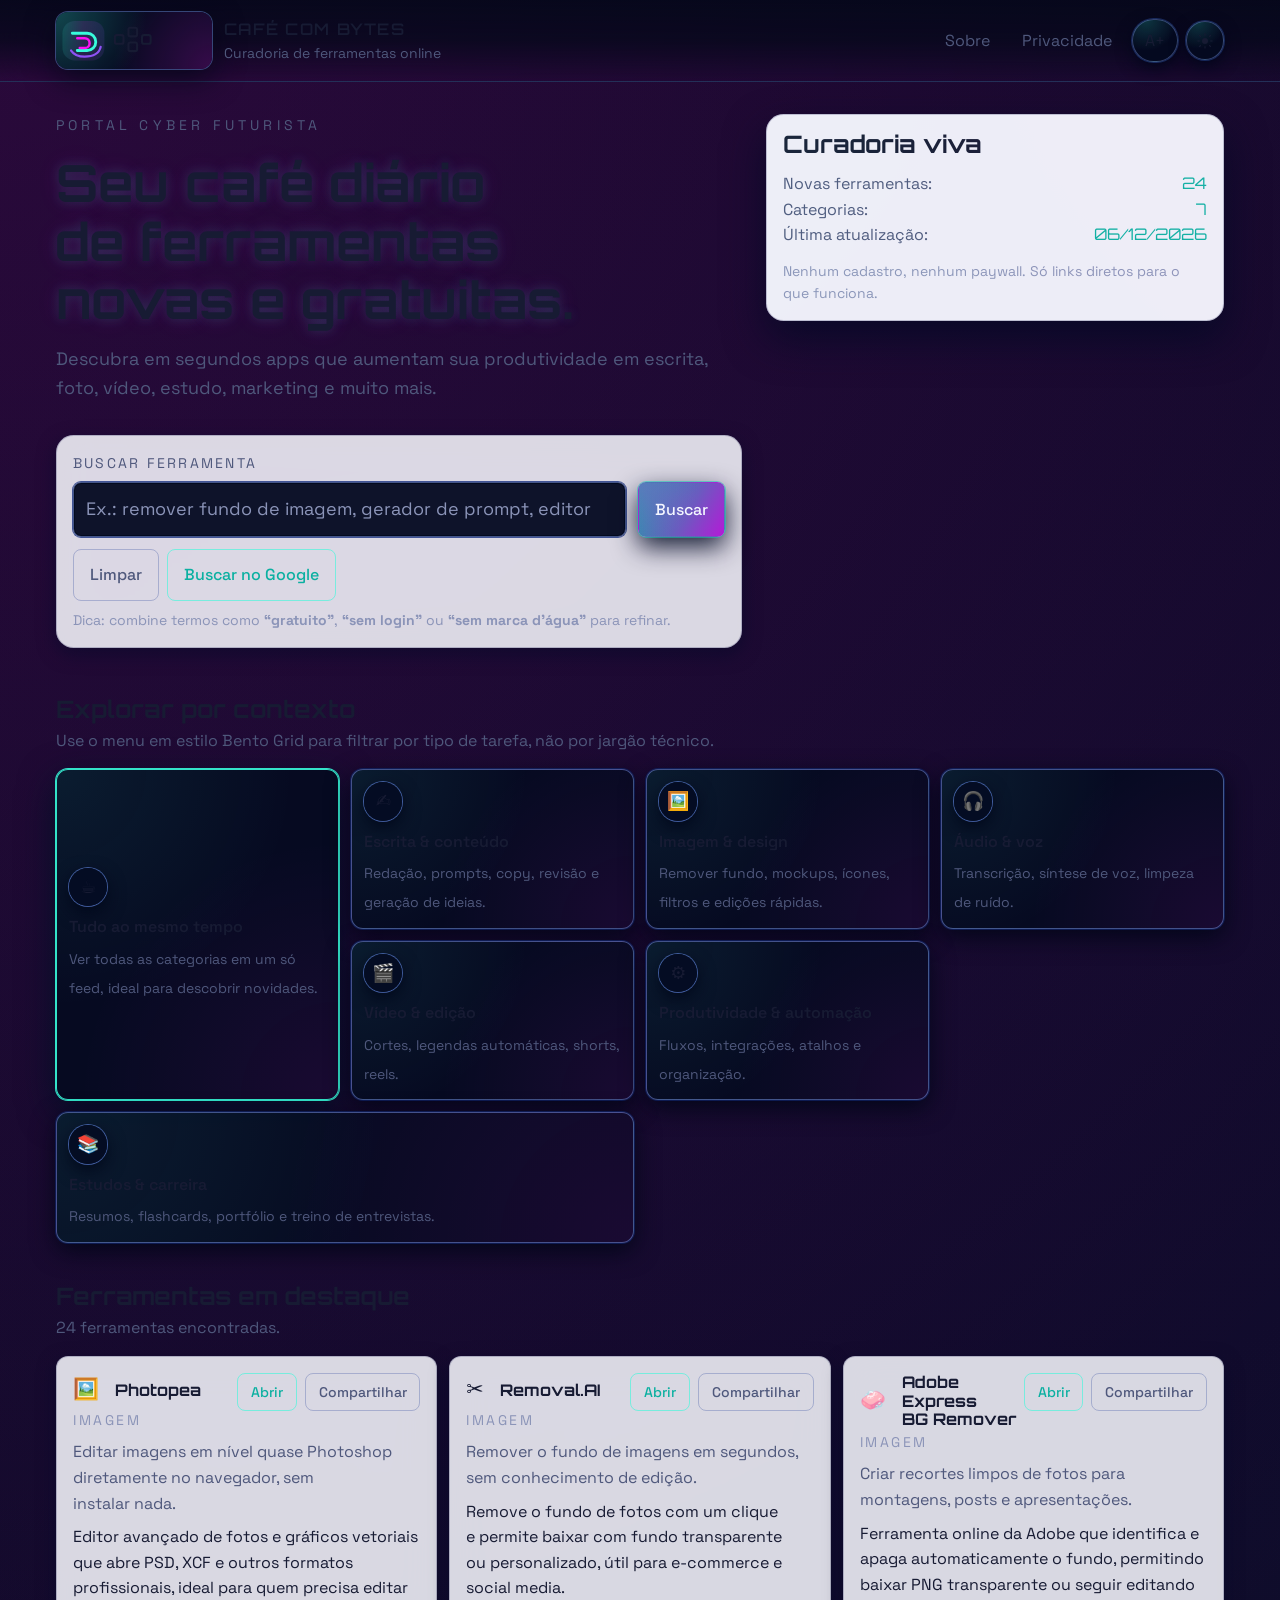
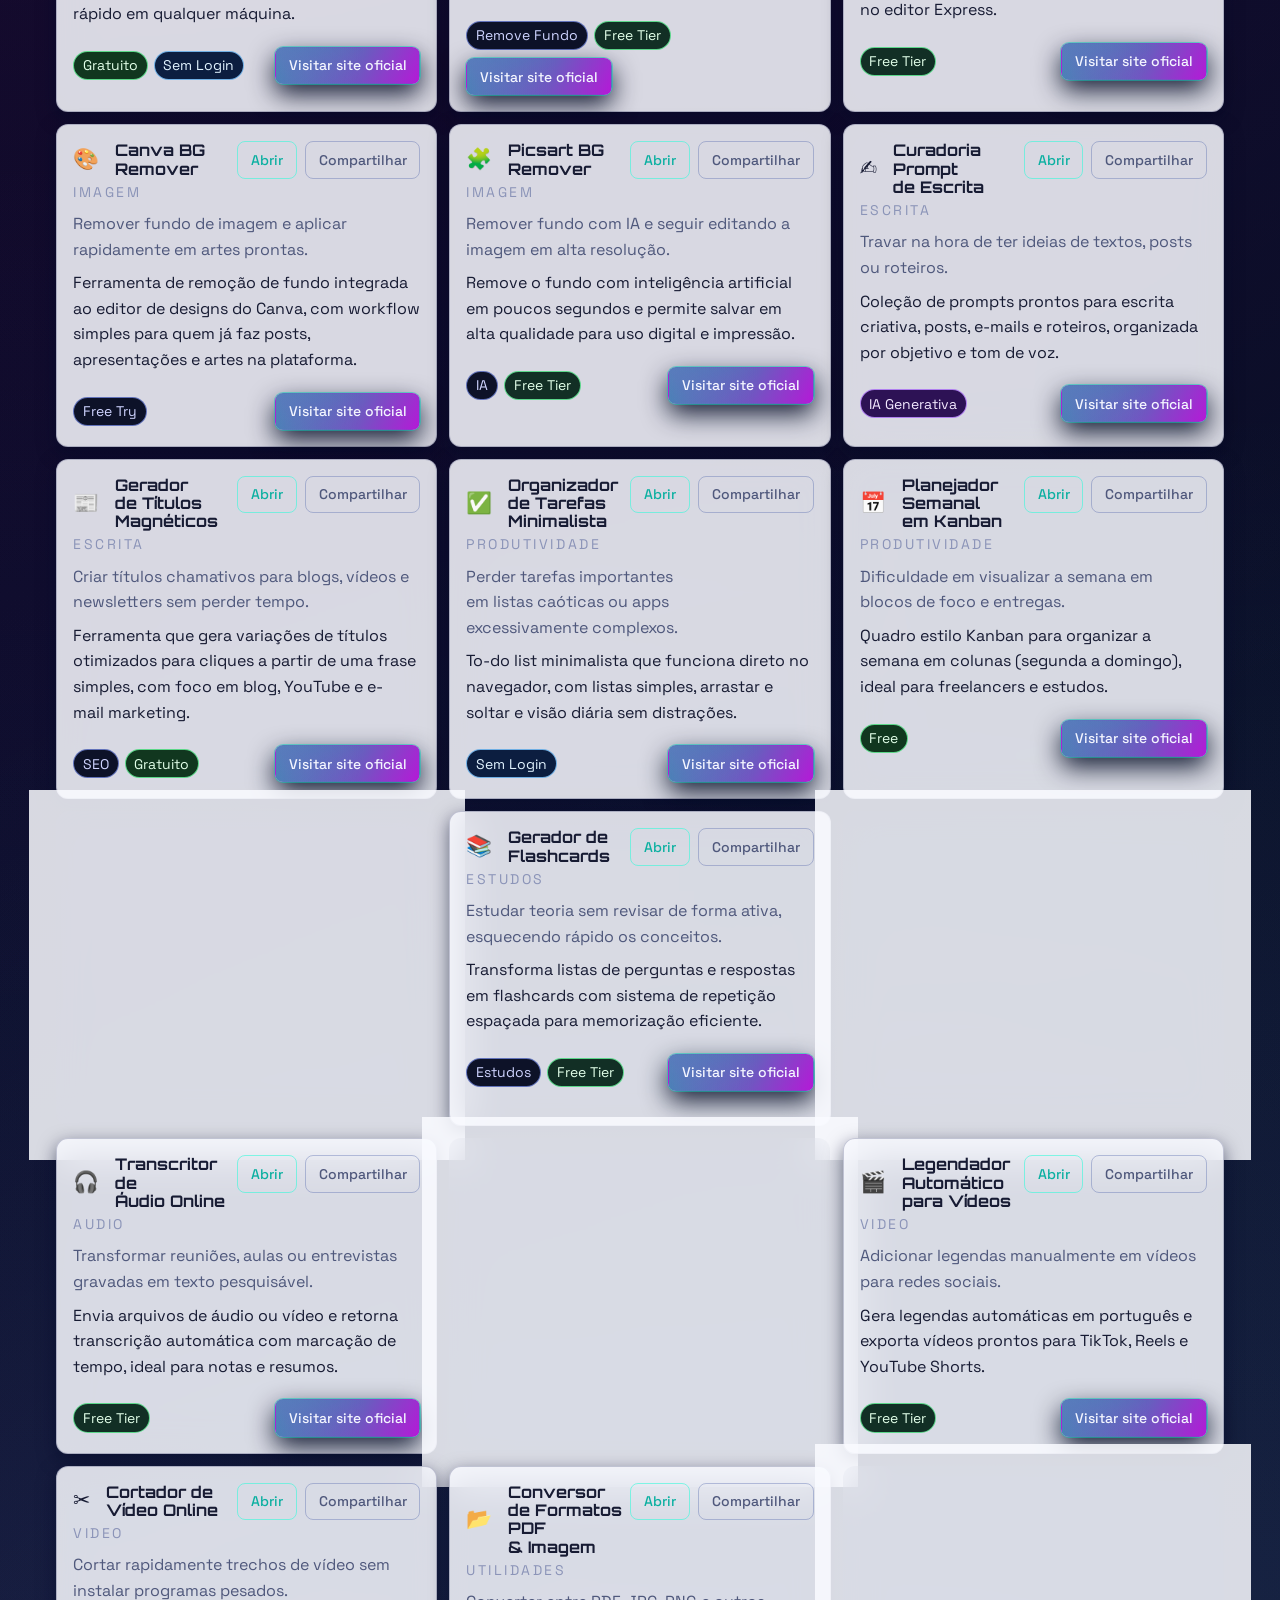
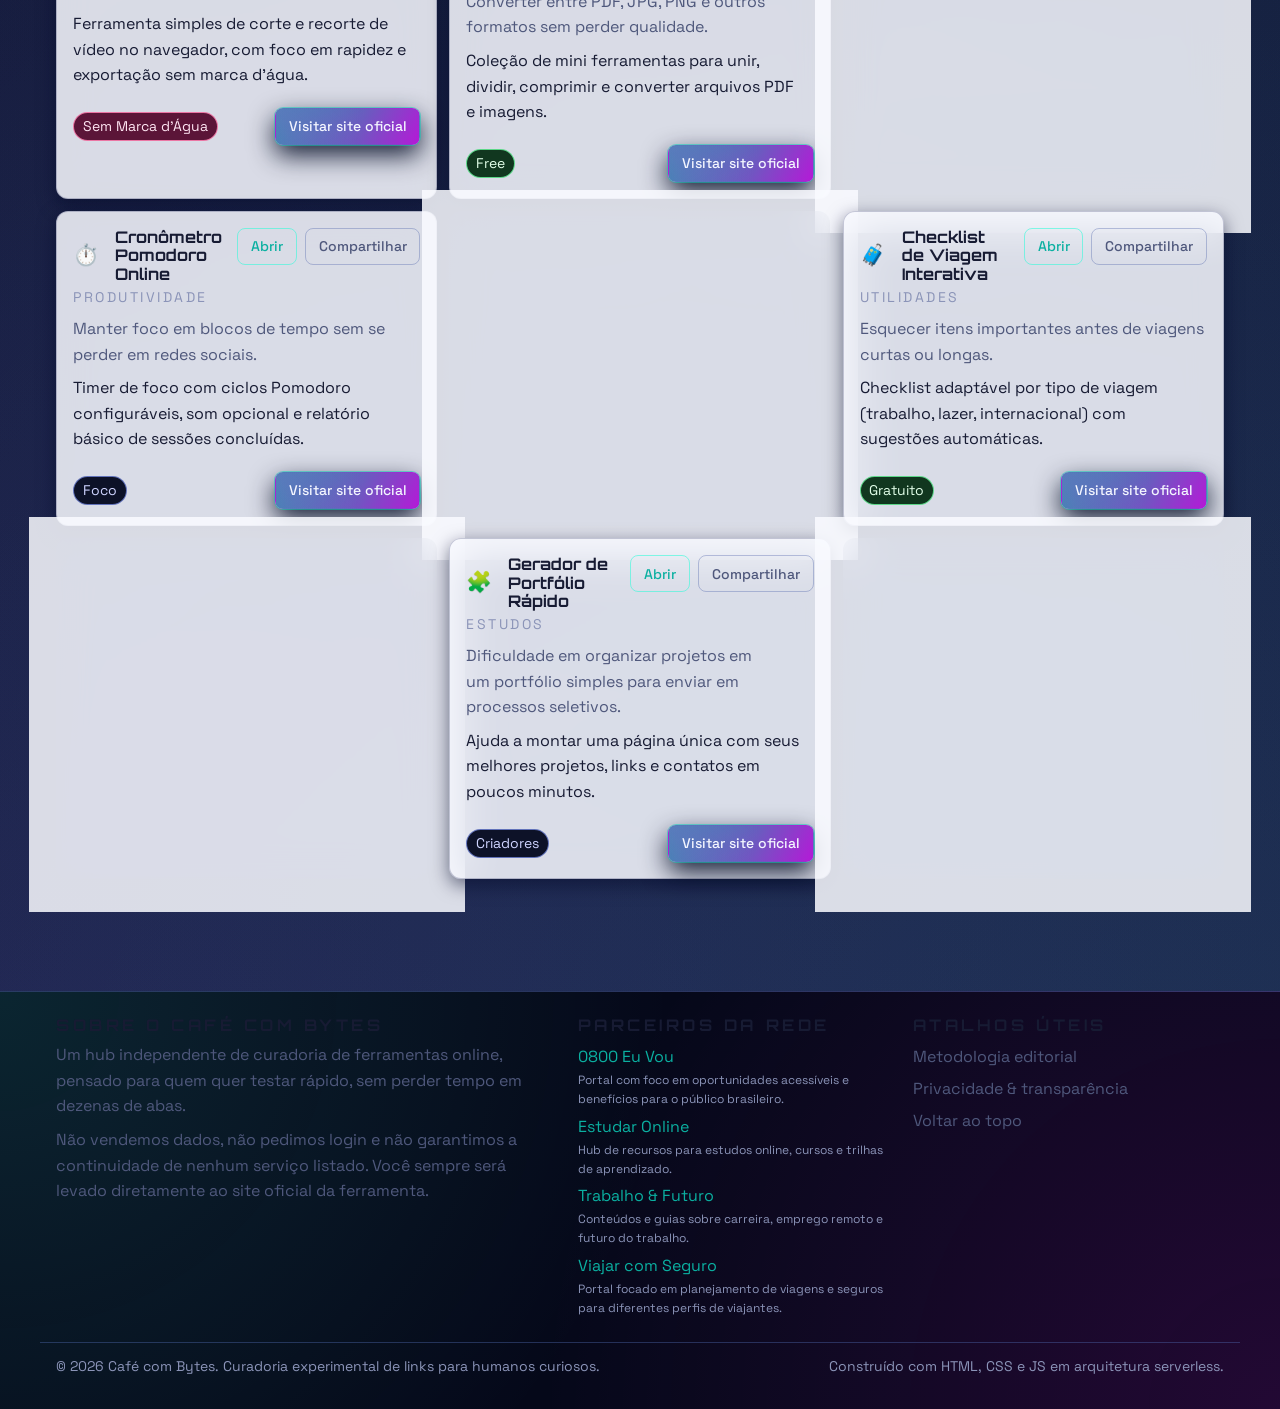
==== index.html @ df1be02e "Create index.html" ====
<!DOCTYPE html>
<html lang="pt-BR" data-theme="dark">
<head>
  <meta charset="UTF-8">
  <meta name="viewport" content="width=device-width, initial-scale=1">
  <title>Café com Bytes • Hub de Ferramentas Online</title>
  <meta name="description" content="Café com Bytes é um portal cyber futurista de curadoria de ferramentas online gratuitas para produtividade, criação e automação. Encontre apps novos em segundos.">
  <link rel="canonical" href="https://cafecombytes.com/">

  <!-- SEO Open Graph -->
  <meta property="og:type" content="website">
  <meta property="og:title" content="Café com Bytes • Hub de Ferramentas Online">
  <meta property="og:description" content="Descubra ferramentas online gratuitas e poderosas em um só lugar. Curadoria viva para produtividade, criação e estudo.">
  <meta property="og:url" content="https://cafecombytes.com/">
  <meta property="og:site_name" content="Café com Bytes">
  <meta property="og:locale" content="pt_BR">

  <!-- Twitter Cards -->
  <meta name="twitter:card" content="summary_large_image">
  <meta name="twitter:title" content="Café com Bytes • Hub de Ferramentas Online">
  <meta name="twitter:description" content="Portal cyber futurista para descobrir ferramentas online gratuitas e aumentar sua produtividade.">

  <!-- Favicon genérico (pode ser trocado depois) -->
  <link rel="icon" type="image/svg+xml" href="data:image/svg+xml,%3Csvg viewBox='0 0 64 64' xmlns='http://www.w3.org/2000/svg'%3E%3Crect width='64' height='64' rx='14' ry='14' fill='%230b1020'/%3E%3Cpath d='M18 20h16a10 10 0 0 1 0 20H18z' fill='%2338fbdb'/%3E%3Cpath d='M30 24h6a6 6 0 0 1 0 12h-6' fill='none' stroke='%23fc0ff5' stroke-width='3' stroke-linecap='round' stroke-linejoin='round'/%3E%3Cpath d='M20 44c2.5 2.5 6.5 4 12 4 10.5 0 16-5 16-12' fill='none' stroke='%238e52f5' stroke-width='2.5' stroke-linecap='round'/%3E%3C/svg%3E">

  <!-- Google Fonts (estilo sci-fi / cyberpunk) -->
  <link rel="preconnect" href="https://fonts.googleapis.com">
  <link rel="preconnect" href="https://fonts.gstatic.com" crossorigin>
  <link href="https://fonts.googleapis.com/css2?family=Orbitron:wght@400;500;700&family=Space+Grotesk:wght@400;500;600;700&display=swap" rel="stylesheet">

  <!-- Google Tag Manager -->
  <script>
    (function(w,d,s,l,i){w[l]=w[l]||[];w[l].push({'gtm.start':
    new Date().getTime(),event:'gtm.js'});var f=d.getElementsByTagName(s)[0],
    j=d.createElement(s),dl=l!='dataLayer'?'&l='+l:'';j.async=true;j.src=
    'https://www.googletagmanager.com/gtm.js?id='+i+dl;f.parentNode.insertBefore(j,f);
    })(window,document,'script','dataLayer','GTM-CAFEWITHBYTES');
  </script>

  <!-- Google Ads (placeholder de script padrão) -->
  <script async src="https://pagead2.googlesyndication.com/pagead/js/adsbygoogle.js?client=ca-pub-CAFEWITHBYTES"
     crossorigin="anonymous"></script>

  <!-- CSS principal -->
  <link rel="stylesheet" href="style.css">

  <!-- JS principal -->
  <script src="script.js" defer></script>
</head>
<body>
  <!-- Google Tag Manager (noscript) -->
  <noscript>
    <iframe src="https://www.googletagmanager.com/ns.html?id=GTM-CAFEWITHBYTES"
            height="0" width="0" style="display:none;visibility:hidden"></iframe>
  </noscript>

  <a href="#conteudo-principal" class="skip-link">Pular para o conteúdo</a>

  <header class="site-header">
    <div class="header-inner">
      <a href="./" class="brand" aria-label="Café com Bytes - Página inicial">
        <span class="brand-mark" aria-hidden="true">
          <!-- Logo SVG inline -->
          <svg class="logo-svg" viewBox="0 0 120 40" role="img" aria-label="Logotipo Café com Bytes">
            <defs>
              <linearGradient id="cb-gradient" x1="0%" y1="0%" x2="100%" y2="0%">
                <stop offset="0%" stop-color="#38fbdb"/>
                <stop offset="50%" stop-color="#fc0ff5"/>
                <stop offset="100%" stop-color="#8e52f5"/>
              </linearGradient>
            </defs>
            <rect x="2" y="4" width="34" height="32" rx="10" ry="10" fill="url(#cb-gradient)" opacity="0.12"/>
            <path d="M10 14h12a7 7 0 0 1 0 14h-8" fill="none" stroke="#38fbdb" stroke-width="2.3" stroke-linecap="round" stroke-linejoin="round"/>
            <path d="M14 18h6a4 4 0 1 1 0 8h-4" fill="none" stroke="#fc0ff5" stroke-width="2" stroke-linecap="round" stroke-linejoin="round"/>
            <path d="M9 28c2 3 6 5 11 5 7 0 12-3 13-8" fill="none" stroke="#8e52f5" stroke-width="1.8" stroke-linecap="round"/>

            <!-- Bytes estilizados à direita -->
            <g transform="translate(44,9)" fill="none" stroke="currentColor" stroke-width="1.7" stroke-linecap="round">
              <rect x="0.5" y="6.5" width="7" height="7" rx="1.5"/>
              <rect x="11.5" y="0.5" width="7" height="7" rx="1.5"/>
              <rect x="11.5" y="12.5" width="7" height="7" rx="1.5"/>
              <rect x="22.5" y="6.5" width="7" height="7" rx="1.5"/>
            </g>
          </svg>
        </span>
        <span class="brand-text">
          <span class="brand-title">Café com Bytes</span>
          <span class="brand-subtitle">Curadoria de ferramentas online</span>
        </span>
      </a>

      <nav class="main-nav" aria-label="Navegação principal">
        <a href="sobre.html" class="nav-link">Sobre</a>
        <a href="privacidade.html" class="nav-link">Privacidade</a>
        <button type="button" class="nav-link icon-button" data-font-scale-toggle aria-label="Alternar tamanho da fonte">
          A+
        </button>
        <button type="button" class="theme-toggle icon-button" data-theme-toggle aria-label="Alternar tema claro/escuro">
          <!-- Ícone será preenchido via JS -->
        </button>
      </nav>
    </div>
  </header>

  <main id="conteudo-principal" class="site-main">
    <section class="hero">
      <div class="hero-inner">
        <div class="hero-copy">
          <p class="hero-kicker">Portal cyber futurista</p>
          <h1 class="hero-title">Seu café diário de ferramentas novas e gratuitas.</h1>
          <p class="hero-subtitle">
            Descubra em segundos apps que aumentam sua produtividade em escrita, foto, vídeo, estudo, marketing e muito mais.
          </p>

          <form class="search-form" id="search-form" role="search" aria-label="Buscar ferramentas">
            <label class="search-label" for="search-input">Buscar ferramenta</label>
            <div class="search-input-row">
              <input
                id="search-input"
                name="q"
                type="search"
                autocomplete="off"
                placeholder="Ex.: remover fundo de imagem, gerador de prompt, editor de PDF..."
                class="search-input"
              >
              <button type="submit" class="btn btn-primary">
                Buscar
              </button>
            </div>
            <div class="search-actions">
              <button type="button" class="btn btn-ghost" id="clear-search">
                Limpar
              </button>
              <button type="button" class="btn btn-outline" id="google-search-fallback">
                Buscar no Google
              </button>
            </div>
            <p class="search-hint">
              Dica: combine termos como <strong>“gratuito”</strong>, <strong>“sem login”</strong> ou <strong>“sem marca d’água”</strong> para refinar.
            </p>
          </form>
        </div>

        <aside class="hero-panel" aria-label="Curadoria em tempo real">
          <div class="glass-card hero-stats">
            <h2 class="hero-stats-title">Curadoria viva</h2>
            <ul class="hero-stats-list">
              <li><span class="stat-label">Novas ferramentas:</span> <span class="stat-value" id="stat-novas">–</span></li>
              <li><span class="stat-label">Categorias:</span> <span class="stat-value" id="stat-categorias">–</span></li>
              <li><span class="stat-label">Última atualização:</span> <span class="stat-value" id="stat-atualizacao">–</span></li>
            </ul>
            <p class="hero-stats-footnote">
              Nenhum cadastro, nenhum paywall. Só links diretos para o que funciona.
            </p>
          </div>
        </aside>
      </div>
    </section>

    <section class="filters-section" aria-labelledby="filtros-titulo">
      <div class="section-header">
        <h2 id="filtros-titulo">Explorar por contexto</h2>
        <p>Use o menu em estilo Bento Grid para filtrar por tipo de tarefa, não por jargão técnico.</p>
      </div>

      <div class="filters-bento" id="filters-bento" aria-label="Categorias de ferramentas">
        <!-- Bento Grid de filtros (predefinidos) -->
        <button type="button" class="filter-card filter-card-large is-active" data-category="todos">
          <span class="filter-icon" aria-hidden="true">☕</span>
          <span class="filter-title">Tudo ao mesmo tempo</span>
          <span class="filter-desc">Ver todas as categorias em um só feed, ideal para descobrir novidades.</span>
        </button>

        <button type="button" class="filter-card" data-category="escrita">
          <span class="filter-icon" aria-hidden="true">✍️</span>
          <span class="filter-title">Escrita &amp; conteúdo</span>
          <span class="filter-desc">Redação, prompts, copy, revisão e geração de ideias.</span>
        </button>

        <button type="button" class="filter-card" data-category="imagem">
          <span class="filter-icon" aria-hidden="true">🖼️</span>
          <span class="filter-title">Imagem &amp; design</span>
          <span class="filter-desc">Remover fundo, mockups, ícones, filtros e edições rápidas.</span>
        </button>

        <button type="button" class="filter-card" data-category="audio">
          <span class="filter-icon" aria-hidden="true">🎧</span>
          <span class="filter-title">Áudio &amp; voz</span>
          <span class="filter-desc">Transcrição, síntese de voz, limpeza de ruído.</span>
        </button>

        <button type="button" class="filter-card" data-category="video">
          <span class="filter-icon" aria-hidden="true">🎬</span>
          <span class="filter-title">Vídeo &amp; edição</span>
          <span class="filter-desc">Cortes, legendas automáticas, shorts, reels.</span>
        </button>

        <button type="button" class="filter-card" data-category="produtividade">
          <span class="filter-icon" aria-hidden="true">⚙️</span>
          <span class="filter-title">Produtividade &amp; automação</span>
          <span class="filter-desc">Fluxos, integrações, atalhos e organização.</span>
        </button>

        <button type="button" class="filter-card filter-card-wide" data-category="estudos">
          <span class="filter-icon" aria-hidden="true">📚</span>
          <span class="filter-title">Estudos &amp; carreira</span>
          <span class="filter-desc">Resumos, flashcards, portfólio e treino de entrevistas.</span>
        </button>
      </div>
    </section>

    <section class="results-section" aria-labelledby="resultados-titulo">
      <div class="section-header">
        <h2 id="resultados-titulo">Ferramentas em destaque</h2>
        <p id="resultados-contador" class="results-count">Carregando curadoria...</p>
      </div>

      <div id="results-grid" class="results-grid" aria-live="polite">
        <!-- Cards são injetados via JS -->
        <div class="results-empty" id="results-empty" hidden>
          <div class="glass-card empty-card">
            <h3>Nenhuma ferramenta encontrada.</h3>
            <p>Tente remover filtros, usar termos mais amplos ou clique em “Buscar no Google” para sair da bolha.</p>
          </div>
        </div>
      </div>
    </section>
  </main>

  <!-- Modal para detalhes da ferramenta -->
  <div class="modal-backdrop" id="tool-modal-backdrop" hidden>
    <section class="modal" id="tool-modal" role="dialog" aria-modal="true" aria-labelledby="tool-modal-title">
      <header class="modal-header">
        <h2 id="tool-modal-title"></h2>
        <button type="button" class="icon-button modal-close" id="modal-close-btn" aria-label="Fechar detalhes da ferramenta">
          ×
        </button>
      </header>
      <div class="modal-body">
        <p class="modal-category" id="modal-category"></p>
        <p class="modal-dor" id="modal-dor"></p>
        <p class="modal-descricao" id="modal-descricao"></p>
        <div class="modal-tags" id="modal-tags"></div>
      </div>
      <footer class="modal-footer">
        <a id="modal-visit-link" class="btn btn-primary" href="#" target="_blank" rel="noopener noreferrer">
          Acessar ferramenta
        </a>
        <button type="button" class="btn btn-outline" id="modal-share-btn">
          Compartilhar
        </button>
      </footer>
    </section>
  </div>

  <footer class="site-footer">
    <section class="footer-top">
      <div class="footer-col">
        <h2 class="footer-title">Sobre o Café com Bytes</h2>
        <p>
          Um hub independente de curadoria de ferramentas online, pensado para quem quer testar rápido,
          sem perder tempo em dezenas de abas.
        </p>
        <p class="footer-disclaimer">
          Não vendemos dados, não pedimos login e não garantimos a continuidade de nenhum serviço listado.
          Você sempre será levado diretamente ao site oficial da ferramenta.
        </p>
      </div>

      <div class="footer-col">
        <h2 class="footer-title">Parceiros da rede</h2>
        <ul class="partners-list" id="partners-list" aria-label="Lista de sites parceiros">
          <!-- Itens injetados via parceiros.json -->
        </ul>
      </div>

      <div class="footer-col">
        <h2 class="footer-title">Atalhos úteis</h2>
        <ul class="footer-links">
          <li><a href="sobre.html">Metodologia editorial</a></li>
          <li><a href="privacidade.html">Privacidade &amp; transparência</a></li>
          <li><a href="#conteudo-principal">Voltar ao topo</a></li>
        </ul>
      </div>
    </section>

    <section class="footer-bottom">
      <p>© <span id="footer-year"></span> Café com Bytes. Curadoria experimental de links para humanos curiosos.</p>
      <p class="footer-built">Construído com HTML, CSS e JS em arquitetura serverless.</p>
    </section>
  </footer>
</body>
</html>
---- style.css ----
/* 
  Art direction: Café com Bytes → Cyber futurista, inspirado em UIs de ficção científica, animes e mangás distópicos.
  Palette: fundo em azuis e roxos profundos, com acentos neon em ciano e magenta; contrastes altos, sem preto/branco puros.
  Typography: Orbitron (display, títulos com cara de HUD) + Space Grotesk (body, legível em UI densa).
  Density: layout relativamente denso, mas com blocos em Glassmorphism e respiro vertical moderado.
*/

/* Design tokens básicos (type scale já definido na skill) */
:root {
  --text-xs:   clamp(0.75rem, 0.7rem + 0.25vw, 0.875rem);
  --text-sm:   clamp(0.875rem, 0.8rem + 0.35vw, 1rem);
  --text-base: clamp(1rem, 0.95rem + 0.25vw, 1.125rem);
  --text-lg:   clamp(1.125rem, 1rem + 0.75vw, 1.5rem);
  --text-xl:   clamp(1.5rem, 1.2rem + 1.25vw, 2.25rem);
  --text-2xl:  clamp(2rem, 1.2rem + 2.5vw, 3.5rem);
  --text-3xl:  clamp(2.5rem, 1rem + 4vw, 5rem);
  --text-hero: clamp(3rem, 0.5rem + 7vw, 8rem);

  --space-1:  0.25rem;
  --space-2:  0.5rem;
  --space-3:  0.75rem;
  --space-4:  1rem;
  --space-5:  1.25rem;
  --space-6:  1.5rem;
  --space-8:  2rem;
  --space-10: 2.5rem;
  --space-12: 3rem;
  --space-16: 4rem;
  --space-20: 5rem;
  --space-24: 6rem;
  --space-32: 8rem;

  --radius-sm: 0.375rem;
  --radius-md: 0.5rem;
  --radius-lg: 0.75rem;
  --radius-xl: 1.1rem;
  --radius-full: 9999px;

  --shadow-sm: 0 1px 2px rgba(4, 7, 23, 0.5);
  --shadow-md: 0 6px 18px rgba(3, 10, 40, 0.55);
  --shadow-lg: 0 18px 40px rgba(0, 8, 35, 0.7);

  --transition-interactive: 180ms cubic-bezier(0.16, 1, 0.3, 1);

  --content-narrow: 640px;
  --content-default: 960px;
  --content-wide: 1200px;
  --content-full: 100%;

  --font-display: "Orbitron", system-ui, sans-serif;
  --font-body: "Space Grotesk", system-ui, -apple-system, BlinkMacSystemFont, "Segoe UI", sans-serif;
}

/* Tema Dark (padrão para cyberpunk) */
:root,
[data-theme="dark"] {
  --color-bg: #05081a;
  --color-surface: rgba(11, 18, 46, 0.85);
  --color-surface-2: rgba(16, 24, 60, 0.9);
  --color-surface-offset: rgba(12, 30, 80, 0.9);
  --color-surface-offset-2: rgba(31, 27, 72, 0.95);
  --color-surface-dynamic: rgba(19, 33, 89, 0.9);

  --color-border: rgba(103, 133, 196, 0.35);
  --color-divider: rgba(94, 118, 179, 0.4);

  --color-text: #e2e6ff;
  --color-text-muted: #91a0d8;
  --color-text-faint: #5e6998;
  --color-text-inverse: #101322;

  --color-primary: #38fbdb;
  --color-primary-hover: #27cbb0;
  --color-primary-active: #1f9d8a;
  --color-primary-highlight: rgba(56, 251, 219, 0.18);

  --color-secondary: #fc0ff5;
  --color-secondary-hover: #dd0ada;
  --color-secondary-active: #b009b1;
  --color-secondary-highlight: rgba(252, 15, 245, 0.16);

  --color-accent-purple: #8e52f5;
  --color-accent-purple-highlight: rgba(142, 82, 245, 0.2);

  --color-warning: #ffae42;
  --color-error: #ff4c7f;
  --color-success: #6fffa3;

  --glass-border: rgba(255, 255, 255, 0.16);
  --glass-bg: rgba(7, 15, 37, 0.7);
  --glass-bg-strong: rgba(7, 15, 37, 0.9);
}

/* Tema Light (modo café da manhã) */
[data-theme="light"] {
  --color-bg: #eff0fb;
  --color-surface: rgba(255, 255, 255, 0.8);
  --color-surface-2: rgba(248, 248, 255, 0.96);
  --color-surface-offset: rgba(235, 239, 255, 0.96);
  --color-surface-offset-2: rgba(228, 232, 252, 0.98);
  --color-surface-dynamic: rgba(219, 225, 255, 0.96);

  --color-border: rgba(53, 68, 136, 0.18);
  --color-divider: rgba(63, 82, 150, 0.2);

  --color-text: #171b33;
  --color-text-muted: #4f587c;
  --color-text-faint: #8b94b8;
  --color-text-inverse: #f4f6ff;

  --color-primary: #0bb0a1;
  --color-primary-hover: #089485;
  --color-primary-active: #06786c;
  --color-primary-highlight: rgba(8, 148, 133, 0.12);

  --color-secondary: #b41ad7;
  --color-secondary-hover: #9514b4;
  --color-secondary-active: #711089;
  --color-secondary-highlight: rgba(180, 26, 215, 0.12);

  --color-accent-purple: #6a3ee0;
  --color-accent-purple-highlight: rgba(106, 62, 224, 0.16);

  --color-warning: #cc7b13;
  --color-error: #d12b5e;
  --color-success: #1f9d5c;

  --glass-border: rgba(18, 25, 77, 0.22);
  --glass-bg: rgba(250, 251, 255, 0.86);
  --glass-bg-strong: rgba(246, 247, 255, 0.96);
}

/* base.css */
*,
*::before,
*::after {
  box-sizing: border-box;
  margin: 0;
  padding: 0;
}

html {
  -moz-text-size-adjust: none;
  -webkit-text-size-adjust: none;
  text-size-adjust: none;
  -webkit-font-smoothing: antialiased;
  -moz-osx-font-smoothing: grayscale;
  text-rendering: optimizeLegibility;
  scroll-behavior: smooth;
  hanging-punctuation: first last;
  scroll-padding-top: var(--space-16);
}

body {
  min-height: 100dvh;
  line-height: 1.6;
  font-family: var(--font-body, system-ui, sans-serif);
  font-size: var(--text-base);
  color: var(--color-text);
  background-color: var(--color-bg);
  background-image:
    radial-gradient(circle at 0% 0%, rgba(252, 15, 245, 0.15) 0, transparent 55%),
    radial-gradient(circle at 100% 100%, rgba(56, 251, 219, 0.12) 0, transparent 55%),
    radial-gradient(circle at 0% 100%, rgba(142, 82, 245, 0.18) 0, transparent 60%),
    linear-gradient(145deg, #05081a, #060b23 40%, #0a1028 60%, #101334);
}

img,
picture,
video,
canvas,
svg {
  display: block;
  max-width: 100%;
  height: auto;
}

ul[role="list"],
ol[role="list"] {
  list-style: none;
}

input,
button,
textarea,
select {
  font: inherit;
  color: inherit;
}

h1,
h2,
h3,
h4,
h5,
h6 {
  text-wrap: balance;
  line-height: 1.15;
  font-family: var(--font-display);
}

p,
li,
figcaption {
  text-wrap: pretty;
  max-width: 72ch;
}

::selection {
  background: rgba(56, 251, 219, 0.25);
  color: var(--color-text);
}

:focus-visible {
  outline: 2px solid var(--color-secondary);
  outline-offset: 3px;
  border-radius: var(--radius-sm);
}

@media (prefers-reduced-motion: reduce) {
  *,
  *::before,
  *::after {
    animation-duration: 0.01ms !important;
    animation-iteration-count: 1 !important;
    transition-duration: 0.01ms !important;
    scroll-behavior: auto !important;
  }
}

button {
  cursor: pointer;
  background: none;
  border: none;
}

table {
  border-collapse: collapse;
  width: 100%;
}

a,
button,
[role="button"],
[role="link"],
input,
textarea,
select {
  transition:
    color var(--transition-interactive),
    background var(--transition-interactive),
    border-color var(--transition-interactive),
    box-shadow var(--transition-interactive),
    transform 140ms ease-out;
}

/* Utilidades e layout global */
.skip-link {
  position: absolute;
  left: 50%;
  transform: translate(-50%, -120%);
  padding: var(--space-2) var(--space-4);
  border-radius: var(--radius-full);
  background: var(--color-secondary);
  color: var(--color-text-inverse);
  z-index: 1000;
}
.skip-link:focus-visible {
  transform: translate(-50%, 10%);
}

.site-header {
  position: sticky;
  top: 0;
  z-index: 50;
  backdrop-filter: blur(18px);
  background: linear-gradient(
      to bottom,
      rgba(5, 8, 26, 0.92),
      rgba(5, 8, 26, 0.75),
      transparent
    );
  border-bottom: 1px solid rgba(82, 109, 179, 0.4);
}

.header-inner {
  max-width: var(--content-wide);
  margin-inline: auto;
  padding: var(--space-3) var(--space-4);
  display: flex;
  align-items: center;
  justify-content: space-between;
  gap: var(--space-4);
}

.brand {
  display: flex;
  align-items: center;
  gap: var(--space-3);
  text-decoration: none;
  color: inherit;
}

.brand-mark {
  display: inline-flex;
  align-items: center;
  justify-content: center;
  padding: var(--space-1);
  border-radius: var(--radius-lg);
  background: radial-gradient(circle at 0 0, rgba(56, 251, 219, 0.25), transparent 55%),
              radial-gradient(circle at 100% 100%, rgba(252, 15, 245, 0.2), transparent 60%),
              rgba(6, 11, 32, 0.98);
  box-shadow:
    0 0 0 1px rgba(110, 149, 230, 0.45),
    0 10px 30px rgba(4, 8, 24, 0.8);
}

.logo-svg {
  width: 148px;
  height: auto;
}

.brand-text {
  display: flex;
  flex-direction: column;
  gap: 0;
}

.brand-title {
  font-family: var(--font-display);
  font-weight: 600;
  letter-spacing: 0.08em;
  text-transform: uppercase;
  font-size: var(--text-sm);
}

.brand-subtitle {
  font-size: var(--text-xs);
  color: var(--color-text-muted);
}

.main-nav {
  display: flex;
  align-items: center;
  gap: var(--space-2);
}

.nav-link {
  font-size: var(--text-sm);
  text-decoration: none;
  padding: var(--space-2) var(--space-3);
  color: var(--color-text-muted);
  border-radius: var(--radius-full);
}
.nav-link:hover {
  color: var(--color-primary);
  background: rgba(56, 251, 219, 0.06);
}

.icon-button {
  display: inline-flex;
  align-items: center;
  justify-content: center;
  min-width: 2.4rem;
  min-height: 2.4rem;
  border-radius: var(--radius-full);
  border: 1px solid rgba(126, 157, 235, 0.4);
  background: radial-gradient(circle at 30% 0, rgba(56, 251, 219, 0.18), transparent 60%),
              rgba(5, 10, 32, 0.95);
  color: var(--color-text);
  box-shadow:
    0 0 0 1px rgba(35, 64, 134, 0.6),
    0 6px 16px rgba(1, 6, 25, 0.9);
}
.icon-button:hover {
  transform: translateY(-1px);
  box-shadow:
    0 0 0 1px rgba(56, 251, 219, 0.38),
    0 12px 26px rgba(0, 10, 28, 0.95);
}
.icon-button:active {
  transform: translateY(0);
  box-shadow:
    0 0 0 1px rgba(56, 251, 219, 0.35),
    0 4px 18px rgba(0, 10, 28, 0.9);
}

.site-main {
  max-width: var(--content-wide);
  margin-inline: auto;
  padding-inline: var(--space-4);
  padding-block: var(--space-8) var(--space-16);
}

/* Hero */
.hero {
  display: grid;
  grid-template-columns: minmax(0, 1.5fr) minmax(0, 1fr);
  gap: var(--space-6);
  margin-bottom: var(--space-12);
}

.hero-inner {
  display: contents;
}

.hero-copy {
  display: flex;
  flex-direction: column;
  gap: var(--space-4);
}

.hero-kicker {
  font-size: var(--text-xs);
  letter-spacing: 0.3em;
  text-transform: uppercase;
  color: var(--color-text-muted);
}

.hero-title {
  font-size: var(--text-2xl);
  text-shadow:
    0 0 12px rgba(56, 251, 219, 0.16),
    0 0 24px rgba(252, 15, 245, 0.12);
}

.hero-subtitle {
  color: var(--color-text-muted);
  font-size: var(--text-base);
}

/* Search form */
.search-form {
  margin-top: var(--space-4);
  padding: var(--space-4);
  border-radius: var(--radius-xl);
  background: var(--glass-bg);
  border: 1px solid var(--glass-border);
  box-shadow: var(--shadow-md);
  backdrop-filter: blur(18px) saturate(130%);
}

.search-label {
  font-size: var(--text-xs);
  letter-spacing: 0.16em;
  text-transform: uppercase;
  color: var(--color-text-muted);
  margin-bottom: var(--space-2);
  display: block;
}

.search-input-row {
  display: flex;
  flex-wrap: wrap;
  gap: var(--space-3);
  align-items: stretch;
  margin-bottom: var(--space-3);
}

.search-input {
  flex: 1 1 260px;
  min-width: 0;
  padding: var(--space-3) var(--space-3);
  border-radius: var(--radius-md);
  border: 1px solid rgba(125, 151, 232, 0.5);
  background: rgba(6, 11, 35, 0.96);
  color: var(--color-text);
  box-shadow:
    inset 0 0 0 1px rgba(3, 9, 30, 0.9),
    0 0 0 1px rgba(28, 53, 132, 0.8);
}
.search-input::placeholder {
  color: var(--color-text-faint);
}
.search-input:focus-visible {
  outline: none;
  border-color: rgba(56, 251, 219, 0.8);
  box-shadow:
    0 0 0 1px rgba(56, 251, 219, 0.8),
    0 0 0 5px rgba(56, 251, 219, 0.26);
}

.search-actions {
  display: flex;
  flex-wrap: wrap;
  gap: var(--space-2);
  margin-bottom: var(--space-2);
}

.search-hint {
  font-size: var(--text-xs);
  color: var(--color-text-faint);
}

/* Buttons */
.btn {
  border-radius: var(--radius-md);
  padding: var(--space-3) var(--space-4);
  font-size: var(--text-sm);
  font-weight: 500;
  border: 1px solid transparent;
  display: inline-flex;
  align-items: center;
  justify-content: center;
  gap: var(--space-2);
  text-decoration: none;
  white-space: nowrap;
}

.btn-primary {
  background: radial-gradient(circle at 0 0, rgba(252, 15, 245, 0.32), transparent 60%),
              linear-gradient(120deg, var(--color-primary), var(--color-secondary));
  color: var(--color-text-inverse);
  box-shadow:
    0 0 0 1px rgba(12, 208, 189, 0.5),
    0 10px 26px rgba(0, 9, 34, 0.9);
}
.btn-primary:hover {
  filter: brightness(1.08);
  transform: translateY(-1px);
  box-shadow:
    0 0 0 1px rgba(56, 251, 219, 0.6),
    0 16px 36px rgba(0, 10, 36, 0.98);
}
.btn-primary:active {
  transform: translateY(0);
  box-shadow:
    0 0 0 1px rgba(56, 251, 219, 0.5),
    0 8px 22px rgba(0, 10, 36, 0.95);
}

.btn-outline {
  background: transparent;
  color: var(--color-primary);
  border-color: rgba(56, 251, 219, 0.6);
}
.btn-outline:hover {
  background: rgba(7, 15, 37, 0.9);
  box-shadow:
    0 0 0 1px rgba(56, 251, 219, 0.5),
    0 8px 20px rgba(3, 9, 30, 0.9);
}

.btn-ghost {
  background: transparent;
  color: var(--color-text-muted);
  border-color: rgba(90, 110, 176, 0.4);
}
.btn-ghost:hover {
  background: rgba(9, 13, 34, 0.95);
}

/* Hero side panel */
.hero-panel {
  align-self: stretch;
}

.glass-card {
  border-radius: var(--radius-xl);
  background: var(--glass-bg-strong);
  box-shadow: var(--shadow-lg);
  border: 1px solid var(--glass-border);
  backdrop-filter: blur(22px) saturate(145%);
  padding: var(--space-4);
  position: relative;
  overflow: hidden;
}
.glass-card::before {
  content: "";
  position: absolute;
  inset: -40%;
  background:
    radial-gradient(circle at 0 0, rgba(56, 251, 219, 0.16), transparent 60%),
    radial-gradient(circle at 100% 0, rgba(252, 15, 245, 0.16), transparent 60%);
  mix-blend-mode: screen;
  opacity: 0.5;
  pointer-events: none;
}

.hero-stats {
  isolation: isolate;
}
.hero-stats-title {
  font-size: var(--text-lg);
  margin-bottom: var(--space-3);
}
.hero-stats-list {
  list-style: none;
  margin: 0 0 var(--space-3) 0;
  padding: 0;
}
.hero-stats-list li {
  display: flex;
  justify-content: space-between;
  font-size: var(--text-sm);
  color: var(--color-text-muted);
}
.stat-label {
  color: var(--color-text-muted);
}
.stat-value {
  color: var(--color-primary);
  font-family: var(--font-display);
}
.hero-stats-footnote {
  font-size: var(--text-xs);
  color: var(--color-text-faint);
}

/* Sections */
.section-header {
  margin-bottom: var(--space-4);
}
.section-header h2 {
  font-size: var(--text-lg);
  margin-bottom: var(--space-1);
}
.section-header p {
  color: var(--color-text-muted);
  font-size: var(--text-sm);
}

/* Bento Grid de filtros */
.filters-section {
  margin-bottom: var(--space-10);
}

.filters-bento {
  display: grid;
  gap: var(--space-3);
  grid-template-columns: repeat(4, minmax(0, 1fr));
  grid-auto-rows: minmax(120px, auto);
}

.filter-card {
  position: relative;
  border-radius: var(--radius-lg);
  padding: var(--space-3);
  border: 1px solid rgba(115, 141, 220, 0.55);
  background: radial-gradient(circle at 0 0, rgba(56, 251, 219, 0.08), transparent 55%),
              radial-gradient(circle at 100% 100%, rgba(252, 15, 245, 0.08), transparent 60%),
              rgba(6, 11, 33, 0.95);
  text-align: left;
  color: var(--color-text);
  box-shadow:
    0 0 0 1px rgba(16, 33, 96, 0.8),
    0 8px 24px rgba(1, 5, 22, 0.9);
  overflow: hidden;
}
.filter-card:hover {
  transform: translateY(-2px);
  box-shadow:
    0 0 0 1px rgba(56, 251, 219, 0.4),
    0 14px 32px rgba(1, 6, 26, 0.95);
}
.filter-card::after {
  content: "";
  position: absolute;
  inset: 0;
  background: linear-gradient(
    135deg,
    rgba(56, 251, 219, 0.14),
    transparent 40%,
    rgba(252, 15, 245, 0.14)
  );
  opacity: 0;
  transition: opacity 150ms ease-out;
}
.filter-card:hover::after {
  opacity: 1;
}

.filter-card-large {
  grid-row: span 2;
}
.filter-card-wide {
  grid-column: span 2;
}

.filter-icon {
  display: inline-flex;
  align-items: center;
  justify-content: center;
  width: 2.4rem;
  height: 2.4rem;
  border-radius: var(--radius-full);
  background: rgba(5, 13, 35, 0.98);
  box-shadow:
    0 0 0 1px rgba(103, 140, 235, 0.6),
    0 7px 18px rgba(0, 7, 26, 0.95);
  margin-bottom: var(--space-2);
}

.filter-title {
  font-size: var(--text-sm);
  font-weight: 600;
  display: block;
  margin-bottom: 0.25rem;
}

.filter-desc {
  font-size: var(--text-xs);
  color: var(--color-text-muted);
}

.filter-card.is-active {
  border-color: rgba(56, 251, 219, 0.9);
  box-shadow:
    0 0 0 1px rgba(56, 251, 219, 0.9),
    0 12px 36px rgba(0, 14, 38, 0.98);
}

/* Resultados */
.results-section {
  margin-bottom: var(--space-12);
}

.results-count {
  font-size: var(--text-sm);
  color: var(--color-text-muted);
}

.results-grid {
  display: grid;
  gap: var(--space-3);
  grid-template-columns: repeat(auto-fill, minmax(min(310px, 100%), 1fr));
  align-items: stretch;
}

.result-card {
  position: relative;
  border-radius: var(--radius-lg);
  padding: var(--space-4);
  background: var(--glass-bg);
  border: 1px solid var(--glass-border);
  box-shadow: var(--shadow-md);
  backdrop-filter: blur(18px) saturate(130%);
  display: flex;
  flex-direction: column;
  gap: var(--space-2);
}

.result-header {
  display: flex;
  align-items: flex-start;
  justify-content: space-between;
  gap: var(--space-2);
}

.result-title-group {
  display: flex;
  flex-direction: column;
  gap: 0.15rem;
}

.result-emoji {
  font-size: 1.3rem;
  margin-right: var(--space-2);
}

.result-name {
  font-family: var(--font-display);
  font-size: var(--text-sm);
}

.result-category {
  font-size: var(--text-xs);
  color: var(--color-text-faint);
  text-transform: uppercase;
  letter-spacing: 0.18em;
}

.result-dor {
  font-size: var(--text-sm);
  color: var(--color-text-muted);
}

.result-desc {
  font-size: var(--text-sm);
  color: var(--color-text);
}

.result-footer {
  display: flex;
  flex-wrap: wrap;
  gap: var(--space-2);
  margin-top: var(--space-3);
  align-items: center;
  justify-content: space-between;
}

.result-tags {
  display: flex;
  flex-wrap: wrap;
  gap: 0.375rem;
}

.tag-pill {
  border-radius: var(--radius-full);
  padding: 0.15rem 0.55rem;
  font-size: var(--text-xs);
  border: 1px solid rgba(116, 137, 227, 0.7);
  background: rgba(4, 10, 35, 0.95);
  color: var(--color-text-muted);
}

/* Botões menores no card */
.result-actions {
  display: flex;
  gap: var(--space-2);
}

.btn-compact {
  padding-block: 0.4rem;
  padding-inline: 0.8rem;
  font-size: var(--text-xs);
}

/* Estados vazios */
.results-empty {
  grid-column: 1 / -1;
}

.empty-card {
  text-align: left;
}

/* Modal */
.modal-backdrop {
  position: fixed;
  inset: 0;
  background: radial-gradient(circle at 10% 0, rgba(56, 251, 219, 0.24), transparent 55%),
              rgba(2, 3, 10, 0.82);
  display: flex;
  align-items: center;
  justify-content: center;
  padding: var(--space-4);
  z-index: 60;
}

.modal {
  max-width: 520px;
  width: 100%;
  border-radius: var(--radius-xl);
  background: var(--glass-bg-strong);
  border: 1px solid var(--glass-border);
  box-shadow: var(--shadow-lg);
  backdrop-filter: blur(24px) saturate(145%);
  padding: var(--space-4);
  display: flex;
  flex-direction: column;
  gap: var(--space-3);
}

.modal-header {
  display: flex;
  align-items: center;
  justify-content: space-between;
  gap: var(--space-2);
}
.modal-header h2 {
  font-size: var(--text-lg);
}

.modal-body {
  display: flex;
  flex-direction: column;
  gap: var(--space-2);
}

.modal-category {
  font-size: var(--text-xs);
  text-transform: uppercase;
  letter-spacing: 0.18em;
  color: var(--color-text-faint);
}

.modal-dor {
  font-size: var(--text-sm);
  color: var(--color-text-muted);
}

.modal-descricao {
  font-size: var(--text-sm);
  color: var(--color-text);
}

.modal-tags {
  display: flex;
  flex-wrap: wrap;
  gap: 0.375rem;
  margin-top: var(--space-1);
}

.modal-footer {
  display: flex;
  justify-content: flex-end;
  gap: var(--space-2);
}

/* Rodapé */
.site-footer {
  border-top: 1px solid rgba(82, 109, 179, 0.45);
  padding-block: var(--space-6) var(--space-8);
  background: radial-gradient(circle at 0 0, rgba(56, 251, 219, 0.12), transparent 50%),
              radial-gradient(circle at 100% 100%, rgba(252, 15, 245, 0.12), transparent 55%),
              rgba(5, 8, 24, 0.98);
}

.footer-top {
  max-width: var(--content-wide);
  margin-inline: auto;
  padding-inline: var(--space-4);
  display: grid;
  gap: var(--space-6);
  grid-template-columns: minmax(0, 1.6fr) repeat(2, minmax(0, 1fr));
  margin-bottom: var(--space-6);
}

.footer-title {
  font-size: var(--text-sm);
  text-transform: uppercase;
  letter-spacing: 0.22em;
  margin-bottom: var(--space-2);
}

.footer-col p {
  font-size: var(--text-sm);
  color: var(--color-text-muted);
}

.footer-disclaimer {
  margin-top: var(--space-2);
  font-size: var(--text-xs);
  color: var(--color-text-faint);
}

.partners-list {
  list-style: none;
  padding: 0;
  margin: 0;
  display: grid;
  gap: 0.15rem;
}

.partner-item a {
  font-size: var(--text-sm);
  color: var(--color-primary);
  text-decoration: none;
}
.partner-item a:hover {
  text-decoration: underline;
}

.footer-links {
  list-style: none;
  padding: 0;
  margin: 0;
}
.footer-links li + li {
  margin-top: 0.2rem;
}
.footer-links a {
  font-size: var(--text-sm);
  color: var(--color-text-muted);
  text-decoration: none;
}
.footer-links a:hover {
  color: var(--color-primary);
}

.footer-bottom {
  max-width: var(--content-wide);
  margin-inline: auto;
  padding-inline: var(--space-4);
  border-top: 1px solid rgba(82, 109, 179, 0.4);
  padding-top: var(--space-3);
  display: flex;
  flex-wrap: wrap;
  justify-content: space-between;
  gap: var(--space-2);
  font-size: var(--text-xs);
  color: var(--color-text-faint);
}

/* Responsividade */
@media (max-width: 960px) {
  .hero {
    grid-template-columns: minmax(0, 1fr);
  }
  .hero-panel {
    order: -1;
  }
}

@media (max-width: 880px) {
  .filters-bento {
    grid-template-columns: repeat(2, minmax(0, 1fr));
  }
  .filter-card-large,
  .filter-card-wide {
    grid-column: span 2;
    grid-row: span 1;
  }
  .site-main {
    padding-inline: var(--space-3);
  }
  .header-inner {
    padding-inline: var(--space-3);
  }
}

@media (max-width: 640px) {
  .header-inner {
    flex-direction: column;
    align-items: flex-start;
  }
  .main-nav {
    align-self: stretch;
    justify-content: space-between;
  }

  .hero {
    margin-top: var(--space-4);
  }

  .search-input-row {
    flex-direction: column;
  }

  .filters-bento {
    grid-template-columns: minmax(0, 1fr);
    grid-auto-rows: auto;
  }

  .footer-top {
    grid-template-columns: minmax(0, 1fr);
  }
}

/* Classes de badges personalizáveis via tags.json (cores genéricas base) */
.tag-pill--alerta {
  border-color: rgba(255, 84, 117, 0.7);
  background: rgba(95, 15, 40, 0.95);
  color: #ffd5e1;
}

.tag-pill--free {
  border-color: rgba(111, 255, 163, 0.8);
  background: rgba(9, 40, 23, 0.98);
  color: #ddffe9;
}

.tag-pill--no-login {
  border-color: rgba(127, 200, 255, 0.8);
  background: rgba(10, 25, 52, 0.98);
  color: #e0f2ff;
}

/* Estados de exibição */
[hidden] {
  display: none !important;
}
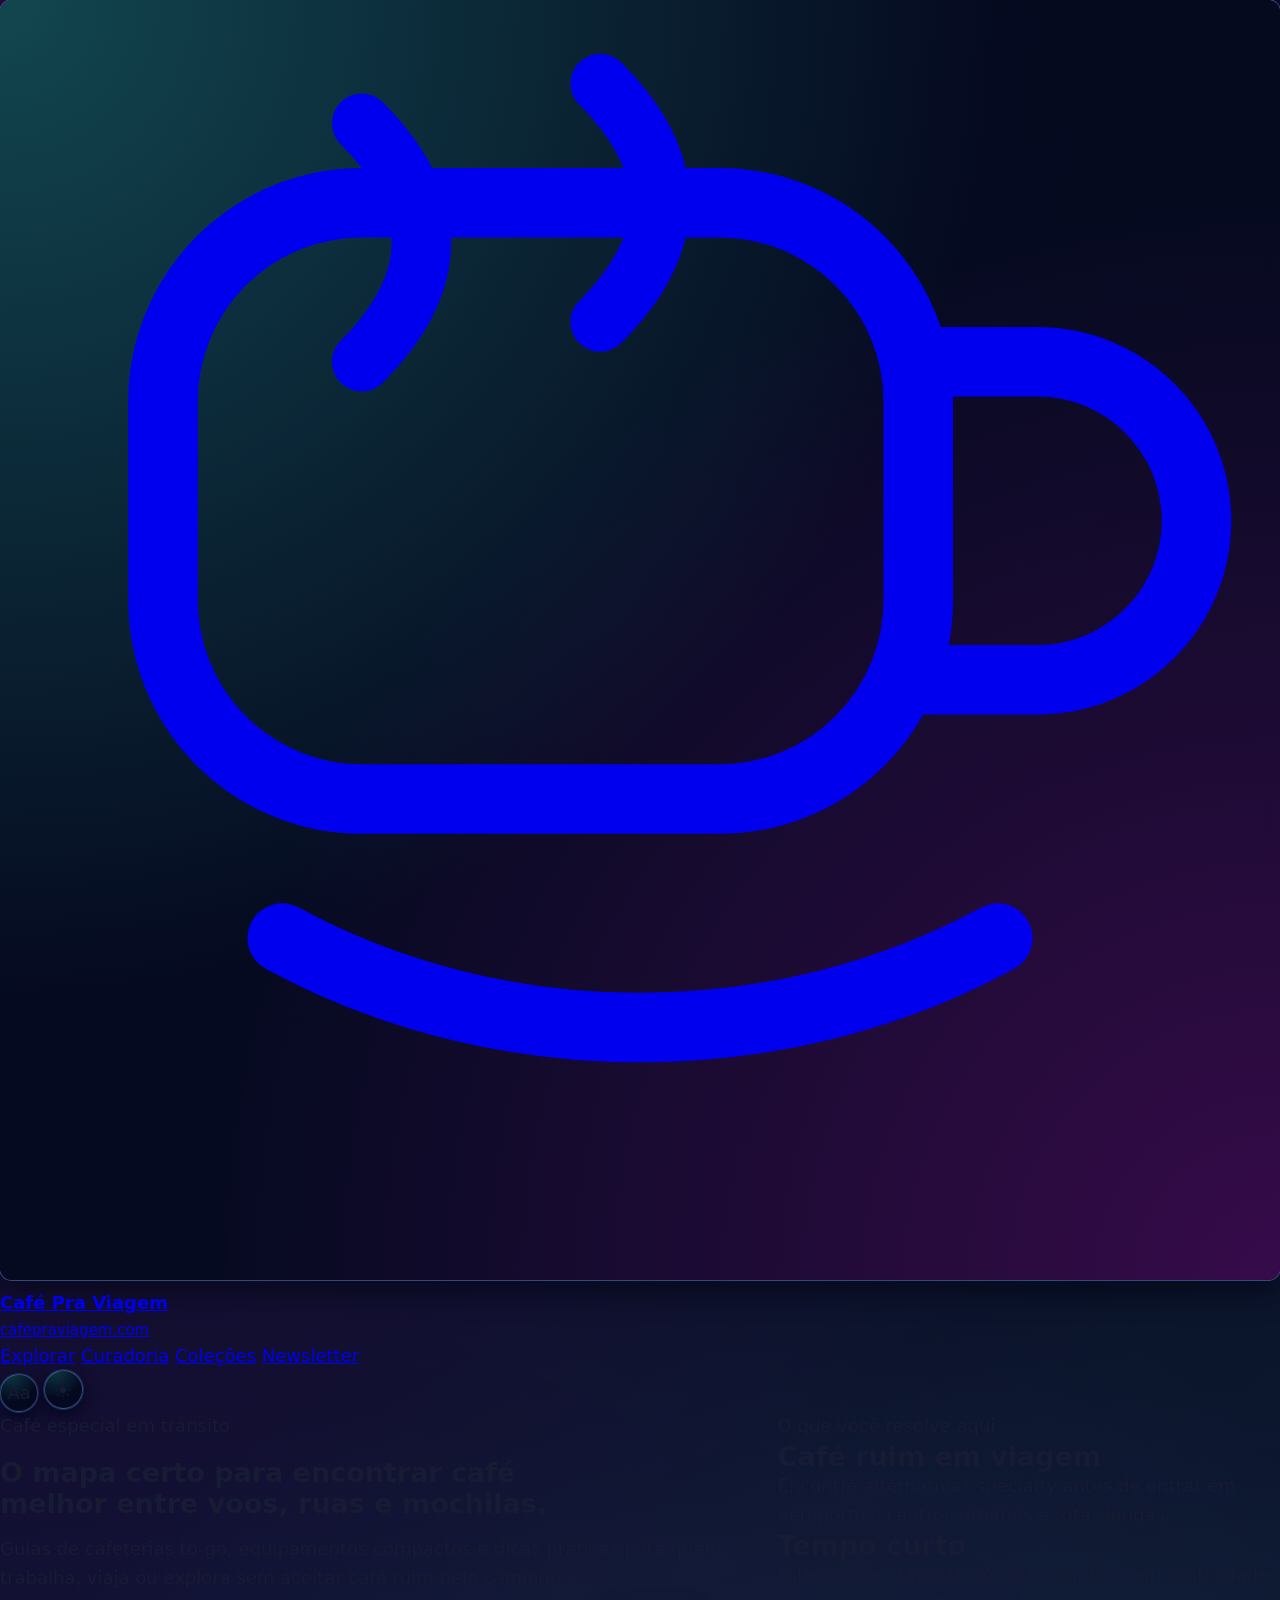
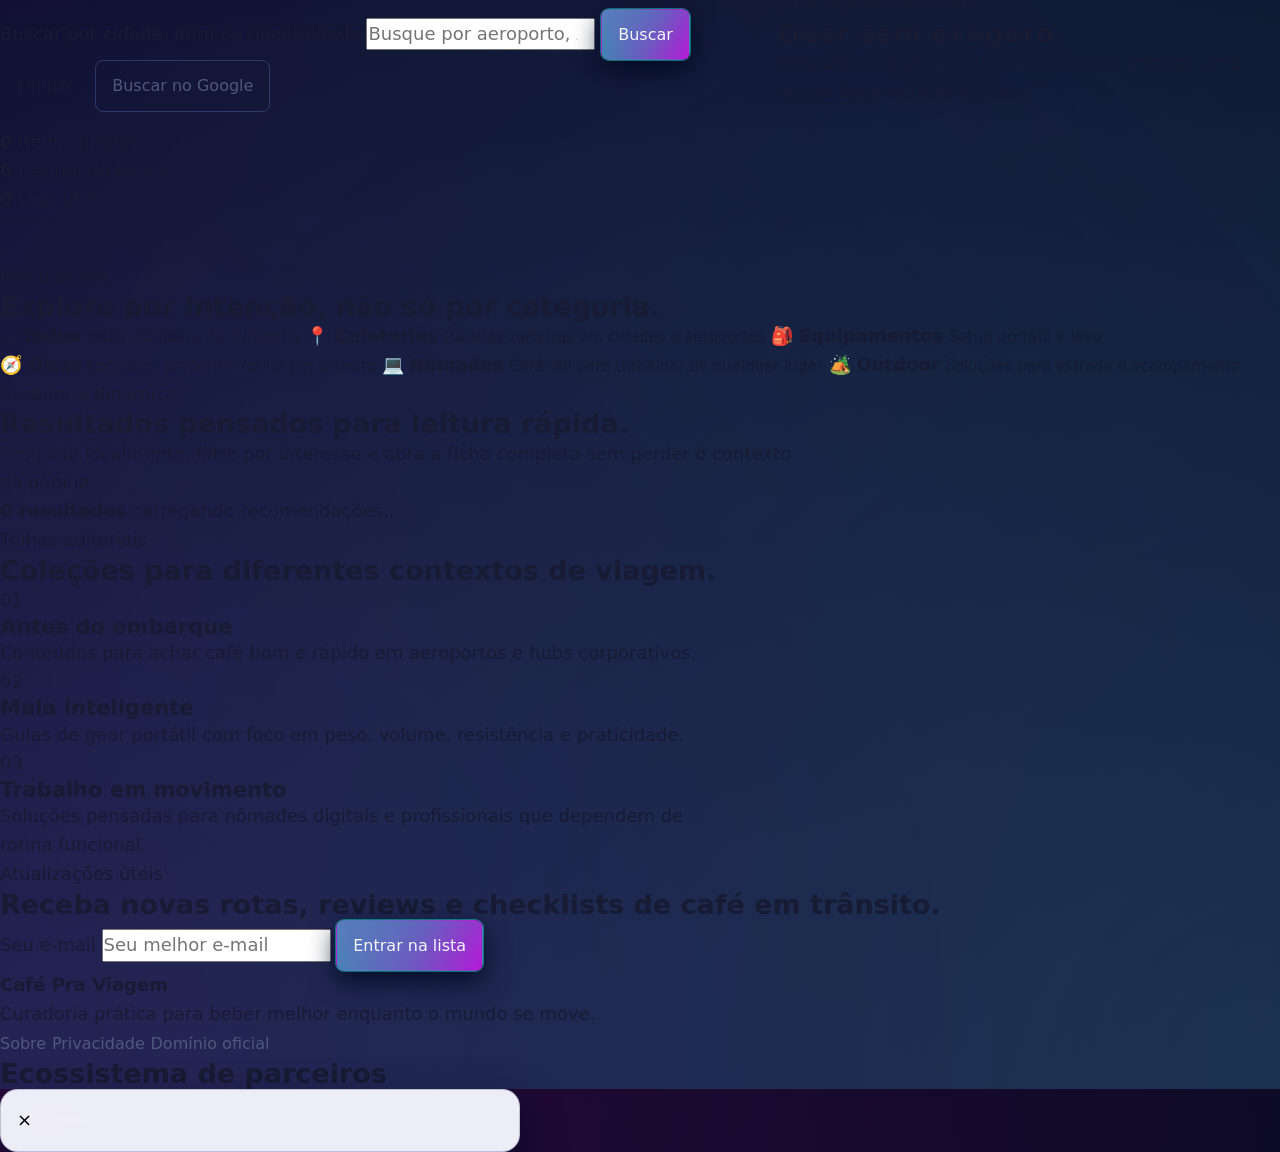
==== commit 9ff64cfa: "Update index.html" ====
--- a/index.html
+++ b/index.html
@@ -1,293 +1,279 @@
 <!DOCTYPE html>
-<html lang="pt-BR" data-theme="dark">
+<html lang="pt-BR" data-theme="light">
 <head>
   <meta charset="UTF-8">
-  <meta name="viewport" content="width=device-width, initial-scale=1">
-  <title>Café com Bytes • Hub de Ferramentas Online</title>
-  <meta name="description" content="Café com Bytes é um portal cyber futurista de curadoria de ferramentas online gratuitas para produtividade, criação e automação. Encontre apps novos em segundos.">
-  <link rel="canonical" href="https://cafecombytes.com/">
-
-  <!-- SEO Open Graph -->
+  <meta http-equiv="X-UA-Compatible" content="IE=edge">
+  <meta name="viewport" content="width=device-width, initial-scale=1.0">
+  <title>Café Pra Viagem | Cafeterias to-go, gear portátil e guias de café em trânsito</title>
+  <meta name="description" content="Descubra cafeterias specialty coffee em aeroportos e cidades, compare equipamentos portáteis e encontre soluções práticas para beber café melhor em qualquer deslocamento.">
+  <meta name="keywords" content="café pra viagem, specialty coffee, cafeteria aeroporto, café em viagem, aeropress viagem, moedor manual, café portátil, café para nômades digitais">
+  <meta name="author" content="cafepraviagem.com">
+  <meta name="robots" content="index,follow,max-image-preview:large,max-snippet:-1,max-video-preview:-1">
+  <link rel="canonical" href="https://cafepraviagem.com/">
+
   <meta property="og:type" content="website">
-  <meta property="og:title" content="Café com Bytes • Hub de Ferramentas Online">
-  <meta property="og:description" content="Descubra ferramentas online gratuitas e poderosas em um só lugar. Curadoria viva para produtividade, criação e estudo.">
-  <meta property="og:url" content="https://cafecombytes.com/">
-  <meta property="og:site_name" content="Café com Bytes">
   <meta property="og:locale" content="pt_BR">
-
-  <!-- Twitter Cards -->
+  <meta property="og:site_name" content="Café Pra Viagem">
+  <meta property="og:title" content="Café Pra Viagem | O hub de café especial para quem está sempre em movimento">
+  <meta property="og:description" content="Guias de cafeterias to-go, equipamentos portáteis e dicas práticas para beber café melhor em aeroportos, cidades e viagens.">
+  <meta property="og:url" content="https://cafepraviagem.com/">
+  <meta property="og:image" content="https://images.unsplash.com/photo-1495474472287-4d71bcdd2085?auto=format&fit=crop&w=1200&q=80">
+  <meta property="og:image:alt" content="Xícara de café ao lado de itens de viagem sobre uma mesa clara">
+
   <meta name="twitter:card" content="summary_large_image">
-  <meta name="twitter:title" content="Café com Bytes • Hub de Ferramentas Online">
-  <meta name="twitter:description" content="Portal cyber futurista para descobrir ferramentas online gratuitas e aumentar sua produtividade.">
-
-  <!-- Favicon genérico (pode ser trocado depois) -->
-  <link rel="icon" type="image/svg+xml" href="data:image/svg+xml,%3Csvg viewBox='0 0 64 64' xmlns='http://www.w3.org/2000/svg'%3E%3Crect width='64' height='64' rx='14' ry='14' fill='%230b1020'/%3E%3Cpath d='M18 20h16a10 10 0 0 1 0 20H18z' fill='%2338fbdb'/%3E%3Cpath d='M30 24h6a6 6 0 0 1 0 12h-6' fill='none' stroke='%23fc0ff5' stroke-width='3' stroke-linecap='round' stroke-linejoin='round'/%3E%3Cpath d='M20 44c2.5 2.5 6.5 4 12 4 10.5 0 16-5 16-12' fill='none' stroke='%238e52f5' stroke-width='2.5' stroke-linecap='round'/%3E%3C/svg%3E">
-
-  <!-- Google Fonts (estilo sci-fi / cyberpunk) -->
+  <meta name="twitter:title" content="Café Pra Viagem | Café especial em trânsito">
+  <meta name="twitter:description" content="Encontre bons cafés em aeroportos e cidades, compare gear portátil e viaje sem depender de café ruim.">
+  <meta name="twitter:image" content="https://images.unsplash.com/photo-1495474472287-4d71bcdd2085?auto=format&fit=crop&w=1200&q=80">
+
+  <meta name="theme-color" content="#2C1E1A">
+  <meta name="color-scheme" content="light dark">
+
+  <link rel="icon" type="image/svg+xml" href="data:image/svg+xml,%3Csvg xmlns='http://www.w3.org/2000/svg' viewBox='0 0 64 64'%3E%3Crect x='8' y='10' width='38' height='30' rx='10' fill='%232c1e1a'/%3E%3Cpath d='M46 18h6c4.418 0 8 3.582 8 8s-3.582 8-8 8h-6' fill='none' stroke='%23d97746' stroke-width='4' stroke-linecap='round'/%3E%3Cpath d='M18 6c4 4 4 8 0 12M30 4c4 4 4 8 0 12' fill='none' stroke='%23d97746' stroke-width='3' stroke-linecap='round'/%3E%3Cpath d='M14 47c11 6 25 6 36 0' fill='none' stroke='%23f5ebe6' stroke-width='4' stroke-linecap='round'/%3E%3C/svg%3E">
+
   <link rel="preconnect" href="https://fonts.googleapis.com">
   <link rel="preconnect" href="https://fonts.gstatic.com" crossorigin>
-  <link href="https://fonts.googleapis.com/css2?family=Orbitron:wght@400;500;700&family=Space+Grotesk:wght@400;500;600;700&display=swap" rel="stylesheet">
-
-  <!-- Google Tag Manager -->
+  <link href="https://fonts.googleapis.com/css2?family=Playfair+Display:wght@600;700;800&family=Inter:wght@400;500;600;700;800&display=swap" rel="stylesheet">
+
+  <link rel="stylesheet" href="./style.css">
+
   <script>
-    (function(w,d,s,l,i){w[l]=w[l]||[];w[l].push({'gtm.start':
-    new Date().getTime(),event:'gtm.js'});var f=d.getElementsByTagName(s)[0],
-    j=d.createElement(s),dl=l!='dataLayer'?'&l='+l:'';j.async=true;j.src=
-    'https://www.googletagmanager.com/gtm.js?id='+i+dl;f.parentNode.insertBefore(j,f);
-    })(window,document,'script','dataLayer','GTM-CAFEWITHBYTES');
+    window.dataLayer = window.dataLayer || [];
   </script>
-
-  <!-- Google Ads (placeholder de script padrão) -->
-  <script async src="https://pagead2.googlesyndication.com/pagead/js/adsbygoogle.js?client=ca-pub-CAFEWITHBYTES"
-     crossorigin="anonymous"></script>
-
-  <!-- CSS principal -->
-  <link rel="stylesheet" href="style.css">
-
-  <!-- JS principal -->
-  <script src="script.js" defer></script>
+  <script>
+    (function(w,d,s,l,i){w[l]=w[l]||[];w[l].push({'gtm.start':new Date().getTime(),event:'gtm.js'});var f=d.getElementsByTagName(s)[0],j=d.createElement(s),dl=l!='dataLayer'?'&l='+l:'';j.async=true;j.src='https://www.googletagmanager.com/gtm.js?id='+i+dl;f.parentNode.insertBefore(j,f);})(window,document,'script','dataLayer','GTM-CAFEPRAVIAGEM');
+  </script>
+  <script async src="https://pagead2.googlesyndication.com/pagead/js/adsbygoogle.js?client=ca-pub-0000000000000000" crossorigin="anonymous"></script>
+  <script defer src="./script.js"></script>
 </head>
 <body>
-  <!-- Google Tag Manager (noscript) -->
   <noscript>
-    <iframe src="https://www.googletagmanager.com/ns.html?id=GTM-CAFEWITHBYTES"
-            height="0" width="0" style="display:none;visibility:hidden"></iframe>
+    <iframe src="https://www.googletagmanager.com/ns.html?id=GTM-CAFEPRAVIAGEM" height="0" width="0" style="display:none;visibility:hidden"></iframe>
   </noscript>
 
-  <a href="#conteudo-principal" class="skip-link">Pular para o conteúdo</a>
-
-  <header class="site-header">
-    <div class="header-inner">
-      <a href="./" class="brand" aria-label="Café com Bytes - Página inicial">
-        <span class="brand-mark" aria-hidden="true">
-          <!-- Logo SVG inline -->
-          <svg class="logo-svg" viewBox="0 0 120 40" role="img" aria-label="Logotipo Café com Bytes">
-            <defs>
-              <linearGradient id="cb-gradient" x1="0%" y1="0%" x2="100%" y2="0%">
-                <stop offset="0%" stop-color="#38fbdb"/>
-                <stop offset="50%" stop-color="#fc0ff5"/>
-                <stop offset="100%" stop-color="#8e52f5"/>
-              </linearGradient>
-            </defs>
-            <rect x="2" y="4" width="34" height="32" rx="10" ry="10" fill="url(#cb-gradient)" opacity="0.12"/>
-            <path d="M10 14h12a7 7 0 0 1 0 14h-8" fill="none" stroke="#38fbdb" stroke-width="2.3" stroke-linecap="round" stroke-linejoin="round"/>
-            <path d="M14 18h6a4 4 0 1 1 0 8h-4" fill="none" stroke="#fc0ff5" stroke-width="2" stroke-linecap="round" stroke-linejoin="round"/>
-            <path d="M9 28c2 3 6 5 11 5 7 0 12-3 13-8" fill="none" stroke="#8e52f5" stroke-width="1.8" stroke-linecap="round"/>
-
-            <!-- Bytes estilizados à direita -->
-            <g transform="translate(44,9)" fill="none" stroke="currentColor" stroke-width="1.7" stroke-linecap="round">
-              <rect x="0.5" y="6.5" width="7" height="7" rx="1.5"/>
-              <rect x="11.5" y="0.5" width="7" height="7" rx="1.5"/>
-              <rect x="11.5" y="12.5" width="7" height="7" rx="1.5"/>
-              <rect x="22.5" y="6.5" width="7" height="7" rx="1.5"/>
-            </g>
+  <a class="skip-link" href="#conteudo">Pular para o conteúdo</a>
+
+  <div class="site-shell">
+    <header class="topbar glass-panel" id="topo">
+      <div class="brand-block">
+        <a class="brand-link" href="#topo" aria-label="Página inicial Café Pra Viagem">
+          <svg class="brand-mark" viewBox="0 0 64 64" aria-hidden="true" fill="none">
+            <rect x="8" y="10" width="38" height="30" rx="10" stroke="currentColor" stroke-width="3.5"></rect>
+            <path d="M46 18h6c4.418 0 8 3.582 8 8s-3.582 8-8 8h-6" stroke="currentColor" stroke-width="3.5" stroke-linecap="round"></path>
+            <path d="M18 6c4 4 4 8 0 12M30 4c4 4 4 8 0 12" stroke="currentColor" stroke-width="3" stroke-linecap="round"></path>
+            <path d="M14 47c11 6 25 6 36 0" stroke="currentColor" stroke-width="3.5" stroke-linecap="round"></path>
           </svg>
-        </span>
-        <span class="brand-text">
-          <span class="brand-title">Café com Bytes</span>
-          <span class="brand-subtitle">Curadoria de ferramentas online</span>
-        </span>
-      </a>
-
-      <nav class="main-nav" aria-label="Navegação principal">
-        <a href="sobre.html" class="nav-link">Sobre</a>
-        <a href="privacidade.html" class="nav-link">Privacidade</a>
-        <button type="button" class="nav-link icon-button" data-font-scale-toggle aria-label="Alternar tamanho da fonte">
-          A+
+          <span class="brand-text">
+            <strong>Café Pra Viagem</strong>
+            <small>cafepraviagem.com</small>
+          </span>
+        </a>
+      </div>
+
+      <nav class="topnav" aria-label="Navegação principal">
+        <a href="#explorar">Explorar</a>
+        <a href="#curadoria">Curadoria</a>
+        <a href="#colecoes">Coleções</a>
+        <a href="#newsletter">Newsletter</a>
+      </nav>
+
+      <div class="toolbar">
+        <button class="icon-button" type="button" data-font-toggle aria-label="Alternar tipografia">
+          <span aria-hidden="true">Aa</span>
         </button>
-        <button type="button" class="theme-toggle icon-button" data-theme-toggle aria-label="Alternar tema claro/escuro">
-          <!-- Ícone será preenchido via JS -->
+        <button class="icon-button" type="button" data-theme-toggle aria-label="Alternar tema">
+          <span class="theme-icon theme-icon-sun" aria-hidden="true">☼</span>
         </button>
-      </nav>
-    </div>
-  </header>
-
-  <main id="conteudo-principal" class="site-main">
-    <section class="hero">
-      <div class="hero-inner">
-        <div class="hero-copy">
-          <p class="hero-kicker">Portal cyber futurista</p>
-          <h1 class="hero-title">Seu café diário de ferramentas novas e gratuitas.</h1>
-          <p class="hero-subtitle">
-            Descubra em segundos apps que aumentam sua produtividade em escrita, foto, vídeo, estudo, marketing e muito mais.
+      </div>
+    </header>
+
+    <main id="conteudo">
+      <section class="hero">
+        <div class="hero-copy glass-panel">
+          <p class="eyebrow">Café especial em trânsito</p>
+          <h1>O mapa certo para encontrar café melhor entre voos, ruas e mochilas.</h1>
+          <p class="hero-description">
+            Guias de cafeterias to-go, equipamentos compactos e dicas práticas para quem trabalha, viaja ou explora sem aceitar café ruim pelo caminho.
           </p>
 
-          <form class="search-form" id="search-form" role="search" aria-label="Buscar ferramentas">
-            <label class="search-label" for="search-input">Buscar ferramenta</label>
-            <div class="search-input-row">
-              <input
-                id="search-input"
-                name="q"
-                type="search"
-                autocomplete="off"
-                placeholder="Ex.: remover fundo de imagem, gerador de prompt, editor de PDF..."
-                class="search-input"
-              >
-              <button type="submit" class="btn btn-primary">
-                Buscar
-              </button>
-            </div>
-            <div class="search-actions">
-              <button type="button" class="btn btn-ghost" id="clear-search">
-                Limpar
-              </button>
-              <button type="button" class="btn btn-outline" id="google-search-fallback">
-                Buscar no Google
-              </button>
-            </div>
-            <p class="search-hint">
-              Dica: combine termos como <strong>“gratuito”</strong>, <strong>“sem login”</strong> ou <strong>“sem marca d’água”</strong> para refinar.
-            </p>
+          <form class="search-bar" role="search" aria-label="Buscar conteúdos do portal">
+            <label class="sr-only" for="searchInput">Buscar por cidade, item ou necessidade</label>
+            <input
+              id="searchInput"
+              name="q"
+              type="search"
+              inputmode="search"
+              placeholder="Busque por aeroporto, Aeropress, moedor, cidade, mala leve..."
+              autocomplete="off">
+            <button type="submit" class="btn btn-primary">Buscar</button>
+            <button type="button" class="btn btn-secondary" data-clear-search>Limpar</button>
+            <button type="button" class="btn btn-ghost" data-google-fallback>Buscar no Google</button>
           </form>
-        </div>
-
-        <aside class="hero-panel" aria-label="Curadoria em tempo real">
-          <div class="glass-card hero-stats">
-            <h2 class="hero-stats-title">Curadoria viva</h2>
-            <ul class="hero-stats-list">
-              <li><span class="stat-label">Novas ferramentas:</span> <span class="stat-value" id="stat-novas">–</span></li>
-              <li><span class="stat-label">Categorias:</span> <span class="stat-value" id="stat-categorias">–</span></li>
-              <li><span class="stat-label">Última atualização:</span> <span class="stat-value" id="stat-atualizacao">–</span></li>
-            </ul>
-            <p class="hero-stats-footnote">
-              Nenhum cadastro, nenhum paywall. Só links diretos para o que funciona.
-            </p>
+
+          <ul class="hero-stats" role="list">
+            <li>
+              <strong data-stat-total>0</strong>
+              <span>itens curados</span>
+            </li>
+            <li>
+              <strong data-stat-categories>0</strong>
+              <span>frentes de busca</span>
+            </li>
+            <li>
+              <strong data-stat-tags>0</strong>
+              <span>tags úteis</span>
+            </li>
+          </ul>
+        </div>
+
+        <aside class="hero-aside glass-panel">
+          <p class="eyebrow">O que você resolve aqui</p>
+          <div class="mini-stack">
+            <article class="mini-card">
+              <h2>Café ruim em viagem</h2>
+              <p>Encontre alternativas specialty antes de entrar em aeroportos, centros urbanos e rotas longas.</p>
+            </article>
+            <article class="mini-card">
+              <h2>Tempo curto</h2>
+              <p>Filtre opções rápidas, to-go e com foco em praticidade para agenda apertada.</p>
+            </article>
+            <article class="mini-card">
+              <h2>Gear sem exagero</h2>
+              <p>Descubra o que cabe na mala e ainda entrega uma xícara decente fora de casa.</p>
+            </article>
           </div>
         </aside>
-      </div>
-    </section>
-
-    <section class="filters-section" aria-labelledby="filtros-titulo">
-      <div class="section-header">
-        <h2 id="filtros-titulo">Explorar por contexto</h2>
-        <p>Use o menu em estilo Bento Grid para filtrar por tipo de tarefa, não por jargão técnico.</p>
-      </div>
-
-      <div class="filters-bento" id="filters-bento" aria-label="Categorias de ferramentas">
-        <!-- Bento Grid de filtros (predefinidos) -->
-        <button type="button" class="filter-card filter-card-large is-active" data-category="todos">
-          <span class="filter-icon" aria-hidden="true">☕</span>
-          <span class="filter-title">Tudo ao mesmo tempo</span>
-          <span class="filter-desc">Ver todas as categorias em um só feed, ideal para descobrir novidades.</span>
-        </button>
-
-        <button type="button" class="filter-card" data-category="escrita">
-          <span class="filter-icon" aria-hidden="true">✍️</span>
-          <span class="filter-title">Escrita &amp; conteúdo</span>
-          <span class="filter-desc">Redação, prompts, copy, revisão e geração de ideias.</span>
-        </button>
-
-        <button type="button" class="filter-card" data-category="imagem">
-          <span class="filter-icon" aria-hidden="true">🖼️</span>
-          <span class="filter-title">Imagem &amp; design</span>
-          <span class="filter-desc">Remover fundo, mockups, ícones, filtros e edições rápidas.</span>
-        </button>
-
-        <button type="button" class="filter-card" data-category="audio">
-          <span class="filter-icon" aria-hidden="true">🎧</span>
-          <span class="filter-title">Áudio &amp; voz</span>
-          <span class="filter-desc">Transcrição, síntese de voz, limpeza de ruído.</span>
-        </button>
-
-        <button type="button" class="filter-card" data-category="video">
-          <span class="filter-icon" aria-hidden="true">🎬</span>
-          <span class="filter-title">Vídeo &amp; edição</span>
-          <span class="filter-desc">Cortes, legendas automáticas, shorts, reels.</span>
-        </button>
-
-        <button type="button" class="filter-card" data-category="produtividade">
-          <span class="filter-icon" aria-hidden="true">⚙️</span>
-          <span class="filter-title">Produtividade &amp; automação</span>
-          <span class="filter-desc">Fluxos, integrações, atalhos e organização.</span>
-        </button>
-
-        <button type="button" class="filter-card filter-card-wide" data-category="estudos">
-          <span class="filter-icon" aria-hidden="true">📚</span>
-          <span class="filter-title">Estudos &amp; carreira</span>
-          <span class="filter-desc">Resumos, flashcards, portfólio e treino de entrevistas.</span>
-        </button>
-      </div>
-    </section>
-
-    <section class="results-section" aria-labelledby="resultados-titulo">
-      <div class="section-header">
-        <h2 id="resultados-titulo">Ferramentas em destaque</h2>
-        <p id="resultados-contador" class="results-count">Carregando curadoria...</p>
-      </div>
-
-      <div id="results-grid" class="results-grid" aria-live="polite">
-        <!-- Cards são injetados via JS -->
-        <div class="results-empty" id="results-empty" hidden>
-          <div class="glass-card empty-card">
-            <h3>Nenhuma ferramenta encontrada.</h3>
-            <p>Tente remover filtros, usar termos mais amplos ou clique em “Buscar no Google” para sair da bolha.</p>
+      </section>
+
+      <section class="bento-filters" id="explorar" aria-labelledby="titulo-filtros">
+        <div class="section-heading">
+          <p class="eyebrow">Menu Bento</p>
+          <h2 id="titulo-filtros">Explore por intenção, não só por categoria.</h2>
+        </div>
+
+        <div class="bento-grid" id="bentoMenu" role="list">
+          <button class="bento-card is-active" type="button" data-filter="all" role="listitem">
+            <span class="bento-emoji">☕</span>
+            <strong>Todos</strong>
+            <small>Visão completa da curadoria</small>
+          </button>
+          <button class="bento-card" type="button" data-filter="cafeterias" role="listitem">
+            <span class="bento-emoji">📍</span>
+            <strong>Cafeterias</strong>
+            <small>Paradas certeiras em cidades e aeroportos</small>
+          </button>
+          <button class="bento-card" type="button" data-filter="equipamentos" role="listitem">
+            <span class="bento-emoji">🎒</span>
+            <strong>Equipamentos</strong>
+            <small>Setup portátil e leve</small>
+          </button>
+          <button class="bento-card" type="button" data-filter="dicas" role="listitem">
+            <span class="bento-emoji">🧭</span>
+            <strong>Dicas</strong>
+            <small>Logística, preparo e rotina em trânsito</small>
+          </button>
+          <button class="bento-card" type="button" data-filter="nomades" role="listitem">
+            <span class="bento-emoji">💻</span>
+            <strong>Nômades</strong>
+            <small>Café útil para trabalhar de qualquer lugar</small>
+          </button>
+          <button class="bento-card" type="button" data-filter="camping" role="listitem">
+            <span class="bento-emoji">🏕️</span>
+            <strong>Outdoor</strong>
+            <small>Soluções para estrada e acampamento</small>
+          </button>
+        </div>
+      </section>
+
+      <section class="content-section" id="curadoria" aria-labelledby="titulo-curadoria">
+        <div class="section-heading section-heading-split">
+          <div>
+            <p class="eyebrow">Curadoria dinâmica</p>
+            <h2 id="titulo-curadoria">Resultados pensados para leitura rápida.</h2>
           </div>
-        </div>
-      </div>
-    </section>
-  </main>
-
-  <!-- Modal para detalhes da ferramenta -->
-  <div class="modal-backdrop" id="tool-modal-backdrop" hidden>
-    <section class="modal" id="tool-modal" role="dialog" aria-modal="true" aria-labelledby="tool-modal-title">
-      <header class="modal-header">
-        <h2 id="tool-modal-title"></h2>
-        <button type="button" class="icon-button modal-close" id="modal-close-btn" aria-label="Fechar detalhes da ferramenta">
-          ×
-        </button>
-      </header>
-      <div class="modal-body">
-        <p class="modal-category" id="modal-category"></p>
-        <p class="modal-dor" id="modal-dor"></p>
-        <p class="modal-descricao" id="modal-descricao"></p>
-        <div class="modal-tags" id="modal-tags"></div>
-      </div>
-      <footer class="modal-footer">
-        <a id="modal-visit-link" class="btn btn-primary" href="#" target="_blank" rel="noopener noreferrer">
-          Acessar ferramenta
-        </a>
-        <button type="button" class="btn btn-outline" id="modal-share-btn">
-          Compartilhar
-        </button>
-      </footer>
-    </section>
+          <p class="section-support">
+            Pesquise localmente, filtre por interesse e abra a ficha completa sem perder o contexto da página.
+          </p>
+        </div>
+
+        <div class="active-filters glass-panel" aria-live="polite">
+          <div class="filter-status">
+            <strong data-results-count>0 resultados</strong>
+            <span data-results-label>carregando recomendações...</span>
+          </div>
+          <div class="active-tags" id="activeTags"></div>
+        </div>
+
+        <div class="cards-grid" id="cardsGrid" aria-live="polite" aria-busy="true"></div>
+
+        <div class="empty-state glass-panel" id="emptyState" hidden>
+          <div class="empty-icon" aria-hidden="true">☕</div>
+          <h3>Nenhum item encontrado</h3>
+          <p>Tente mudar a busca, remover filtros ou usar o botão de busca no Google para ampliar a exploração.</p>
+        </div>
+      </section>
+
+      <section class="collections-section" id="colecoes" aria-labelledby="titulo-colecoes">
+        <div class="section-heading">
+          <p class="eyebrow">Trilhas editoriais</p>
+          <h2 id="titulo-colecoes">Coleções para diferentes contextos de viagem.</h2>
+        </div>
+
+        <div class="collections-grid">
+          <article class="collection-card glass-panel">
+            <span>01</span>
+            <h3>Antes do embarque</h3>
+            <p>Conteúdos para achar café bom e rápido em aeroportos e hubs corporativos.</p>
+          </article>
+          <article class="collection-card glass-panel">
+            <span>02</span>
+            <h3>Mala inteligente</h3>
+            <p>Guias de gear portátil com foco em peso, volume, resistência e praticidade.</p>
+          </article>
+          <article class="collection-card glass-panel">
+            <span>03</span>
+            <h3>Trabalho em movimento</h3>
+            <p>Soluções pensadas para nômades digitais e profissionais que dependem de rotina funcional.</p>
+          </article>
+        </div>
+      </section>
+
+      <section class="newsletter-section glass-panel" id="newsletter" aria-labelledby="titulo-newsletter">
+        <div>
+          <p class="eyebrow">Atualizações úteis</p>
+          <h2 id="titulo-newsletter">Receba novas rotas, reviews e checklists de café em trânsito.</h2>
+        </div>
+        <form class="newsletter-form">
+          <label class="sr-only" for="newsletterEmail">Seu e-mail</label>
+          <input id="newsletterEmail" type="email" placeholder="Seu melhor e-mail">
+          <button type="button" class="btn btn-primary">Entrar na lista</button>
+        </form>
+      </section>
+    </main>
+
+    <footer class="footer glass-panel">
+      <div class="footer-brand">
+        <strong>Café Pra Viagem</strong>
+        <p>Curadoria prática para beber melhor enquanto o mundo se move.</p>
+      </div>
+
+      <div class="footer-links">
+        <a href="./sobre.html">Sobre</a>
+        <a href="./privacidade.html">Privacidade</a>
+        <a href="https://cafepraviagem.com/" target="_blank" rel="noopener noreferrer">Domínio oficial</a>
+      </div>
+
+      <section class="partners-block" aria-labelledby="titulo-parceiros">
+        <h2 id="titulo-parceiros">Ecossistema de parceiros</h2>
+        <div id="partnersContainer" class="partners-grid"></div>
+      </section>
+    </footer>
   </div>
 
-  <footer class="site-footer">
-    <section class="footer-top">
-      <div class="footer-col">
-        <h2 class="footer-title">Sobre o Café com Bytes</h2>
-        <p>
-          Um hub independente de curadoria de ferramentas online, pensado para quem quer testar rápido,
-          sem perder tempo em dezenas de abas.
-        </p>
-        <p class="footer-disclaimer">
-          Não vendemos dados, não pedimos login e não garantimos a continuidade de nenhum serviço listado.
-          Você sempre será levado diretamente ao site oficial da ferramenta.
-        </p>
-      </div>
-
-      <div class="footer-col">
-        <h2 class="footer-title">Parceiros da rede</h2>
-        <ul class="partners-list" id="partners-list" aria-label="Lista de sites parceiros">
-          <!-- Itens injetados via parceiros.json -->
-        </ul>
-      </div>
-
-      <div class="footer-col">
-        <h2 class="footer-title">Atalhos úteis</h2>
-        <ul class="footer-links">
-          <li><a href="sobre.html">Metodologia editorial</a></li>
-          <li><a href="privacidade.html">Privacidade &amp; transparência</a></li>
-          <li><a href="#conteudo-principal">Voltar ao topo</a></li>
-        </ul>
-      </div>
-    </section>
-
-    <section class="footer-bottom">
-      <p>© <span id="footer-year"></span> Café com Bytes. Curadoria experimental de links para humanos curiosos.</p>
-      <p class="footer-built">Construído com HTML, CSS e JS em arquitetura serverless.</p>
-    </section>
-  </footer>
+  <dialog class="modal" id="detailModal" aria-labelledby="modalTitle">
+    <article class="modal-card">
+      <button class="modal-close" type="button" data-close-modal aria-label="Fechar conteúdo">×</button>
+      <div class="modal-content" id="modalContent"></div>
+    </article>
+  </dialog>
 </body>
-</html> 
+</html>
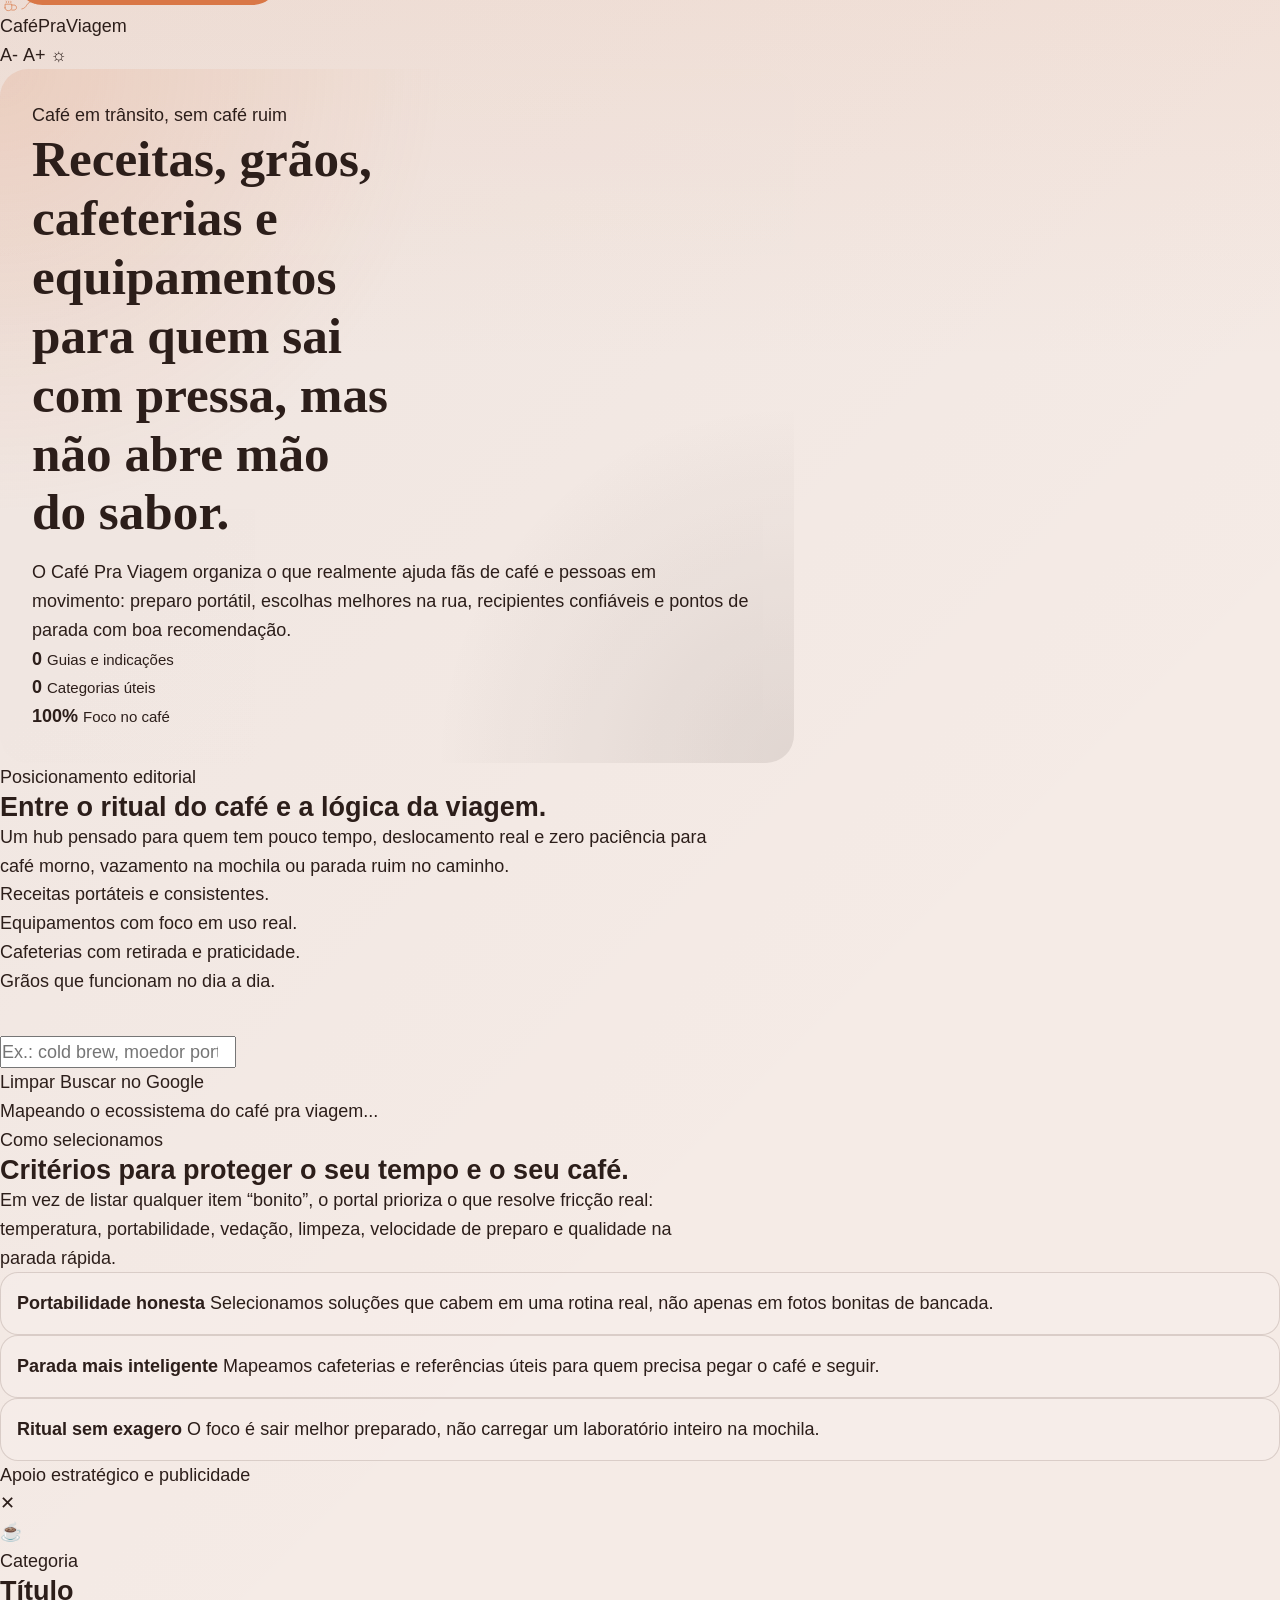
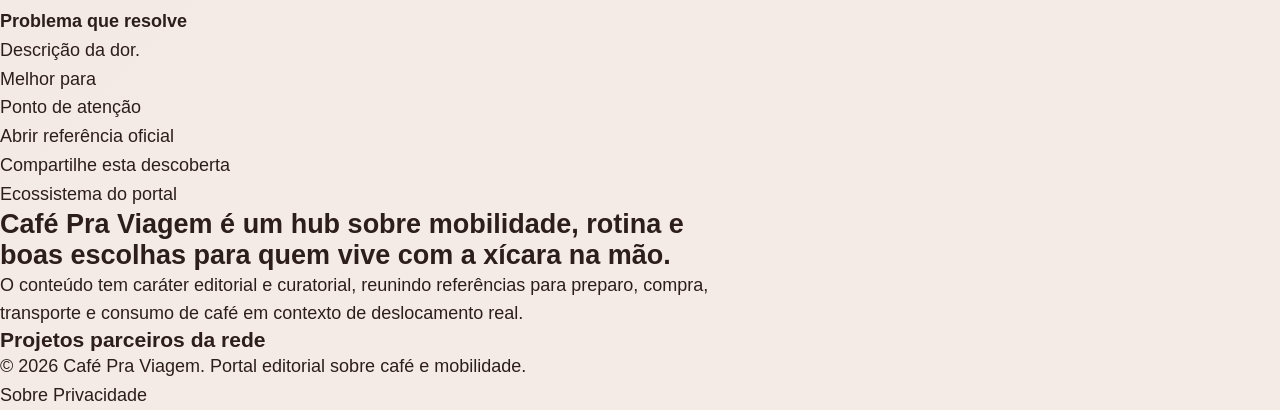
==== commit 4bbd6d34: "Update index.html" ====
--- a/index.html
+++ b/index.html
@@ -1,279 +1,250 @@
+<!-- index.html -->
 <!DOCTYPE html>
 <html lang="pt-BR" data-theme="light">
 <head>
-  <meta charset="UTF-8">
-  <meta http-equiv="X-UA-Compatible" content="IE=edge">
-  <meta name="viewport" content="width=device-width, initial-scale=1.0">
-  <title>Café Pra Viagem | Cafeterias to-go, gear portátil e guias de café em trânsito</title>
-  <meta name="description" content="Descubra cafeterias specialty coffee em aeroportos e cidades, compare equipamentos portáteis e encontre soluções práticas para beber café melhor em qualquer deslocamento.">
-  <meta name="keywords" content="café pra viagem, specialty coffee, cafeteria aeroporto, café em viagem, aeropress viagem, moedor manual, café portátil, café para nômades digitais">
-  <meta name="author" content="cafepraviagem.com">
-  <meta name="robots" content="index,follow,max-image-preview:large,max-snippet:-1,max-video-preview:-1">
-  <link rel="canonical" href="https://cafepraviagem.com/">
-
-  <meta property="og:type" content="website">
-  <meta property="og:locale" content="pt_BR">
-  <meta property="og:site_name" content="Café Pra Viagem">
-  <meta property="og:title" content="Café Pra Viagem | O hub de café especial para quem está sempre em movimento">
-  <meta property="og:description" content="Guias de cafeterias to-go, equipamentos portáteis e dicas práticas para beber café melhor em aeroportos, cidades e viagens.">
-  <meta property="og:url" content="https://cafepraviagem.com/">
-  <meta property="og:image" content="https://images.unsplash.com/photo-1495474472287-4d71bcdd2085?auto=format&fit=crop&w=1200&q=80">
-  <meta property="og:image:alt" content="Xícara de café ao lado de itens de viagem sobre uma mesa clara">
-
-  <meta name="twitter:card" content="summary_large_image">
-  <meta name="twitter:title" content="Café Pra Viagem | Café especial em trânsito">
-  <meta name="twitter:description" content="Encontre bons cafés em aeroportos e cidades, compare gear portátil e viaje sem depender de café ruim.">
-  <meta name="twitter:image" content="https://images.unsplash.com/photo-1495474472287-4d71bcdd2085?auto=format&fit=crop&w=1200&q=80">
-
-  <meta name="theme-color" content="#2C1E1A">
-  <meta name="color-scheme" content="light dark">
-
-  <link rel="icon" type="image/svg+xml" href="data:image/svg+xml,%3Csvg xmlns='http://www.w3.org/2000/svg' viewBox='0 0 64 64'%3E%3Crect x='8' y='10' width='38' height='30' rx='10' fill='%232c1e1a'/%3E%3Cpath d='M46 18h6c4.418 0 8 3.582 8 8s-3.582 8-8 8h-6' fill='none' stroke='%23d97746' stroke-width='4' stroke-linecap='round'/%3E%3Cpath d='M18 6c4 4 4 8 0 12M30 4c4 4 4 8 0 12' fill='none' stroke='%23d97746' stroke-width='3' stroke-linecap='round'/%3E%3Cpath d='M14 47c11 6 25 6 36 0' fill='none' stroke='%23f5ebe6' stroke-width='4' stroke-linecap='round'/%3E%3C/svg%3E">
-
-  <link rel="preconnect" href="https://fonts.googleapis.com">
-  <link rel="preconnect" href="https://fonts.gstatic.com" crossorigin>
-  <link href="https://fonts.googleapis.com/css2?family=Playfair+Display:wght@600;700;800&family=Inter:wght@400;500;600;700;800&display=swap" rel="stylesheet">
-
-  <link rel="stylesheet" href="./style.css">
-
+  <meta charset="UTF-8" />
+  <meta name="viewport" content="width=device-width, initial-scale=1.0" />
+  <title>Café Pra Viagem | Receitas, cafeterias, grãos e equipamentos para café em movimento</title>
+  <meta name="description" content="Portal curatorial sobre café pra viagem com receitas portáteis, cafeterias recomendadas, grãos, mugs, equipamentos e dicas para quem vive em movimento." />
+  <meta name="keywords" content="café pra viagem, café para viagem, cafeteria takeaway, receitas café gelado, copo térmico, grãos de café, métodos portáteis, café em trânsito" />
+  <meta name="author" content="Café Pra Viagem" />
+  <meta name="robots" content="index, follow, max-image-preview:large" />
+  <meta name="theme-color" content="#9a5b34" />
+  <link rel="canonical" href="https://cafepraviagem.com/" />
+
+  <meta property="og:locale" content="pt_BR" />
+  <meta property="og:type" content="website" />
+  <meta property="og:title" content="Café Pra Viagem | Seu guia para beber melhor em movimento" />
+  <meta property="og:description" content="Descubra receitas, cafeterias, grãos e equipamentos que realmente funcionam para quem vive correndo, viajando ou saindo cedo com café na mão." />
+  <meta property="og:url" content="https://cafepraviagem.com/" />
+  <meta property="og:site_name" content="Café Pra Viagem" />
+  <meta property="og:image" content="https://cafepraviagem.com/assets/og-cafe-pra-viagem.jpg" />
+  <meta property="og:image:alt" content="Copo térmico com café e elementos de viagem em composição editorial" />
+
+  <meta name="twitter:card" content="summary_large_image" />
+  <meta name="twitter:title" content="Café Pra Viagem | Receitas, cafeterias e equipamentos para sair com café" />
+  <meta name="twitter:description" content="Um portal feito para fãs de café e pessoas em movimento que precisam beber melhor fora de casa." />
+  <meta name="twitter:image" content="https://cafepraviagem.com/assets/og-cafe-pra-viagem.jpg" />
+
+  <script>
+    (function(w,d,s,l,i){w[l]=w[l]||[];w[l].push({'gtm.start':new Date().getTime(),event:'gtm.js'});var f=d.getElementsByTagName(s)[0],j=d.createElement(s),dl=l!='dataLayer'?'&l='+l:'';j.async=true;j.src='https://www.googletagmanager.com/gtm.js?id='+i+dl;f.parentNode.insertBefore(j,f);})(window,document,'script','dataLayer','GTM-XXXXXXX');
+  </script>
+
+  <script async src="https://www.googletagmanager.com/gtag/js?id=AW-XXXXXXXXX"></script>
   <script>
     window.dataLayer = window.dataLayer || [];
+    function gtag(){dataLayer.push(arguments);}
+    gtag('js', new Date());
+    gtag('config', 'AW-XXXXXXXXX');
   </script>
-  <script>
-    (function(w,d,s,l,i){w[l]=w[l]||[];w[l].push({'gtm.start':new Date().getTime(),event:'gtm.js'});var f=d.getElementsByTagName(s)[0],j=d.createElement(s),dl=l!='dataLayer'?'&l='+l:'';j.async=true;j.src='https://www.googletagmanager.com/gtm.js?id='+i+dl;f.parentNode.insertBefore(j,f);})(window,document,'script','dataLayer','GTM-CAFEPRAVIAGEM');
-  </script>
-  <script async src="https://pagead2.googlesyndication.com/pagead/js/adsbygoogle.js?client=ca-pub-0000000000000000" crossorigin="anonymous"></script>
-  <script defer src="./script.js"></script>
+
+  <link rel="preconnect" href="https://fonts.googleapis.com" />
+  <link rel="preconnect" href="https://fonts.gstatic.com" crossorigin />
+  <link href="https://fonts.googleapis.com/css2?family=Manrope:wght@400;500;600;700;800&family=Prata&display=swap" rel="stylesheet" />
+  <link rel="stylesheet" href="style.css" />
 </head>
 <body>
   <noscript>
-    <iframe src="https://www.googletagmanager.com/ns.html?id=GTM-CAFEPRAVIAGEM" height="0" width="0" style="display:none;visibility:hidden"></iframe>
+    <iframe src="https://www.googletagmanager.com/ns.html?id=GTM-XXXXXXX" height="0" width="0" style="display:none;visibility:hidden"></iframe>
   </noscript>
 
-  <a class="skip-link" href="#conteudo">Pular para o conteúdo</a>
-
-  <div class="site-shell">
-    <header class="topbar glass-panel" id="topo">
-      <div class="brand-block">
-        <a class="brand-link" href="#topo" aria-label="Página inicial Café Pra Viagem">
-          <svg class="brand-mark" viewBox="0 0 64 64" aria-hidden="true" fill="none">
-            <rect x="8" y="10" width="38" height="30" rx="10" stroke="currentColor" stroke-width="3.5"></rect>
-            <path d="M46 18h6c4.418 0 8 3.582 8 8s-3.582 8-8 8h-6" stroke="currentColor" stroke-width="3.5" stroke-linecap="round"></path>
-            <path d="M18 6c4 4 4 8 0 12M30 4c4 4 4 8 0 12" stroke="currentColor" stroke-width="3" stroke-linecap="round"></path>
-            <path d="M14 47c11 6 25 6 36 0" stroke="currentColor" stroke-width="3.5" stroke-linecap="round"></path>
+  <a class="skip-link" href="#lista-ferramentas">Pular para os cards do portal</a>
+
+  <header class="cabecalho-site">
+    <div class="container">
+      <div class="nav-bar glass-effect">
+        <a href="./index.html" class="logotipo" aria-label="Ir para a página inicial do Café Pra Viagem">
+          <svg class="brand-mark" viewBox="0 0 160 42" aria-hidden="true" xmlns="http://www.w3.org/2000/svg">
+            <g fill="none" stroke="currentColor" stroke-width="2.4" stroke-linecap="round" stroke-linejoin="round">
+              <path d="M18 28c0 6 5 10 12 10s12-4 12-10V15H18v13Z"></path>
+              <path d="M42 18h8c5 0 9 4 9 9s-4 9-9 9h-8"></path>
+              <path d="M22 10c2-2 2-4 0-6"></path>
+              <path d="M30 10c2-2 2-4 0-6"></path>
+              <path d="M38 10c2-2 2-4 0-6"></path>
+              <path d="M78 32c8-1 13-6 17-13 6-10 14-15 29-15"></path>
+              <path d="M117 8l8-4-2 8"></path>
+            </g>
           </svg>
-          <span class="brand-text">
-            <strong>Café Pra Viagem</strong>
-            <small>cafepraviagem.com</small>
-          </span>
+          <span>Café<span class="marca-destaque">Pra</span>Viagem</span>
         </a>
-      </div>
-
-      <nav class="topnav" aria-label="Navegação principal">
-        <a href="#explorar">Explorar</a>
-        <a href="#curadoria">Curadoria</a>
-        <a href="#colecoes">Coleções</a>
-        <a href="#newsletter">Newsletter</a>
-      </nav>
-
-      <div class="toolbar">
-        <button class="icon-button" type="button" data-font-toggle aria-label="Alternar tipografia">
-          <span aria-hidden="true">Aa</span>
-        </button>
-        <button class="icon-button" type="button" data-theme-toggle aria-label="Alternar tema">
-          <span class="theme-icon theme-icon-sun" aria-hidden="true">☼</span>
-        </button>
-      </div>
-    </header>
-
-    <main id="conteudo">
-      <section class="hero">
-        <div class="hero-copy glass-panel">
-          <p class="eyebrow">Café especial em trânsito</p>
-          <h1>O mapa certo para encontrar café melhor entre voos, ruas e mochilas.</h1>
-          <p class="hero-description">
-            Guias de cafeterias to-go, equipamentos compactos e dicas práticas para quem trabalha, viaja ou explora sem aceitar café ruim pelo caminho.
-          </p>
-
-          <form class="search-bar" role="search" aria-label="Buscar conteúdos do portal">
-            <label class="sr-only" for="searchInput">Buscar por cidade, item ou necessidade</label>
-            <input
-              id="searchInput"
-              name="q"
-              type="search"
-              inputmode="search"
-              placeholder="Busque por aeroporto, Aeropress, moedor, cidade, mala leve..."
-              autocomplete="off">
-            <button type="submit" class="btn btn-primary">Buscar</button>
-            <button type="button" class="btn btn-secondary" data-clear-search>Limpar</button>
-            <button type="button" class="btn btn-ghost" data-google-fallback>Buscar no Google</button>
-          </form>
-
-          <ul class="hero-stats" role="list">
-            <li>
-              <strong data-stat-total>0</strong>
-              <span>itens curados</span>
-            </li>
-            <li>
-              <strong data-stat-categories>0</strong>
-              <span>frentes de busca</span>
-            </li>
-            <li>
-              <strong data-stat-tags>0</strong>
-              <span>tags úteis</span>
-            </li>
+
+        <div class="controles-a11y" aria-label="Controles de acessibilidade e tema">
+          <button id="btn-fonte-menos" class="btn-a11y glass-btn" type="button" aria-label="Diminuir fonte">A-</button>
+          <button id="btn-fonte-mais" class="btn-a11y glass-btn" type="button" aria-label="Aumentar fonte">A+</button>
+          <button id="btn-tema" class="btn-a11y glass-btn" type="button" aria-label="Alternar tema" data-theme-toggle>
+            <svg width="18" height="18" viewBox="0 0 24 24" fill="none" stroke="currentColor" stroke-width="2">
+              <path d="M21 12.79A9 9 0 1 1 11.21 3 7 7 0 0 0 21 12.79z"></path>
+            </svg>
+          </button>
+        </div>
+      </div>
+    </div>
+  </header>
+
+  <main id="conteudo-principal">
+    <section class="hero">
+      <div class="container hero-grid">
+        <div class="hero-copy">
+          <p class="hero-kicker">Café em trânsito, sem café ruim</p>
+          <h1 class="hero-title">Receitas, grãos, cafeterias e equipamentos para quem sai com pressa, mas não abre mão do sabor.</h1>
+          <p class="hero-subtitle">O Café Pra Viagem organiza o que realmente ajuda fãs de café e pessoas em movimento: preparo portátil, escolhas melhores na rua, recipientes confiáveis e pontos de parada com boa recomendação.</p>
+
+          <div class="hero-metricas" aria-label="Indicadores do portal">
+            <article class="metrica-card glass-effect">
+              <strong id="total-ferramentas">0</strong>
+              <small>Guias e indicações</small>
+            </article>
+            <article class="metrica-card glass-effect">
+              <strong id="total-categorias">0</strong>
+              <small>Categorias úteis</small>
+            </article>
+            <article class="metrica-card glass-effect">
+              <strong>100%</strong>
+              <small>Foco no café</small>
+            </article>
+          </div>
+        </div>
+
+        <aside class="hero-painel glass-effect" aria-label="Resumo do posicionamento do portal">
+          <div class="painel-badge">Posicionamento editorial</div>
+          <h2>Entre o ritual do café e a lógica da viagem.</h2>
+          <p>Um hub pensado para quem tem pouco tempo, deslocamento real e zero paciência para café morno, vazamento na mochila ou parada ruim no caminho.</p>
+          <ul class="hero-pontos" role="list">
+            <li>Receitas portáteis e consistentes.</li>
+            <li>Equipamentos com foco em uso real.</li>
+            <li>Cafeterias com retirada e praticidade.</li>
+            <li>Grãos que funcionam no dia a dia.</li>
           </ul>
-        </div>
-
-        <aside class="hero-aside glass-panel">
-          <p class="eyebrow">O que você resolve aqui</p>
-          <div class="mini-stack">
-            <article class="mini-card">
-              <h2>Café ruim em viagem</h2>
-              <p>Encontre alternativas specialty antes de entrar em aeroportos, centros urbanos e rotas longas.</p>
-            </article>
-            <article class="mini-card">
-              <h2>Tempo curto</h2>
-              <p>Filtre opções rápidas, to-go e com foco em praticidade para agenda apertada.</p>
-            </article>
-            <article class="mini-card">
-              <h2>Gear sem exagero</h2>
-              <p>Descubra o que cabe na mala e ainda entrega uma xícara decente fora de casa.</p>
-            </article>
-          </div>
         </aside>
+      </div>
+    </section>
+
+    <section class="busca-section">
+      <div class="container">
+        <div class="busca-shell glass-effect">
+          <label for="campo-busca" class="sr-only">Busque por receitas, cafeterias, grãos ou equipamentos</label>
+          <input id="campo-busca" type="search" placeholder="Ex.: cold brew, moedor portátil, cafeteria com pickup, copo térmico..." autocomplete="off" />
+          <div class="busca-acoes">
+            <button id="btn-limpar-busca" class="btn-busca secundario" type="button">Limpar</button>
+            <button id="btn-google-busca" class="btn-busca primario" type="button">Buscar no Google</button>
+          </div>
+        </div>
+
+        <nav id="bento-menu" class="bento-menu" aria-label="Filtros por categoria"></nav>
+        <p id="status-resultados" class="status-resultados" aria-live="polite">Mapeando o ecossistema do café pra viagem...</p>
+      </div>
+    </section>
+
+    <section class="bloco-editorial">
+      <div class="container bloco-editorial-grid">
+        <article class="editorial-card glass-effect">
+          <p class="section-kicker">Como selecionamos</p>
+          <h2>Critérios para proteger o seu tempo e o seu café.</h2>
+          <p>Em vez de listar qualquer item “bonito”, o portal prioriza o que resolve fricção real: temperatura, portabilidade, vedação, limpeza, velocidade de preparo e qualidade na parada rápida.</p>
+        </article>
+
+        <div class="editorial-stack">
+          <article class="mini-card glass-effect">
+            <strong>Portabilidade honesta</strong>
+            <span>Selecionamos soluções que cabem em uma rotina real, não apenas em fotos bonitas de bancada.</span>
+          </article>
+          <article class="mini-card glass-effect">
+            <strong>Parada mais inteligente</strong>
+            <span>Mapeamos cafeterias e referências úteis para quem precisa pegar o café e seguir.</span>
+          </article>
+          <article class="mini-card glass-effect">
+            <strong>Ritual sem exagero</strong>
+            <span>O foco é sair melhor preparado, não carregar um laboratório inteiro na mochila.</span>
+          </article>
+        </div>
+      </div>
+    </section>
+
+    <section class="ads-shell">
+      <div class="container">
+        <div class="ads-bloco glass-effect" aria-label="Espaço preparado para publicidade">
+          <span>Apoio estratégico e publicidade</span>
+        </div>
+      </div>
+    </section>
+
+    <section class="cards-section">
+      <div class="container">
+        <div id="lista-ferramentas" class="lista-ferramentas"></div>
+      </div>
+    </section>
+  </main>
+
+  <div id="modal-overlay" class="modal-overlay hidden" aria-hidden="true">
+    <div class="modal-content glass-effect" role="dialog" aria-modal="true" aria-labelledby="artigo-titulo">
+      <button id="fechar-modal" class="btn-fechar glass-btn" type="button" aria-label="Fechar modal">✕</button>
+
+      <div class="modal-header">
+        <div class="modal-emoji-wrap glass-effect">
+          <span id="artigo-emoji" class="modal-emoji">☕</span>
+        </div>
+        <div class="modal-header-copy">
+          <p id="artigo-categoria" class="modal-categoria">Categoria</p>
+          <h2 id="artigo-titulo">Título</h2>
+        </div>
+      </div>
+
+      <div class="dor-box glass-effect">
+        <strong>Problema que resolve</strong>
+        <p id="artigo-dor">Descrição da dor.</p>
+      </div>
+
+      <div class="artigo-corpo">
+        <p id="artigo-descricao"></p>
+        <div id="artigo-tags" class="tags-container"></div>
+
+        <dl class="detalhes-editoriais">
+          <div class="glass-effect">
+            <dt>Melhor para</dt>
+            <dd id="artigo-melhor-para"></dd>
+          </div>
+          <div class="glass-effect">
+            <dt>Ponto de atenção</dt>
+            <dd id="artigo-cuidado"></dd>
+          </div>
+        </dl>
+      </div>
+
+      <div class="acoes-ferramenta glass-effect">
+        <a id="artigo-link" class="btn-primario" href="#" target="_blank" rel="noopener noreferrer">Abrir referência oficial</a>
+        <div class="share-buttons">
+          <p class="share-title">Compartilhe esta descoberta</p>
+          <div id="botoes-compartilhamento" class="share-buttons-grid"></div>
+        </div>
+      </div>
+    </div>
+  </div>
+
+  <footer class="rodape-site">
+    <div class="container">
+      <section class="rodape-top glass-effect">
+        <div>
+          <p class="section-kicker">Ecossistema do portal</p>
+          <h2>Café Pra Viagem é um hub sobre mobilidade, rotina e boas escolhas para quem vive com a xícara na mão.</h2>
+        </div>
+        <p>O conteúdo tem caráter editorial e curatorial, reunindo referências para preparo, compra, transporte e consumo de café em contexto de deslocamento real.</p>
       </section>
 
-      <section class="bento-filters" id="explorar" aria-labelledby="titulo-filtros">
-        <div class="section-heading">
-          <p class="eyebrow">Menu Bento</p>
-          <h2 id="titulo-filtros">Explore por intenção, não só por categoria.</h2>
-        </div>
-
-        <div class="bento-grid" id="bentoMenu" role="list">
-          <button class="bento-card is-active" type="button" data-filter="all" role="listitem">
-            <span class="bento-emoji">☕</span>
-            <strong>Todos</strong>
-            <small>Visão completa da curadoria</small>
-          </button>
-          <button class="bento-card" type="button" data-filter="cafeterias" role="listitem">
-            <span class="bento-emoji">📍</span>
-            <strong>Cafeterias</strong>
-            <small>Paradas certeiras em cidades e aeroportos</small>
-          </button>
-          <button class="bento-card" type="button" data-filter="equipamentos" role="listitem">
-            <span class="bento-emoji">🎒</span>
-            <strong>Equipamentos</strong>
-            <small>Setup portátil e leve</small>
-          </button>
-          <button class="bento-card" type="button" data-filter="dicas" role="listitem">
-            <span class="bento-emoji">🧭</span>
-            <strong>Dicas</strong>
-            <small>Logística, preparo e rotina em trânsito</small>
-          </button>
-          <button class="bento-card" type="button" data-filter="nomades" role="listitem">
-            <span class="bento-emoji">💻</span>
-            <strong>Nômades</strong>
-            <small>Café útil para trabalhar de qualquer lugar</small>
-          </button>
-          <button class="bento-card" type="button" data-filter="camping" role="listitem">
-            <span class="bento-emoji">🏕️</span>
-            <strong>Outdoor</strong>
-            <small>Soluções para estrada e acampamento</small>
-          </button>
-        </div>
+      <section class="parceiros-shell">
+        <h3>Projetos parceiros da rede</h3>
+        <nav id="grid-parceiros-container" class="grid-parceiros" aria-label="Sites parceiros"></nav>
       </section>
 
-      <section class="content-section" id="curadoria" aria-labelledby="titulo-curadoria">
-        <div class="section-heading section-heading-split">
-          <div>
-            <p class="eyebrow">Curadoria dinâmica</p>
-            <h2 id="titulo-curadoria">Resultados pensados para leitura rápida.</h2>
-          </div>
-          <p class="section-support">
-            Pesquise localmente, filtre por interesse e abra a ficha completa sem perder o contexto da página.
-          </p>
-        </div>
-
-        <div class="active-filters glass-panel" aria-live="polite">
-          <div class="filter-status">
-            <strong data-results-count>0 resultados</strong>
-            <span data-results-label>carregando recomendações...</span>
-          </div>
-          <div class="active-tags" id="activeTags"></div>
-        </div>
-
-        <div class="cards-grid" id="cardsGrid" aria-live="polite" aria-busy="true"></div>
-
-        <div class="empty-state glass-panel" id="emptyState" hidden>
-          <div class="empty-icon" aria-hidden="true">☕</div>
-          <h3>Nenhum item encontrado</h3>
-          <p>Tente mudar a busca, remover filtros ou usar o botão de busca no Google para ampliar a exploração.</p>
-        </div>
-      </section>
-
-      <section class="collections-section" id="colecoes" aria-labelledby="titulo-colecoes">
-        <div class="section-heading">
-          <p class="eyebrow">Trilhas editoriais</p>
-          <h2 id="titulo-colecoes">Coleções para diferentes contextos de viagem.</h2>
-        </div>
-
-        <div class="collections-grid">
-          <article class="collection-card glass-panel">
-            <span>01</span>
-            <h3>Antes do embarque</h3>
-            <p>Conteúdos para achar café bom e rápido em aeroportos e hubs corporativos.</p>
-          </article>
-          <article class="collection-card glass-panel">
-            <span>02</span>
-            <h3>Mala inteligente</h3>
-            <p>Guias de gear portátil com foco em peso, volume, resistência e praticidade.</p>
-          </article>
-          <article class="collection-card glass-panel">
-            <span>03</span>
-            <h3>Trabalho em movimento</h3>
-            <p>Soluções pensadas para nômades digitais e profissionais que dependem de rotina funcional.</p>
-          </article>
-        </div>
-      </section>
-
-      <section class="newsletter-section glass-panel" id="newsletter" aria-labelledby="titulo-newsletter">
-        <div>
-          <p class="eyebrow">Atualizações úteis</p>
-          <h2 id="titulo-newsletter">Receba novas rotas, reviews e checklists de café em trânsito.</h2>
-        </div>
-        <form class="newsletter-form">
-          <label class="sr-only" for="newsletterEmail">Seu e-mail</label>
-          <input id="newsletterEmail" type="email" placeholder="Seu melhor e-mail">
-          <button type="button" class="btn btn-primary">Entrar na lista</button>
-        </form>
-      </section>
-    </main>
-
-    <footer class="footer glass-panel">
-      <div class="footer-brand">
-        <strong>Café Pra Viagem</strong>
-        <p>Curadoria prática para beber melhor enquanto o mundo se move.</p>
-      </div>
-
-      <div class="footer-links">
-        <a href="./sobre.html">Sobre</a>
-        <a href="./privacidade.html">Privacidade</a>
-        <a href="https://cafepraviagem.com/" target="_blank" rel="noopener noreferrer">Domínio oficial</a>
-      </div>
-
-      <section class="partners-block" aria-labelledby="titulo-parceiros">
-        <h2 id="titulo-parceiros">Ecossistema de parceiros</h2>
-        <div id="partnersContainer" class="partners-grid"></div>
-      </section>
-    </footer>
-  </div>
-
-  <dialog class="modal" id="detailModal" aria-labelledby="modalTitle">
-    <article class="modal-card">
-      <button class="modal-close" type="button" data-close-modal aria-label="Fechar conteúdo">×</button>
-      <div class="modal-content" id="modalContent"></div>
-    </article>
-  </dialog>
+      <div class="rodape-bottom">
+        <p>© 2026 Café Pra Viagem. Portal editorial sobre café e mobilidade.</p>
+        <nav class="links-rodape" aria-label="Links institucionais">
+          <a href="sobre.html">Sobre</a>
+          <a href="privacidade.html">Privacidade</a>
+        </nav>
+      </div>
+    </div>
+  </footer>
+
+  <script src="script.js" defer></script>
 </body>
 </html>
--- a/style.css
+++ b/style.css
@@ -1,28 +1,26 @@
-/* 
-  Art direction: Café com Bytes → Cyber futurista, inspirado em UIs de ficção científica, animes e mangás distópicos.
-  Palette: fundo em azuis e roxos profundos, com acentos neon em ciano e magenta; contrastes altos, sem preto/branco puros.
-  Typography: Orbitron (display, títulos com cara de HUD) + Space Grotesk (body, legível em UI densa).
-  Density: layout relativamente denso, mas com blocos em Glassmorphism e respiro vertical moderado.
-*/
-
-/* Design tokens básicos (type scale já definido na skill) */
-:root {
-  --text-xs:   clamp(0.75rem, 0.7rem + 0.25vw, 0.875rem);
-  --text-sm:   clamp(0.875rem, 0.8rem + 0.35vw, 1rem);
+/* Art direction: café especial + vida em movimento → editorial acolhedor, funcional e urbano
+   Palette: marrom profundo, bege quente e terracota suave
+   Typography: Playfair Display + Inter — elegância de revista com leitura móvel eficiente
+   Density: balanced */
+
+:root,
+[data-theme="light"] {
+  --text-xs: clamp(0.75rem, 0.7rem + 0.25vw, 0.875rem);
+  --text-sm: clamp(0.875rem, 0.8rem + 0.35vw, 1rem);
   --text-base: clamp(1rem, 0.95rem + 0.25vw, 1.125rem);
-  --text-lg:   clamp(1.125rem, 1rem + 0.75vw, 1.5rem);
-  --text-xl:   clamp(1.5rem, 1.2rem + 1.25vw, 2.25rem);
-  --text-2xl:  clamp(2rem, 1.2rem + 2.5vw, 3.5rem);
-  --text-3xl:  clamp(2.5rem, 1rem + 4vw, 5rem);
-  --text-hero: clamp(3rem, 0.5rem + 7vw, 8rem);
-
-  --space-1:  0.25rem;
-  --space-2:  0.5rem;
-  --space-3:  0.75rem;
-  --space-4:  1rem;
-  --space-5:  1.25rem;
-  --space-6:  1.5rem;
-  --space-8:  2rem;
+  --text-lg: clamp(1.125rem, 1rem + 0.75vw, 1.5rem);
+  --text-xl: clamp(1.5rem, 1.2rem + 1.25vw, 2.25rem);
+  --text-2xl: clamp(2rem, 1.2rem + 2.5vw, 3.5rem);
+  --text-3xl: clamp(2.5rem, 1rem + 4vw, 5rem);
+  --text-hero: clamp(3rem, 0.5rem + 7vw, 7rem);
+
+  --space-1: 0.25rem;
+  --space-2: 0.5rem;
+  --space-3: 0.75rem;
+  --space-4: 1rem;
+  --space-5: 1.25rem;
+  --space-6: 1.5rem;
+  --space-8: 2rem;
   --space-10: 2.5rem;
   --space-12: 3rem;
   --space-16: 4rem;
@@ -30,107 +28,158 @@
   --space-24: 6rem;
   --space-32: 8rem;
 
+  --color-bg: #f5ebe6;
+  --color-surface: rgba(249, 241, 236, 0.72);
+  --color-surface-2: rgba(255, 250, 247, 0.88);
+  --color-surface-offset: rgba(236, 223, 214, 0.72);
+  --color-surface-offset-2: rgba(230, 214, 205, 0.9);
+  --color-surface-dynamic: rgba(221, 203, 193, 0.92);
+  --color-divider: rgba(92, 63, 53, 0.14);
+  --color-border: rgba(92, 63, 53, 0.18);
+
+  --color-text: #2c1e1a;
+  --color-text-muted: #6b5750;
+  --color-text-faint: #9b857c;
+  --color-text-inverse: #f8f1ec;
+
+  --color-primary: #d97746;
+  --color-primary-hover: #bf6538;
+  --color-primary-active: #9f512a;
+  --color-primary-highlight: rgba(217, 119, 70, 0.14);
+
+  --color-warning: #ad6a32;
+  --color-warning-hover: #8a5224;
+  --color-warning-active: #6d3f18;
+  --color-warning-highlight: rgba(173, 106, 50, 0.14);
+
+  --color-error: #ab5a67;
+  --color-error-hover: #8f4350;
+  --color-error-active: #74303b;
+  --color-error-highlight: rgba(171, 90, 103, 0.14);
+
+  --color-notification: #b5674b;
+  --color-notification-hover: #954f36;
+  --color-notification-active: #743a24;
+  --color-notification-highlight: rgba(181, 103, 75, 0.14);
+
+  --color-orange: #cf7a34;
+  --color-orange-hover: #b86521;
+  --color-orange-active: #924c16;
+  --color-orange-highlight: rgba(207, 122, 52, 0.14);
+
+  --color-gold: #b38d45;
+  --color-gold-hover: #8f6d2f;
+  --color-gold-active: #70521e;
+  --color-gold-highlight: rgba(179, 141, 69, 0.14);
+
+  --color-yellow: #b89039;
+  --color-yellow-hover: #927026;
+  --color-yellow-active: #70541a;
+  --color-yellow-highlight: rgba(184, 144, 57, 0.14);
+
+  --color-success: #5d7a43;
+  --color-success-hover: #48612f;
+  --color-success-active: #32441f;
+  --color-success-highlight: rgba(93, 122, 67, 0.14);
+
+  --color-blue: #587792;
+  --color-blue-hover: #426176;
+  --color-blue-active: #2d4351;
+  --color-blue-highlight: rgba(88, 119, 146, 0.14);
+
+  --color-purple: #856382;
+  --color-purple-hover: #684b65;
+  --color-purple-active: #4e354c;
+  --color-purple-highlight: rgba(133, 99, 130, 0.14);
+
   --radius-sm: 0.375rem;
-  --radius-md: 0.5rem;
-  --radius-lg: 0.75rem;
-  --radius-xl: 1.1rem;
+  --radius-md: 0.75rem;
+  --radius-lg: 1.125rem;
+  --radius-xl: 1.5rem;
   --radius-full: 9999px;
 
-  --shadow-sm: 0 1px 2px rgba(4, 7, 23, 0.5);
-  --shadow-md: 0 6px 18px rgba(3, 10, 40, 0.55);
-  --shadow-lg: 0 18px 40px rgba(0, 8, 35, 0.7);
-
   --transition-interactive: 180ms cubic-bezier(0.16, 1, 0.3, 1);
 
+  --shadow-sm: 0 1px 2px rgba(70, 45, 38, 0.08), 0 6px 16px rgba(70, 45, 38, 0.05);
+  --shadow-md: 0 10px 26px rgba(70, 45, 38, 0.12), 0 2px 6px rgba(70, 45, 38, 0.06);
+  --shadow-lg: 0 24px 60px rgba(70, 45, 38, 0.18), 0 8px 18px rgba(70, 45, 38, 0.08);
+
   --content-narrow: 640px;
-  --content-default: 960px;
-  --content-wide: 1200px;
+  --content-default: 1080px;
+  --content-wide: 1240px;
   --content-full: 100%;
 
-  --font-display: "Orbitron", system-ui, sans-serif;
-  --font-body: "Space Grotesk", system-ui, -apple-system, BlinkMacSystemFont, "Segoe UI", sans-serif;
-}
-
-/* Tema Dark (padrão para cyberpunk) */
-:root,
+  --font-display: "Playfair Display", Georgia, serif;
+  --font-body: "Inter", "Segoe UI", sans-serif;
+
+  --hero-overlay: radial-gradient(circle at top left, rgba(217, 119, 70, 0.2), transparent 42%),
+                  radial-gradient(circle at bottom right, rgba(44, 30, 26, 0.12), transparent 34%);
+}
+
 [data-theme="dark"] {
-  --color-bg: #05081a;
-  --color-surface: rgba(11, 18, 46, 0.85);
-  --color-surface-2: rgba(16, 24, 60, 0.9);
-  --color-surface-offset: rgba(12, 30, 80, 0.9);
-  --color-surface-offset-2: rgba(31, 27, 72, 0.95);
-  --color-surface-dynamic: rgba(19, 33, 89, 0.9);
-
-  --color-border: rgba(103, 133, 196, 0.35);
-  --color-divider: rgba(94, 118, 179, 0.4);
-
-  --color-text: #e2e6ff;
-  --color-text-muted: #91a0d8;
-  --color-text-faint: #5e6998;
-  --color-text-inverse: #101322;
-
-  --color-primary: #38fbdb;
-  --color-primary-hover: #27cbb0;
-  --color-primary-active: #1f9d8a;
-  --color-primary-highlight: rgba(56, 251, 219, 0.18);
-
-  --color-secondary: #fc0ff5;
-  --color-secondary-hover: #dd0ada;
-  --color-secondary-active: #b009b1;
-  --color-secondary-highlight: rgba(252, 15, 245, 0.16);
-
-  --color-accent-purple: #8e52f5;
-  --color-accent-purple-highlight: rgba(142, 82, 245, 0.2);
-
-  --color-warning: #ffae42;
-  --color-error: #ff4c7f;
-  --color-success: #6fffa3;
-
-  --glass-border: rgba(255, 255, 255, 0.16);
-  --glass-bg: rgba(7, 15, 37, 0.7);
-  --glass-bg-strong: rgba(7, 15, 37, 0.9);
-}
-
-/* Tema Light (modo café da manhã) */
-[data-theme="light"] {
-  --color-bg: #eff0fb;
-  --color-surface: rgba(255, 255, 255, 0.8);
-  --color-surface-2: rgba(248, 248, 255, 0.96);
-  --color-surface-offset: rgba(235, 239, 255, 0.96);
-  --color-surface-offset-2: rgba(228, 232, 252, 0.98);
-  --color-surface-dynamic: rgba(219, 225, 255, 0.96);
-
-  --color-border: rgba(53, 68, 136, 0.18);
-  --color-divider: rgba(63, 82, 150, 0.2);
-
-  --color-text: #171b33;
-  --color-text-muted: #4f587c;
-  --color-text-faint: #8b94b8;
-  --color-text-inverse: #f4f6ff;
-
-  --color-primary: #0bb0a1;
-  --color-primary-hover: #089485;
-  --color-primary-active: #06786c;
-  --color-primary-highlight: rgba(8, 148, 133, 0.12);
-
-  --color-secondary: #b41ad7;
-  --color-secondary-hover: #9514b4;
-  --color-secondary-active: #711089;
-  --color-secondary-highlight: rgba(180, 26, 215, 0.12);
-
-  --color-accent-purple: #6a3ee0;
-  --color-accent-purple-highlight: rgba(106, 62, 224, 0.16);
-
-  --color-warning: #cc7b13;
-  --color-error: #d12b5e;
-  --color-success: #1f9d5c;
-
-  --glass-border: rgba(18, 25, 77, 0.22);
-  --glass-bg: rgba(250, 251, 255, 0.86);
-  --glass-bg-strong: rgba(246, 247, 255, 0.96);
-}
-
-/* base.css */
+  --color-bg: #1f1512;
+  --color-surface: rgba(39, 28, 24, 0.72);
+  --color-surface-2: rgba(48, 35, 30, 0.84);
+  --color-surface-offset: rgba(56, 42, 36, 0.72);
+  --color-surface-offset-2: rgba(67, 51, 44, 0.88);
+  --color-surface-dynamic: rgba(84, 63, 54, 0.92);
+  --color-divider: rgba(245, 235, 230, 0.12);
+  --color-border: rgba(245, 235, 230, 0.14);
+
+  --color-text: #f1e6df;
+  --color-text-muted: #cfbeb5;
+  --color-text-faint: #a88f84;
+  --color-text-inverse: #211713;
+
+  --color-primary: #e28b5c;
+  --color-primary-hover: #eba179;
+  --color-primary-active: #f2bb97;
+  --color-primary-highlight: rgba(226, 139, 92, 0.16);
+
+  --color-warning: #d38d59;
+  --color-warning-hover: #dea172;
+  --color-warning-active: #eab890;
+  --color-warning-highlight: rgba(211, 141, 89, 0.16);
+
+  --color-error: #ce7f8a;
+  --color-error-hover: #d9959f;
+  --color-error-active: #e6b2b9;
+  --color-error-highlight: rgba(206, 127, 138, 0.16);
+
+  --color-notification: #db8d72;
+  --color-notification-hover: #e6a28a;
+  --color-notification-active: #efbba9;
+  --color-notification-highlight: rgba(219, 141, 114, 0.16);
+
+  --shadow-sm: 0 1px 2px rgba(0, 0, 0, 0.24);
+  --shadow-md: 0 8px 22px rgba(0, 0, 0, 0.28);
+  --shadow-lg: 0 24px 54px rgba(0, 0, 0, 0.34);
+}
+
+@media (prefers-color-scheme: dark) {
+  :root:not([data-theme="light"]) {
+    --color-bg: #1f1512;
+    --color-surface: rgba(39, 28, 24, 0.72);
+    --color-surface-2: rgba(48, 35, 30, 0.84);
+    --color-surface-offset: rgba(56, 42, 36, 0.72);
+    --color-surface-offset-2: rgba(67, 51, 44, 0.88);
+    --color-surface-dynamic: rgba(84, 63, 54, 0.92);
+    --color-divider: rgba(245, 235, 230, 0.12);
+    --color-border: rgba(245, 235, 230, 0.14);
+    --color-text: #f1e6df;
+    --color-text-muted: #cfbeb5;
+    --color-text-faint: #a88f84;
+    --color-text-inverse: #211713;
+    --color-primary: #e28b5c;
+    --color-primary-hover: #eba179;
+    --color-primary-active: #f2bb97;
+    --color-primary-highlight: rgba(226, 139, 92, 0.16);
+    --shadow-sm: 0 1px 2px rgba(0, 0, 0, 0.24);
+    --shadow-md: 0 8px 22px rgba(0, 0, 0, 0.28);
+    --shadow-lg: 0 24px 54px rgba(0, 0, 0, 0.34);
+  }
+}
+
 *,
 *::before,
 *::after {
@@ -154,15 +203,13 @@
 body {
   min-height: 100dvh;
   line-height: 1.6;
-  font-family: var(--font-body, system-ui, sans-serif);
+  font-family: var(--font-body, sans-serif);
   font-size: var(--text-base);
   color: var(--color-text);
-  background-color: var(--color-bg);
-  background-image:
-    radial-gradient(circle at 0% 0%, rgba(252, 15, 245, 0.15) 0, transparent 55%),
-    radial-gradient(circle at 100% 100%, rgba(56, 251, 219, 0.12) 0, transparent 55%),
-    radial-gradient(circle at 0% 100%, rgba(142, 82, 245, 0.18) 0, transparent 60%),
-    linear-gradient(145deg, #05081a, #060b23 40%, #0a1028 60%, #101334);
+  background:
+    linear-gradient(180deg, rgba(217, 119, 70, 0.08), transparent 18%),
+    linear-gradient(135deg, rgba(44, 30, 26, 0.03), transparent 60%),
+    var(--color-bg);
 }
 
 img,
@@ -196,7 +243,6 @@
 h6 {
   text-wrap: balance;
   line-height: 1.15;
-  font-family: var(--font-display);
 }
 
 p,
@@ -207,12 +253,12 @@
 }
 
 ::selection {
-  background: rgba(56, 251, 219, 0.25);
+  background: rgba(217, 119, 70, 0.22);
   color: var(--color-text);
 }
 
 :focus-visible {
-  outline: 2px solid var(--color-secondary);
+  outline: 2px solid var(--color-primary);
   outline-offset: 3px;
   border-radius: var(--radius-sm);
 }
@@ -251,813 +297,877 @@
     background var(--transition-interactive),
     border-color var(--transition-interactive),
     box-shadow var(--transition-interactive),
-    transform 140ms ease-out;
-}
-
-/* Utilidades e layout global */
+    transform var(--transition-interactive),
+    opacity var(--transition-interactive);
+}
+
+a {
+  color: inherit;
+  text-decoration: none;
+}
+
+.sr-only {
+  position: absolute;
+  width: 1px;
+  height: 1px;
+  padding: 0;
+  margin: -1px;
+  overflow: hidden;
+  clip: rect(0, 0, 0, 0);
+  white-space: nowrap;
+  border-width: 0;
+}
+
 .skip-link {
   position: absolute;
-  left: 50%;
-  transform: translate(-50%, -120%);
-  padding: var(--space-2) var(--space-4);
+  top: -3rem;
+  left: var(--space-4);
+  z-index: 30;
+  padding: var(--space-3) var(--space-4);
   border-radius: var(--radius-full);
-  background: var(--color-secondary);
+  background: var(--color-primary);
   color: var(--color-text-inverse);
-  z-index: 1000;
-}
-.skip-link:focus-visible {
-  transform: translate(-50%, 10%);
-}
-
-.site-header {
+}
+
+.skip-link:focus {
+  top: var(--space-4);
+}
+
+.site-shell {
+  width: min(var(--content-wide), calc(100% - var(--space-4) * 2));
+  margin: 0 auto;
+  padding: var(--space-4) 0 var(--space-16);
+}
+
+.glass-panel {
+  border: 1px solid var(--color-border);
+  background: linear-gradient(180deg, rgba(255, 255, 255, 0.18), rgba(255, 255, 255, 0.04)), var(--color-surface);
+  backdrop-filter: blur(22px) saturate(145%);
+  -webkit-backdrop-filter: blur(22px) saturate(145%);
+  box-shadow: var(--shadow-md);
+}
+
+.topbar {
   position: sticky;
-  top: 0;
-  z-index: 50;
-  backdrop-filter: blur(18px);
-  background: linear-gradient(
-      to bottom,
-      rgba(5, 8, 26, 0.92),
-      rgba(5, 8, 26, 0.75),
-      transparent
-    );
-  border-bottom: 1px solid rgba(82, 109, 179, 0.4);
-}
-
-.header-inner {
-  max-width: var(--content-wide);
-  margin-inline: auto;
-  padding: var(--space-3) var(--space-4);
-  display: flex;
-  align-items: center;
-  justify-content: space-between;
+  top: var(--space-4);
+  z-index: 20;
+  display: grid;
+  grid-template-columns: 1fr auto auto;
+  align-items: center;
   gap: var(--space-4);
-}
-
-.brand {
-  display: flex;
+  padding: var(--space-4) var(--space-5);
+  border-radius: var(--radius-xl);
+  margin-bottom: var(--space-8);
+}
+
+.brand-link {
+  display: inline-flex;
   align-items: center;
   gap: var(--space-3);
-  text-decoration: none;
-  color: inherit;
+  min-height: 44px;
 }
 
 .brand-mark {
+  width: 2.8rem;
+  color: var(--color-primary);
+}
+
+.brand-text {
+  display: flex;
+  flex-direction: column;
+  gap: 0.1rem;
+}
+
+.brand-text strong {
+  font-size: var(--text-sm);
+  font-weight: 800;
+  letter-spacing: 0.02em;
+}
+
+.brand-text small {
+  font-size: var(--text-xs);
+  color: var(--color-text-muted);
+}
+
+.topnav {
   display: inline-flex;
   align-items: center;
+  gap: var(--space-2);
+  flex-wrap: wrap;
+}
+
+.topnav a {
+  min-height: 44px;
+  display: inline-flex;
+  align-items: center;
+  padding: 0 var(--space-4);
+  border-radius: var(--radius-full);
+  color: var(--color-text-muted);
+}
+
+.topnav a:hover,
+.topnav a:focus-visible {
+  color: var(--color-text);
+  background: var(--color-primary-highlight);
+}
+
+.toolbar {
+  display: flex;
+  align-items: center;
+  gap: var(--space-2);
+}
+
+.icon-button {
+  min-width: 44px;
+  min-height: 44px;
+  display: inline-flex;
+  align-items: center;
   justify-content: center;
-  padding: var(--space-1);
-  border-radius: var(--radius-lg);
-  background: radial-gradient(circle at 0 0, rgba(56, 251, 219, 0.25), transparent 55%),
-              radial-gradient(circle at 100% 100%, rgba(252, 15, 245, 0.2), transparent 60%),
-              rgba(6, 11, 32, 0.98);
-  box-shadow:
-    0 0 0 1px rgba(110, 149, 230, 0.45),
-    0 10px 30px rgba(4, 8, 24, 0.8);
-}
-
-.logo-svg {
-  width: 148px;
-  height: auto;
-}
-
-.brand-text {
-  display: flex;
-  flex-direction: column;
-  gap: 0;
-}
-
-.brand-title {
-  font-family: var(--font-display);
-  font-weight: 600;
-  letter-spacing: 0.08em;
-  text-transform: uppercase;
-  font-size: var(--text-sm);
-}
-
-.brand-subtitle {
-  font-size: var(--text-xs);
-  color: var(--color-text-muted);
-}
-
-.main-nav {
-  display: flex;
-  align-items: center;
-  gap: var(--space-2);
-}
-
-.nav-link {
-  font-size: var(--text-sm);
-  text-decoration: none;
-  padding: var(--space-2) var(--space-3);
-  color: var(--color-text-muted);
   border-radius: var(--radius-full);
-}
-.nav-link:hover {
-  color: var(--color-primary);
-  background: rgba(56, 251, 219, 0.06);
-}
-
-.icon-button {
-  display: inline-flex;
-  align-items: center;
-  justify-content: center;
-  min-width: 2.4rem;
-  min-height: 2.4rem;
-  border-radius: var(--radius-full);
-  border: 1px solid rgba(126, 157, 235, 0.4);
-  background: radial-gradient(circle at 30% 0, rgba(56, 251, 219, 0.18), transparent 60%),
-              rgba(5, 10, 32, 0.95);
-  color: var(--color-text);
-  box-shadow:
-    0 0 0 1px rgba(35, 64, 134, 0.6),
-    0 6px 16px rgba(1, 6, 25, 0.9);
-}
-.icon-button:hover {
+  border: 1px solid var(--color-border);
+  background: var(--color-surface-2);
+  box-shadow: var(--shadow-sm);
+}
+
+.icon-button:hover,
+.icon-button:focus-visible {
   transform: translateY(-1px);
-  box-shadow:
-    0 0 0 1px rgba(56, 251, 219, 0.38),
-    0 12px 26px rgba(0, 10, 28, 0.95);
-}
-.icon-button:active {
-  transform: translateY(0);
-  box-shadow:
-    0 0 0 1px rgba(56, 251, 219, 0.35),
-    0 4px 18px rgba(0, 10, 28, 0.9);
-}
-
-.site-main {
-  max-width: var(--content-wide);
-  margin-inline: auto;
-  padding-inline: var(--space-4);
-  padding-block: var(--space-8) var(--space-16);
-}
-
-/* Hero */
+  border-color: rgba(217, 119, 70, 0.36);
+}
+
 .hero {
   display: grid;
-  grid-template-columns: minmax(0, 1.5fr) minmax(0, 1fr);
-  gap: var(--space-6);
-  margin-bottom: var(--space-12);
-}
-
-.hero-inner {
-  display: contents;
-}
-
-.hero-copy {
-  display: flex;
-  flex-direction: column;
-  gap: var(--space-4);
-}
-
-.hero-kicker {
-  font-size: var(--text-xs);
-  letter-spacing: 0.3em;
-  text-transform: uppercase;
-  color: var(--color-text-muted);
-}
-
-.hero-title {
-  font-size: var(--text-2xl);
-  text-shadow:
-    0 0 12px rgba(56, 251, 219, 0.16),
-    0 0 24px rgba(252, 15, 245, 0.12);
-}
-
-.hero-subtitle {
-  color: var(--color-text-muted);
-  font-size: var(--text-base);
-}
-
-/* Search form */
-.search-form {
-  margin-top: var(--space-4);
-  padding: var(--space-4);
-  border-radius: var(--radius-xl);
-  background: var(--glass-bg);
-  border: 1px solid var(--glass-border);
-  box-shadow: var(--shadow-md);
-  backdrop-filter: blur(18px) saturate(130%);
-}
-
-.search-label {
-  font-size: var(--text-xs);
-  letter-spacing: 0.16em;
-  text-transform: uppercase;
-  color: var(--color-text-muted);
-  margin-bottom: var(--space-2);
-  display: block;
-}
-
-.search-input-row {
-  display: flex;
-  flex-wrap: wrap;
-  gap: var(--space-3);
-  align-items: stretch;
-  margin-bottom: var(--space-3);
-}
-
-.search-input {
-  flex: 1 1 260px;
-  min-width: 0;
-  padding: var(--space-3) var(--space-3);
-  border-radius: var(--radius-md);
-  border: 1px solid rgba(125, 151, 232, 0.5);
-  background: rgba(6, 11, 35, 0.96);
-  color: var(--color-text);
-  box-shadow:
-    inset 0 0 0 1px rgba(3, 9, 30, 0.9),
-    0 0 0 1px rgba(28, 53, 132, 0.8);
-}
-.search-input::placeholder {
-  color: var(--color-text-faint);
-}
-.search-input:focus-visible {
-  outline: none;
-  border-color: rgba(56, 251, 219, 0.8);
-  box-shadow:
-    0 0 0 1px rgba(56, 251, 219, 0.8),
-    0 0 0 5px rgba(56, 251, 219, 0.26);
-}
-
-.search-actions {
-  display: flex;
-  flex-wrap: wrap;
-  gap: var(--space-2);
-  margin-bottom: var(--space-2);
-}
-
-.search-hint {
-  font-size: var(--text-xs);
-  color: var(--color-text-faint);
-}
-
-/* Buttons */
-.btn {
-  border-radius: var(--radius-md);
-  padding: var(--space-3) var(--space-4);
-  font-size: var(--text-sm);
-  font-weight: 500;
-  border: 1px solid transparent;
-  display: inline-flex;
-  align-items: center;
-  justify-content: center;
-  gap: var(--space-2);
-  text-decoration: none;
-  white-space: nowrap;
-}
-
-.btn-primary {
-  background: radial-gradient(circle at 0 0, rgba(252, 15, 245, 0.32), transparent 60%),
-              linear-gradient(120deg, var(--color-primary), var(--color-secondary));
-  color: var(--color-text-inverse);
-  box-shadow:
-    0 0 0 1px rgba(12, 208, 189, 0.5),
-    0 10px 26px rgba(0, 9, 34, 0.9);
-}
-.btn-primary:hover {
-  filter: brightness(1.08);
-  transform: translateY(-1px);
-  box-shadow:
-    0 0 0 1px rgba(56, 251, 219, 0.6),
-    0 16px 36px rgba(0, 10, 36, 0.98);
-}
-.btn-primary:active {
-  transform: translateY(0);
-  box-shadow:
-    0 0 0 1px rgba(56, 251, 219, 0.5),
-    0 8px 22px rgba(0, 10, 36, 0.95);
-}
-
-.btn-outline {
-  background: transparent;
-  color: var(--color-primary);
-  border-color: rgba(56, 251, 219, 0.6);
-}
-.btn-outline:hover {
-  background: rgba(7, 15, 37, 0.9);
-  box-shadow:
-    0 0 0 1px rgba(56, 251, 219, 0.5),
-    0 8px 20px rgba(3, 9, 30, 0.9);
-}
-
-.btn-ghost {
-  background: transparent;
-  color: var(--color-text-muted);
-  border-color: rgba(90, 110, 176, 0.4);
-}
-.btn-ghost:hover {
-  background: rgba(9, 13, 34, 0.95);
-}
-
-/* Hero side panel */
-.hero-panel {
-  align-self: stretch;
-}
-
-.glass-card {
-  border-radius: var(--radius-xl);
-  background: var(--glass-bg-strong);
-  box-shadow: var(--shadow-lg);
-  border: 1px solid var(--glass-border);
-  backdrop-filter: blur(22px) saturate(145%);
-  padding: var(--space-4);
+  grid-template-columns: minmax(0, 1.45fr) minmax(280px, 0.85fr);
+  gap: var(--space-5);
+  margin-bottom: var(--space-10);
+}
+
+.hero-copy,
+.hero-aside {
+  border-radius: calc(var(--radius-xl) + var(--space-1));
+  padding: clamp(var(--space-5), 4vw, var(--space-8));
   position: relative;
   overflow: hidden;
 }
-.glass-card::before {
-  content: "";
-  position: absolute;
-  inset: -40%;
-  background:
-    radial-gradient(circle at 0 0, rgba(56, 251, 219, 0.16), transparent 60%),
-    radial-gradient(circle at 100% 0, rgba(252, 15, 245, 0.16), transparent 60%);
-  mix-blend-mode: screen;
-  opacity: 0.5;
-  pointer-events: none;
-}
-
-.hero-stats {
-  isolation: isolate;
-}
-.hero-stats-title {
-  font-size: var(--text-lg);
-  margin-bottom: var(--space-3);
-}
-.hero-stats-list {
-  list-style: none;
-  margin: 0 0 var(--space-3) 0;
-  padding: 0;
-}
-.hero-stats-list li {
-  display: flex;
-  justify-content: space-between;
-  font-size: var(--text-sm);
-  color: var(--color-text-muted);
-}
-.stat-label {
-  color: var(--color-text-muted);
-}
-.stat-value {
-  color: var(--color-primary);
-  font-family: var(--font-display);
-}
-.hero-stats-footnote {
-  font-size: var(--text-xs);
-  color: var(--color-text-faint);
-}
-
-/* Sections */
-.section-header {
-  margin-bottom: var(--space-4);
-}
-.section-header h2 {
-  font-size: var(--text-lg);
-  margin-bottom: var(--space-1);
-}
-.section-header p {
-  color: var(--color-text-muted);
-  font-size: var(--text-sm);
-}
-
-/* Bento Grid de filtros */
-.filters-section {
-  margin-bottom: var(--space-10);
-}
-
-.filters-bento {
-  display: grid;
-  gap: var(--space-3);
-  grid-template-columns: repeat(4, minmax(0, 1fr));
-  grid-auto-rows: minmax(120px, auto);
-}
-
-.filter-card {
-  position: relative;
-  border-radius: var(--radius-lg);
-  padding: var(--space-3);
-  border: 1px solid rgba(115, 141, 220, 0.55);
-  background: radial-gradient(circle at 0 0, rgba(56, 251, 219, 0.08), transparent 55%),
-              radial-gradient(circle at 100% 100%, rgba(252, 15, 245, 0.08), transparent 60%),
-              rgba(6, 11, 33, 0.95);
-  text-align: left;
-  color: var(--color-text);
-  box-shadow:
-    0 0 0 1px rgba(16, 33, 96, 0.8),
-    0 8px 24px rgba(1, 5, 22, 0.9);
-  overflow: hidden;
-}
-.filter-card:hover {
-  transform: translateY(-2px);
-  box-shadow:
-    0 0 0 1px rgba(56, 251, 219, 0.4),
-    0 14px 32px rgba(1, 6, 26, 0.95);
-}
-.filter-card::after {
+
+.hero-copy::before,
+.hero-aside::before,
+.collection-card::before,
+.newsletter-section::before {
   content: "";
   position: absolute;
   inset: 0;
-  background: linear-gradient(
-    135deg,
-    rgba(56, 251, 219, 0.14),
-    transparent 40%,
-    rgba(252, 15, 245, 0.14)
-  );
-  opacity: 0;
-  transition: opacity 150ms ease-out;
-}
-.filter-card:hover::after {
-  opacity: 1;
-}
-
-.filter-card-large {
-  grid-row: span 2;
-}
-.filter-card-wide {
-  grid-column: span 2;
-}
-
-.filter-icon {
+  background: var(--hero-overlay);
+  opacity: 0.8;
+  pointer-events: none;
+}
+
+.hero-copy > *,
+.hero-aside > *,
+.collection-card > *,
+.newsletter-section > * {
+  position: relative;
+  z-index: 1;
+}
+
+.eyebrow {
   display: inline-flex;
   align-items: center;
-  justify-content: center;
-  width: 2.4rem;
-  height: 2.4rem;
+  gap: var(--space-2);
+  margin-bottom: var(--space-3);
+  font-size: var(--text-xs);
+  letter-spacing: 0.18em;
+  text-transform: uppercase;
+  color: var(--color-text-muted);
+}
+
+.hero h1 {
+  font-family: var(--font-display, serif);
+  font-size: var(--text-2xl);
+  margin-bottom: var(--space-4);
+  max-width: 14ch;
+}
+
+.hero-description {
+  color: var(--color-text-muted);
+  margin-bottom: var(--space-6);
+  font-size: var(--text-base);
+}
+
+.search-bar {
+  display: grid;
+  grid-template-columns: minmax(0, 1fr) auto auto auto;
+  gap: var(--space-3);
+  margin-bottom: var(--space-6);
+}
+
+.search-bar input,
+.newsletter-form input {
+  min-height: 3.25rem;
+  width: 100%;
   border-radius: var(--radius-full);
-  background: rgba(5, 13, 35, 0.98);
-  box-shadow:
-    0 0 0 1px rgba(103, 140, 235, 0.6),
-    0 7px 18px rgba(0, 7, 26, 0.95);
-  margin-bottom: var(--space-2);
-}
-
-.filter-title {
+  border: 1px solid var(--color-border);
+  background: rgba(255, 250, 247, 0.48);
+  padding: 0 var(--space-4);
+  box-shadow: inset 0 1px 0 rgba(255, 250, 247, 0.4);
+}
+
+.search-bar input::placeholder,
+.newsletter-form input::placeholder {
+  color: var(--color-text-faint);
+}
+
+.search-bar input:focus-visible,
+.newsletter-form input:focus-visible {
+  border-color: rgba(217, 119, 70, 0.44);
+  box-shadow: 0 0 0 4px rgba(217, 119, 70, 0.14);
+}
+
+.btn {
+  min-height: 3.25rem;
+  padding: 0 var(--space-4);
+  border-radius: var(--radius-full);
+  border: 1px solid transparent;
   font-size: var(--text-sm);
-  font-weight: 600;
+  font-weight: 700;
+  white-space: nowrap;
+}
+
+.btn:hover,
+.btn:focus-visible {
+  transform: translateY(-1px);
+}
+
+.btn-primary {
+  background: var(--color-primary);
+  color: var(--color-text-inverse);
+  box-shadow: var(--shadow-sm);
+}
+
+.btn-primary:hover,
+.btn-primary:focus-visible {
+  background: var(--color-primary-hover);
+}
+
+.btn-secondary {
+  background: var(--color-surface-offset);
+  border-color: var(--color-border);
+  color: var(--color-text);
+}
+
+.btn-secondary:hover,
+.btn-secondary:focus-visible {
+  background: var(--color-surface-offset-2);
+}
+
+.btn-ghost {
+  background: transparent;
+  border-color: var(--color-border);
+  color: var(--color-text-muted);
+}
+
+.btn-ghost:hover,
+.btn-ghost:focus-visible {
+  background: var(--color-primary-highlight);
+  color: var(--color-text);
+}
+
+.hero-stats {
+  display: grid;
+  grid-template-columns: repeat(3, minmax(0, 1fr));
+  gap: var(--space-3);
+}
+
+.hero-stats li {
+  padding: var(--space-4);
+  border-radius: var(--radius-lg);
+  background: rgba(255, 250, 247, 0.3);
+  border: 1px solid var(--color-border);
+}
+
+.hero-stats strong {
   display: block;
-  margin-bottom: 0.25rem;
-}
-
-.filter-desc {
+  font-size: var(--text-xl);
+  font-weight: 800;
+  margin-bottom: var(--space-1);
+}
+
+.hero-stats span {
+  color: var(--color-text-muted);
   font-size: var(--text-xs);
-  color: var(--color-text-muted);
-}
-
-.filter-card.is-active {
-  border-color: rgba(56, 251, 219, 0.9);
-  box-shadow:
-    0 0 0 1px rgba(56, 251, 219, 0.9),
-    0 12px 36px rgba(0, 14, 38, 0.98);
-}
-
-/* Resultados */
-.results-section {
-  margin-bottom: var(--space-12);
-}
-
-.results-count {
-  font-size: var(--text-sm);
-  color: var(--color-text-muted);
-}
-
-.results-grid {
+}
+
+.mini-stack {
   display: grid;
   gap: var(--space-3);
-  grid-template-columns: repeat(auto-fill, minmax(min(310px, 100%), 1fr));
-  align-items: stretch;
-}
-
-.result-card {
-  position: relative;
+}
+
+.mini-card {
   border-radius: var(--radius-lg);
   padding: var(--space-4);
-  background: var(--glass-bg);
-  border: 1px solid var(--glass-border);
+  background: rgba(255, 250, 247, 0.18);
+  border: 1px solid var(--color-border);
+}
+
+.mini-card h2 {
+  font-size: var(--text-lg);
+  margin-bottom: var(--space-2);
+  font-family: var(--font-display, serif);
+}
+
+.mini-card p {
+  color: var(--color-text-muted);
+  font-size: var(--text-sm);
+}
+
+.section-heading {
+  margin-bottom: var(--space-5);
+}
+
+.section-heading h2 {
+  font-family: var(--font-display, serif);
+  font-size: var(--text-xl);
+  margin-bottom: var(--space-2);
+}
+
+.section-heading-split {
+  display: flex;
+  gap: var(--space-4);
+  align-items: end;
+  justify-content: space-between;
+  flex-wrap: wrap;
+}
+
+.section-support {
+  color: var(--color-text-muted);
+  max-width: 40ch;
+}
+
+.bento-filters,
+.content-section,
+.collections-section {
+  margin-bottom: var(--space-10);
+}
+
+.bento-grid {
+  display: grid;
+  grid-template-columns: repeat(6, minmax(0, 1fr));
+  gap: var(--space-3);
+}
+
+.bento-card {
+  min-height: 9rem;
+  padding: var(--space-4);
+  border-radius: var(--radius-xl);
+  border: 1px solid var(--color-border);
+  background:
+    linear-gradient(180deg, rgba(255, 250, 247, 0.36), rgba(255, 250, 247, 0.12)),
+    var(--color-surface);
+  backdrop-filter: blur(18px) saturate(135%);
+  -webkit-backdrop-filter: blur(18px) saturate(135%);
+  box-shadow: var(--shadow-sm);
+  display: flex;
+  flex-direction: column;
+  justify-content: space-between;
+  align-items: flex-start;
+  text-align: left;
+}
+
+.bento-card:hover,
+.bento-card:focus-visible,
+.bento-card.is-active {
+  border-color: rgba(217, 119, 70, 0.36);
+  background:
+    linear-gradient(180deg, rgba(217, 119, 70, 0.12), rgba(255, 250, 247, 0.12)),
+    var(--color-surface-2);
+  transform: translateY(-2px);
   box-shadow: var(--shadow-md);
-  backdrop-filter: blur(18px) saturate(130%);
+}
+
+.bento-emoji {
+  font-size: 1.5rem;
+}
+
+.bento-card strong {
+  font-size: var(--text-sm);
+}
+
+.bento-card small {
+  color: var(--color-text-muted);
+  font-size: var(--text-xs);
+  max-width: 18ch;
+}
+
+.active-filters {
+  display: flex;
+  align-items: center;
+  justify-content: space-between;
+  gap: var(--space-4);
+  flex-wrap: wrap;
+  padding: var(--space-4);
+  border-radius: var(--radius-xl);
+  margin-bottom: var(--space-5);
+}
+
+.filter-status strong {
+  display: block;
+  margin-bottom: var(--space-1);
+}
+
+.filter-status span {
+  color: var(--color-text-muted);
+  font-size: var(--text-sm);
+}
+
+.active-tags {
+  display: flex;
+  gap: var(--space-2);
+  flex-wrap: wrap;
+}
+
+.active-tag {
+  display: inline-flex;
+  align-items: center;
+  min-height: 2.25rem;
+  padding: 0 var(--space-3);
+  border-radius: var(--radius-full);
+  border: 1px solid var(--color-border);
+  background: var(--color-surface-2);
+  font-size: var(--text-xs);
+  color: var(--color-text-muted);
+}
+
+.cards-grid {
+  display: grid;
+  grid-template-columns: repeat(3, minmax(0, 1fr));
+  gap: var(--space-4);
+}
+
+.card {
+  position: relative;
+  border-radius: var(--radius-xl);
+  padding: var(--space-5);
+  border: 1px solid var(--color-border);
+  background:
+    linear-gradient(180deg, rgba(255, 250, 247, 0.42), rgba(255, 250, 247, 0.1)),
+    var(--color-surface);
+  backdrop-filter: blur(20px) saturate(145%);
+  -webkit-backdrop-filter: blur(20px) saturate(145%);
+  box-shadow: var(--shadow-sm);
   display: flex;
   flex-direction: column;
+  gap: var(--space-4);
+  min-height: 20rem;
+  content-visibility: auto;
+}
+
+.card:hover,
+.card:focus-within {
+  transform: translateY(-4px);
+  box-shadow: var(--shadow-lg);
+}
+
+.card-top {
+  display: flex;
+  justify-content: space-between;
+  gap: var(--space-4);
+  align-items: flex-start;
+}
+
+.card-emoji {
+  font-size: 1.9rem;
+}
+
+.card-category {
+  display: inline-flex;
+  align-items: center;
+  min-height: 2rem;
+  padding: 0 var(--space-3);
+  border-radius: var(--radius-full);
+  background: var(--color-primary-highlight);
+  font-size: var(--text-xs);
+  color: var(--color-primary-active);
+  font-weight: 700;
+}
+
+.card-title {
+  font-size: var(--text-lg);
+  font-family: var(--font-display, serif);
+  margin-bottom: var(--space-2);
+}
+
+.card-problem {
+  color: var(--color-text-muted);
+  font-size: var(--text-sm);
+}
+
+.card-description {
+  color: var(--color-text-muted);
+  font-size: var(--text-sm);
+  flex-grow: 1;
+}
+
+.card-actions {
+  display: flex;
+  align-items: center;
   gap: var(--space-2);
-}
-
-.result-header {
-  display: flex;
-  align-items: flex-start;
+  flex-wrap: wrap;
+}
+
+.card-link,
+.card-detail,
+.share-button {
+  min-height: 2.75rem;
+  padding: 0 var(--space-4);
+  border-radius: var(--radius-full);
+  border: 1px solid var(--color-border);
+  display: inline-flex;
+  align-items: center;
+  justify-content: center;
+  font-size: var(--text-xs);
+  font-weight: 700;
+}
+
+.card-link,
+.card-detail {
+  background: var(--color-surface-2);
+}
+
+.card-link:hover,
+.card-detail:hover,
+.share-button:hover,
+.card-link:focus-visible,
+.card-detail:focus-visible,
+.share-button:focus-visible {
+  border-color: rgba(217, 119, 70, 0.36);
+  background: var(--color-primary-highlight);
+}
+
+.share-button {
+  background: transparent;
+}
+
+.card-tags {
+  display: flex;
+  gap: var(--space-2);
+  flex-wrap: wrap;
+  margin-top: auto;
+}
+
+.card-badge {
+  display: inline-flex;
+  align-items: center;
+  min-height: 2rem;
+  padding: 0 var(--space-3);
+  border-radius: var(--radius-full);
+  border: 1px solid transparent;
+  font-size: var(--text-xs);
+  font-weight: 700;
+}
+
+.empty-state {
+  border-radius: var(--radius-xl);
+  padding: var(--space-12) var(--space-6);
+  text-align: center;
+}
+
+.empty-icon {
+  font-size: 2rem;
+  margin-bottom: var(--space-3);
+}
+
+.empty-state h3 {
+  font-family: var(--font-display, serif);
+  font-size: var(--text-lg);
+  margin-bottom: var(--space-2);
+}
+
+.empty-state p {
+  color: var(--color-text-muted);
+  margin: 0 auto;
+}
+
+.collections-grid {
+  display: grid;
+  grid-template-columns: repeat(3, minmax(0, 1fr));
+  gap: var(--space-4);
+}
+
+.collection-card {
+  position: relative;
+  padding: var(--space-5);
+  border-radius: var(--radius-xl);
+  overflow: hidden;
+  border: 1px solid var(--color-border);
+}
+
+.collection-card span {
+  display: inline-flex;
+  width: 3rem;
+  height: 3rem;
+  align-items: center;
+  justify-content: center;
+  margin-bottom: var(--space-4);
+  border-radius: 50%;
+  background: var(--color-primary-highlight);
+  color: var(--color-primary-active);
+  font-weight: 800;
+}
+
+.collection-card h3 {
+  font-family: var(--font-display, serif);
+  font-size: var(--text-lg);
+  margin-bottom: var(--space-2);
+}
+
+.collection-card p {
+  color: var(--color-text-muted);
+}
+
+.newsletter-section {
+  position: relative;
+  overflow: hidden;
+  border-radius: var(--radius-xl);
+  padding: var(--space-6);
+  display: flex;
   justify-content: space-between;
+  align-items: center;
+  gap: var(--space-5);
+  margin-bottom: var(--space-10);
+}
+
+.newsletter-section h2 {
+  font-family: var(--font-display, serif);
+  font-size: var(--text-xl);
+}
+
+.newsletter-form {
+  display: flex;
+  gap: var(--space-3);
+  width: min(100%, 32rem);
+}
+
+.footer {
+  border-radius: var(--radius-xl);
+  padding: var(--space-6);
+  display: grid;
+  grid-template-columns: 1.1fr 0.8fr 1.1fr;
+  gap: var(--space-5);
+}
+
+.footer-brand strong {
+  display: block;
+  font-size: var(--text-lg);
+  margin-bottom: var(--space-2);
+  font-family: var(--font-display, serif);
+}
+
+.footer-brand p {
+  color: var(--color-text-muted);
+}
+
+.footer-links {
+  display: grid;
   gap: var(--space-2);
-}
-
-.result-title-group {
-  display: flex;
-  flex-direction: column;
-  gap: 0.15rem;
-}
-
-.result-emoji {
-  font-size: 1.3rem;
-  margin-right: var(--space-2);
-}
-
-.result-name {
-  font-family: var(--font-display);
+  align-content: start;
+}
+
+.footer-links a {
+  color: var(--color-text-muted);
+  min-height: 44px;
+  display: inline-flex;
+  align-items: center;
+}
+
+.footer-links a:hover,
+.footer-links a:focus-visible {
+  color: var(--color-text);
+}
+
+.partners-block h2 {
+  font-size: var(--text-lg);
+  margin-bottom: var(--space-3);
+  font-family: var(--font-display, serif);
+}
+
+.partners-grid {
+  display: grid;
+  gap: var(--space-3);
+}
+
+.partner-item {
+  padding: var(--space-3);
+  border-radius: var(--radius-lg);
+  border: 1px solid var(--color-border);
+  background: rgba(255, 250, 247, 0.12);
+}
+
+.partner-item a {
+  font-weight: 700;
+}
+
+.partner-item p {
+  color: var(--color-text-muted);
   font-size: var(--text-sm);
 }
 
-.result-category {
-  font-size: var(--text-xs);
-  color: var(--color-text-faint);
-  text-transform: uppercase;
-  letter-spacing: 0.18em;
-}
-
-.result-dor {
-  font-size: var(--text-sm);
-  color: var(--color-text-muted);
-}
-
-.result-desc {
-  font-size: var(--text-sm);
-  color: var(--color-text);
-}
-
-.result-footer {
+.modal {
+  width: min(44rem, calc(100% - var(--space-4) * 2));
+  margin: auto;
+  border: none;
+  background: transparent;
+}
+
+.modal::backdrop {
+  background: rgba(28, 18, 15, 0.52);
+  backdrop-filter: blur(12px);
+  -webkit-backdrop-filter: blur(12px);
+}
+
+.modal-card {
+  position: relative;
+  padding: var(--space-6);
+  border-radius: calc(var(--radius-xl) + var(--space-1));
+  border: 1px solid var(--color-border);
+  background:
+    linear-gradient(180deg, rgba(255, 250, 247, 0.42), rgba(255, 250, 247, 0.1)),
+    var(--color-surface-2);
+  box-shadow: var(--shadow-lg);
+  backdrop-filter: blur(24px) saturate(150%);
+  -webkit-backdrop-filter: blur(24px) saturate(150%);
+}
+
+.modal-close {
+  position: absolute;
+  top: var(--space-4);
+  right: var(--space-4);
+  width: 2.75rem;
+  height: 2.75rem;
+  border-radius: 50%;
+  border: 1px solid var(--color-border);
+  background: var(--color-surface);
+  font-size: 1.4rem;
+}
+
+.modal-body {
+  display: grid;
+  gap: var(--space-4);
+}
+
+.modal-body h2 {
+  font-family: var(--font-display, serif);
+  font-size: var(--text-xl);
+  padding-right: var(--space-10);
+}
+
+.modal-meta {
   display: flex;
   flex-wrap: wrap;
   gap: var(--space-2);
-  margin-top: var(--space-3);
-  align-items: center;
-  justify-content: space-between;
-}
-
-.result-tags {
+}
+
+.modal-meta span {
+  display: inline-flex;
+  align-items: center;
+  min-height: 2rem;
+  padding: 0 var(--space-3);
+  border-radius: var(--radius-full);
+  background: var(--color-primary-highlight);
+  color: var(--color-primary-active);
+  font-size: var(--text-xs);
+  font-weight: 700;
+}
+
+.modal-body p {
+  color: var(--color-text-muted);
+}
+
+.modal-actions {
   display: flex;
   flex-wrap: wrap;
-  gap: 0.375rem;
-}
-
-.tag-pill {
-  border-radius: var(--radius-full);
-  padding: 0.15rem 0.55rem;
-  font-size: var(--text-xs);
-  border: 1px solid rgba(116, 137, 227, 0.7);
-  background: rgba(4, 10, 35, 0.95);
-  color: var(--color-text-muted);
-}
-
-/* Botões menores no card */
-.result-actions {
-  display: flex;
-  gap: var(--space-2);
-}
-
-.btn-compact {
-  padding-block: 0.4rem;
-  padding-inline: 0.8rem;
-  font-size: var(--text-xs);
-}
-
-/* Estados vazios */
-.results-empty {
-  grid-column: 1 / -1;
-}
-
-.empty-card {
-  text-align: left;
-}
-
-/* Modal */
-.modal-backdrop {
-  position: fixed;
-  inset: 0;
-  background: radial-gradient(circle at 10% 0, rgba(56, 251, 219, 0.24), transparent 55%),
-              rgba(2, 3, 10, 0.82);
-  display: flex;
-  align-items: center;
-  justify-content: center;
-  padding: var(--space-4);
-  z-index: 60;
-}
-
-.modal {
-  max-width: 520px;
-  width: 100%;
-  border-radius: var(--radius-xl);
-  background: var(--glass-bg-strong);
-  border: 1px solid var(--glass-border);
-  box-shadow: var(--shadow-lg);
-  backdrop-filter: blur(24px) saturate(145%);
-  padding: var(--space-4);
-  display: flex;
-  flex-direction: column;
   gap: var(--space-3);
 }
 
-.modal-header {
-  display: flex;
-  align-items: center;
-  justify-content: space-between;
-  gap: var(--space-2);
-}
-.modal-header h2 {
-  font-size: var(--text-lg);
-}
-
-.modal-body {
-  display: flex;
-  flex-direction: column;
-  gap: var(--space-2);
-}
-
-.modal-category {
-  font-size: var(--text-xs);
-  text-transform: uppercase;
-  letter-spacing: 0.18em;
-  color: var(--color-text-faint);
-}
-
-.modal-dor {
-  font-size: var(--text-sm);
-  color: var(--color-text-muted);
-}
-
-.modal-descricao {
-  font-size: var(--text-sm);
-  color: var(--color-text);
-}
-
-.modal-tags {
-  display: flex;
-  flex-wrap: wrap;
-  gap: 0.375rem;
-  margin-top: var(--space-1);
-}
-
-.modal-footer {
-  display: flex;
-  justify-content: flex-end;
-  gap: var(--space-2);
-}
-
-/* Rodapé */
-.site-footer {
-  border-top: 1px solid rgba(82, 109, 179, 0.45);
-  padding-block: var(--space-6) var(--space-8);
-  background: radial-gradient(circle at 0 0, rgba(56, 251, 219, 0.12), transparent 50%),
-              radial-gradient(circle at 100% 100%, rgba(252, 15, 245, 0.12), transparent 55%),
-              rgba(5, 8, 24, 0.98);
-}
-
-.footer-top {
-  max-width: var(--content-wide);
-  margin-inline: auto;
-  padding-inline: var(--space-4);
-  display: grid;
-  gap: var(--space-6);
-  grid-template-columns: minmax(0, 1.6fr) repeat(2, minmax(0, 1fr));
-  margin-bottom: var(--space-6);
-}
-
-.footer-title {
-  font-size: var(--text-sm);
-  text-transform: uppercase;
-  letter-spacing: 0.22em;
-  margin-bottom: var(--space-2);
-}
-
-.footer-col p {
-  font-size: var(--text-sm);
-  color: var(--color-text-muted);
-}
-
-.footer-disclaimer {
-  margin-top: var(--space-2);
-  font-size: var(--text-xs);
-  color: var(--color-text-faint);
-}
-
-.partners-list {
-  list-style: none;
-  padding: 0;
-  margin: 0;
-  display: grid;
-  gap: 0.15rem;
-}
-
-.partner-item a {
-  font-size: var(--text-sm);
-  color: var(--color-primary);
-  text-decoration: none;
-}
-.partner-item a:hover {
-  text-decoration: underline;
-}
-
-.footer-links {
-  list-style: none;
-  padding: 0;
-  margin: 0;
-}
-.footer-links li + li {
-  margin-top: 0.2rem;
-}
-.footer-links a {
-  font-size: var(--text-sm);
-  color: var(--color-text-muted);
-  text-decoration: none;
-}
-.footer-links a:hover {
-  color: var(--color-primary);
-}
-
-.footer-bottom {
-  max-width: var(--content-wide);
-  margin-inline: auto;
-  padding-inline: var(--space-4);
-  border-top: 1px solid rgba(82, 109, 179, 0.4);
-  padding-top: var(--space-3);
-  display: flex;
-  flex-wrap: wrap;
-  justify-content: space-between;
-  gap: var(--space-2);
-  font-size: var(--text-xs);
-  color: var(--color-text-faint);
-}
-
-/* Responsividade */
-@media (max-width: 960px) {
-  .hero {
-    grid-template-columns: minmax(0, 1fr);
-  }
-  .hero-panel {
-    order: -1;
-  }
-}
-
-@media (max-width: 880px) {
-  .filters-bento {
+.font-alt {
+  --font-display: "Space Grotesk", "Segoe UI", sans-serif;
+}
+
+@media (max-width: 1140px) {
+  .hero,
+  .footer,
+  .newsletter-section {
+    grid-template-columns: 1fr;
+  }
+
+  .cards-grid,
+  .collections-grid {
     grid-template-columns: repeat(2, minmax(0, 1fr));
   }
-  .filter-card-large,
-  .filter-card-wide {
-    grid-column: span 2;
-    grid-row: span 1;
-  }
-  .site-main {
-    padding-inline: var(--space-3);
-  }
-  .header-inner {
-    padding-inline: var(--space-3);
-  }
-}
-
-@media (max-width: 640px) {
-  .header-inner {
-    flex-direction: column;
+
+  .bento-grid {
+    grid-template-columns: repeat(3, minmax(0, 1fr));
+  }
+
+  .newsletter-form {
+    width: 100%;
+  }
+}
+
+@media (max-width: 760px) {
+  .site-shell {
+    width: min(var(--content-full), calc(100% - var(--space-4) * 2));
+  }
+
+  .topbar {
+    grid-template-columns: 1fr;
+    justify-items: stretch;
+  }
+
+  .topnav {
+    overflow-x: auto;
+    scrollbar-width: thin;
+    padding-bottom: var(--space-1);
+  }
+
+  .hero h1 {
+    max-width: 12ch;
+  }
+
+  .search-bar,
+  .newsletter-form {
+    grid-template-columns: 1fr;
+  }
+
+  .hero-stats,
+  .cards-grid,
+  .collections-grid,
+  .bento-grid {
+    grid-template-columns: 1fr;
+  }
+
+  .active-filters {
     align-items: flex-start;
   }
-  .main-nav {
-    align-self: stretch;
-    justify-content: space-between;
-  }
-
-  .hero {
-    margin-top: var(--space-4);
-  }
-
-  .search-input-row {
-    flex-direction: column;
-  }
-
-  .filters-bento {
-    grid-template-columns: minmax(0, 1fr);
-    grid-auto-rows: auto;
-  }
-
-  .footer-top {
-    grid-template-columns: minmax(0, 1fr);
-  }
-}
-
-/* Classes de badges personalizáveis via tags.json (cores genéricas base) */
-.tag-pill--alerta {
-  border-color: rgba(255, 84, 117, 0.7);
-  background: rgba(95, 15, 40, 0.95);
-  color: #ffd5e1;
-}
-
-.tag-pill--free {
-  border-color: rgba(111, 255, 163, 0.8);
-  background: rgba(9, 40, 23, 0.98);
-  color: #ddffe9;
-}
-
-.tag-pill--no-login {
-  border-color: rgba(127, 200, 255, 0.8);
-  background: rgba(10, 25, 52, 0.98);
-  color: #e0f2ff;
-}
-
-/* Estados de exibição */
-[hidden] {
-  display: none !important;
-}
+
+  .modal-card {
+    padding: var(--space-5);
+  }
+}
+
+@media (hover: none) {
+  .card:hover,
+  .bento-card:hover,
+  .btn:hover,
+  .icon-button:hover {
+    transform: none;
+  }
+
+  .btn:active,
+  .bento-card:active,
+  .card-link:active,
+  .card-detail:active,
+  .share-button:active,
+  .icon-button:active {
+    transform: scale(0.98);
+  }
+}
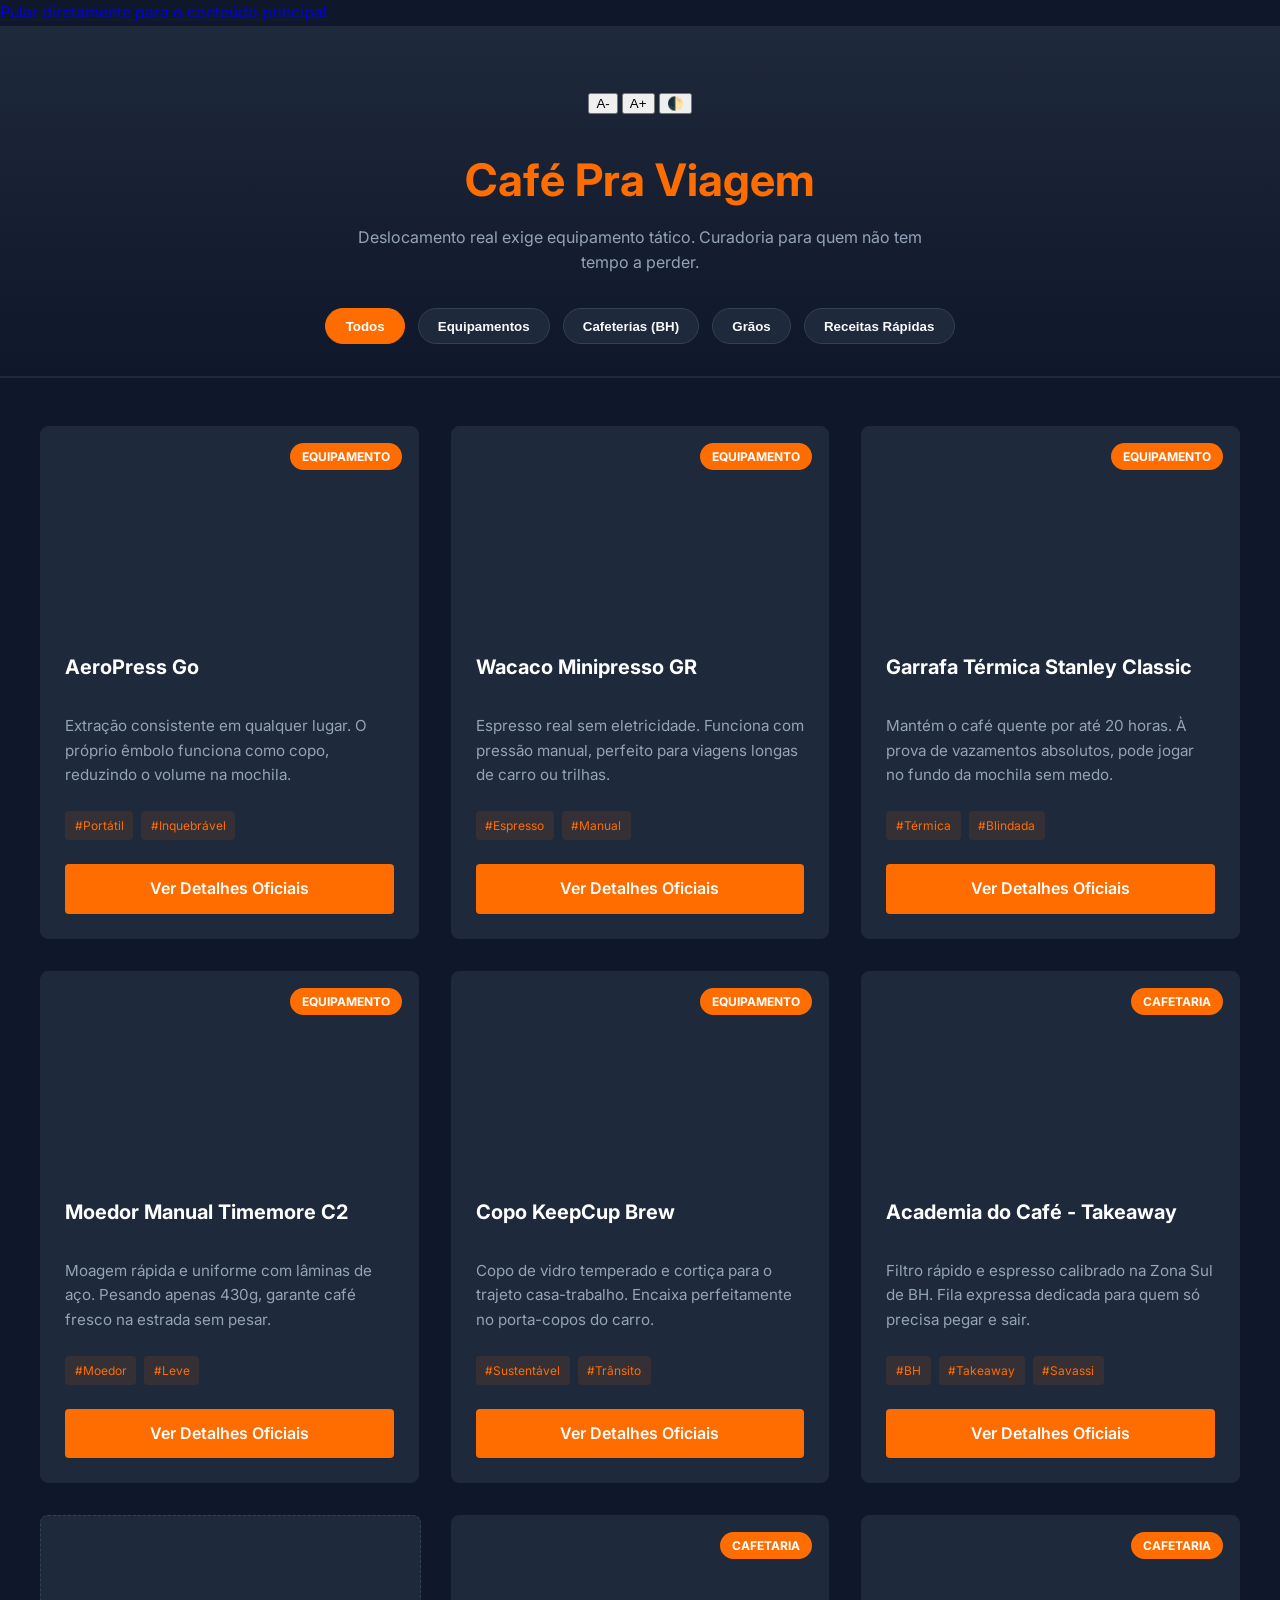
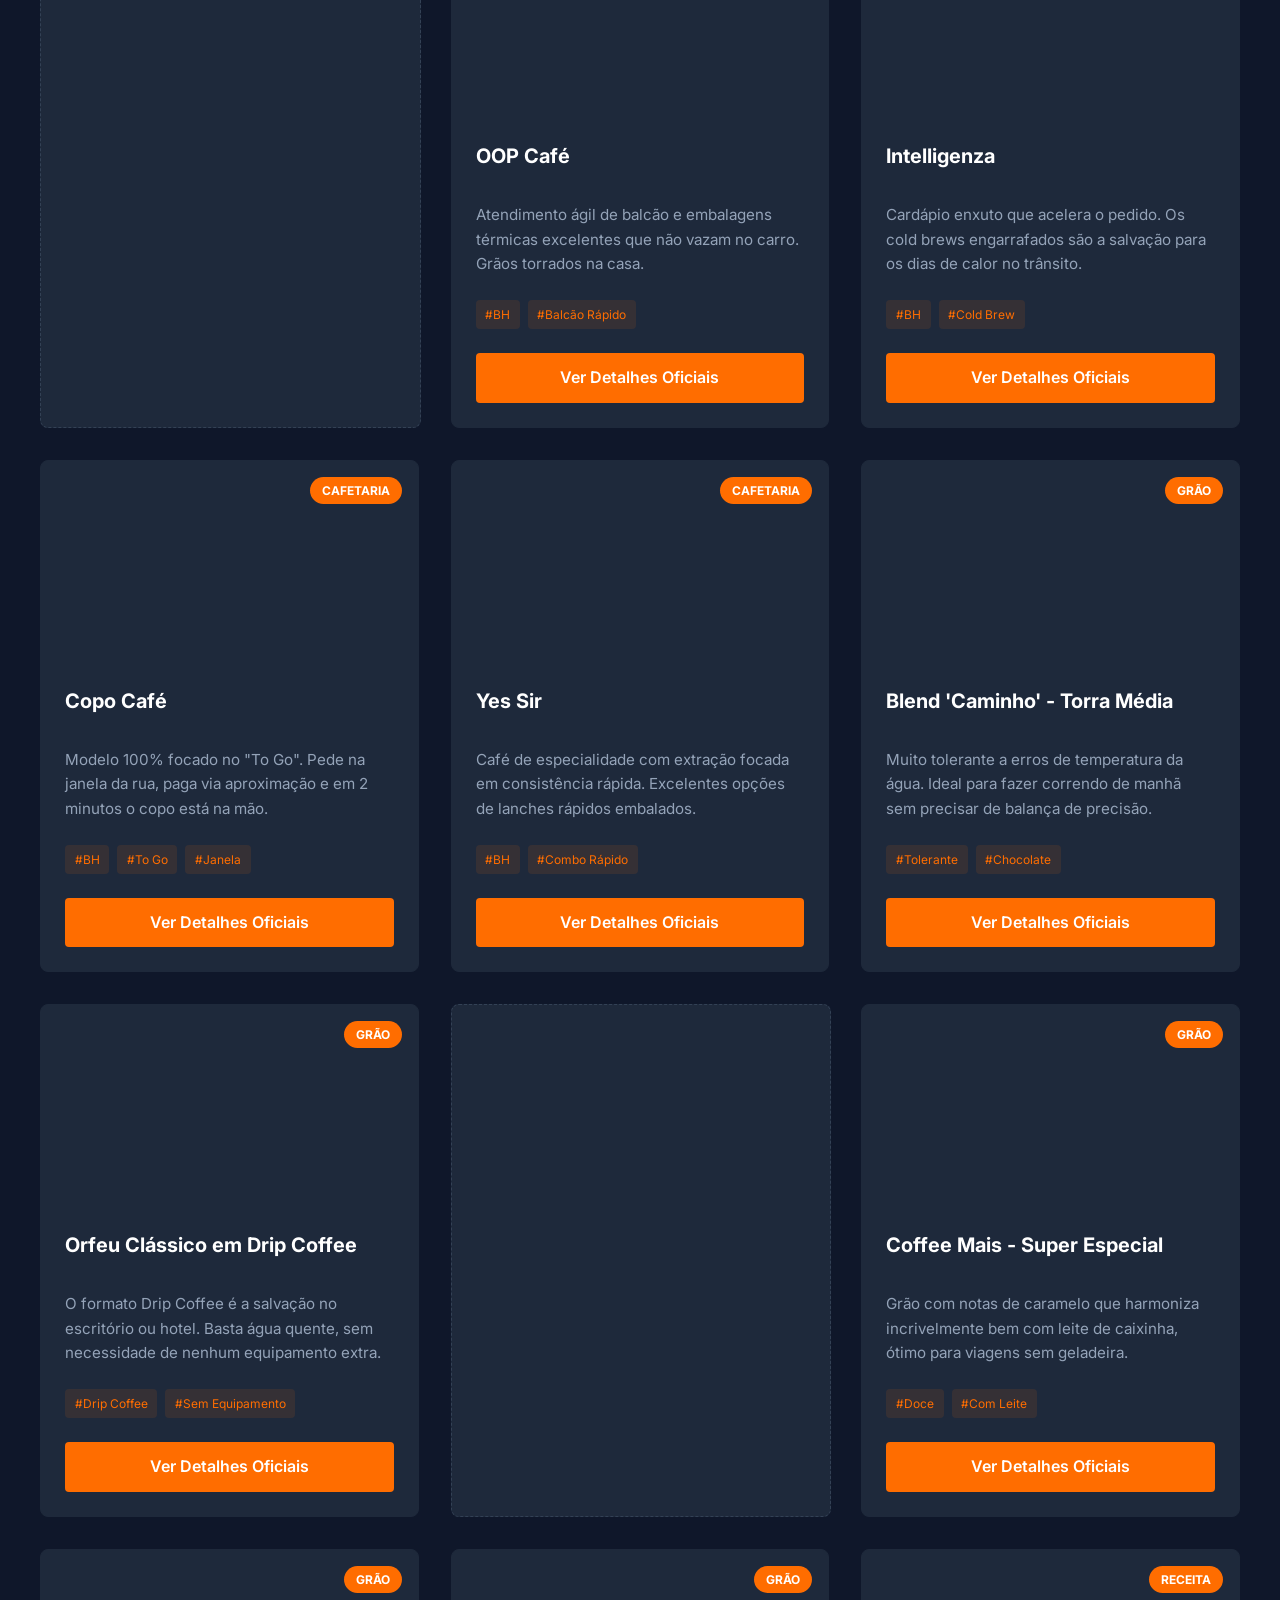
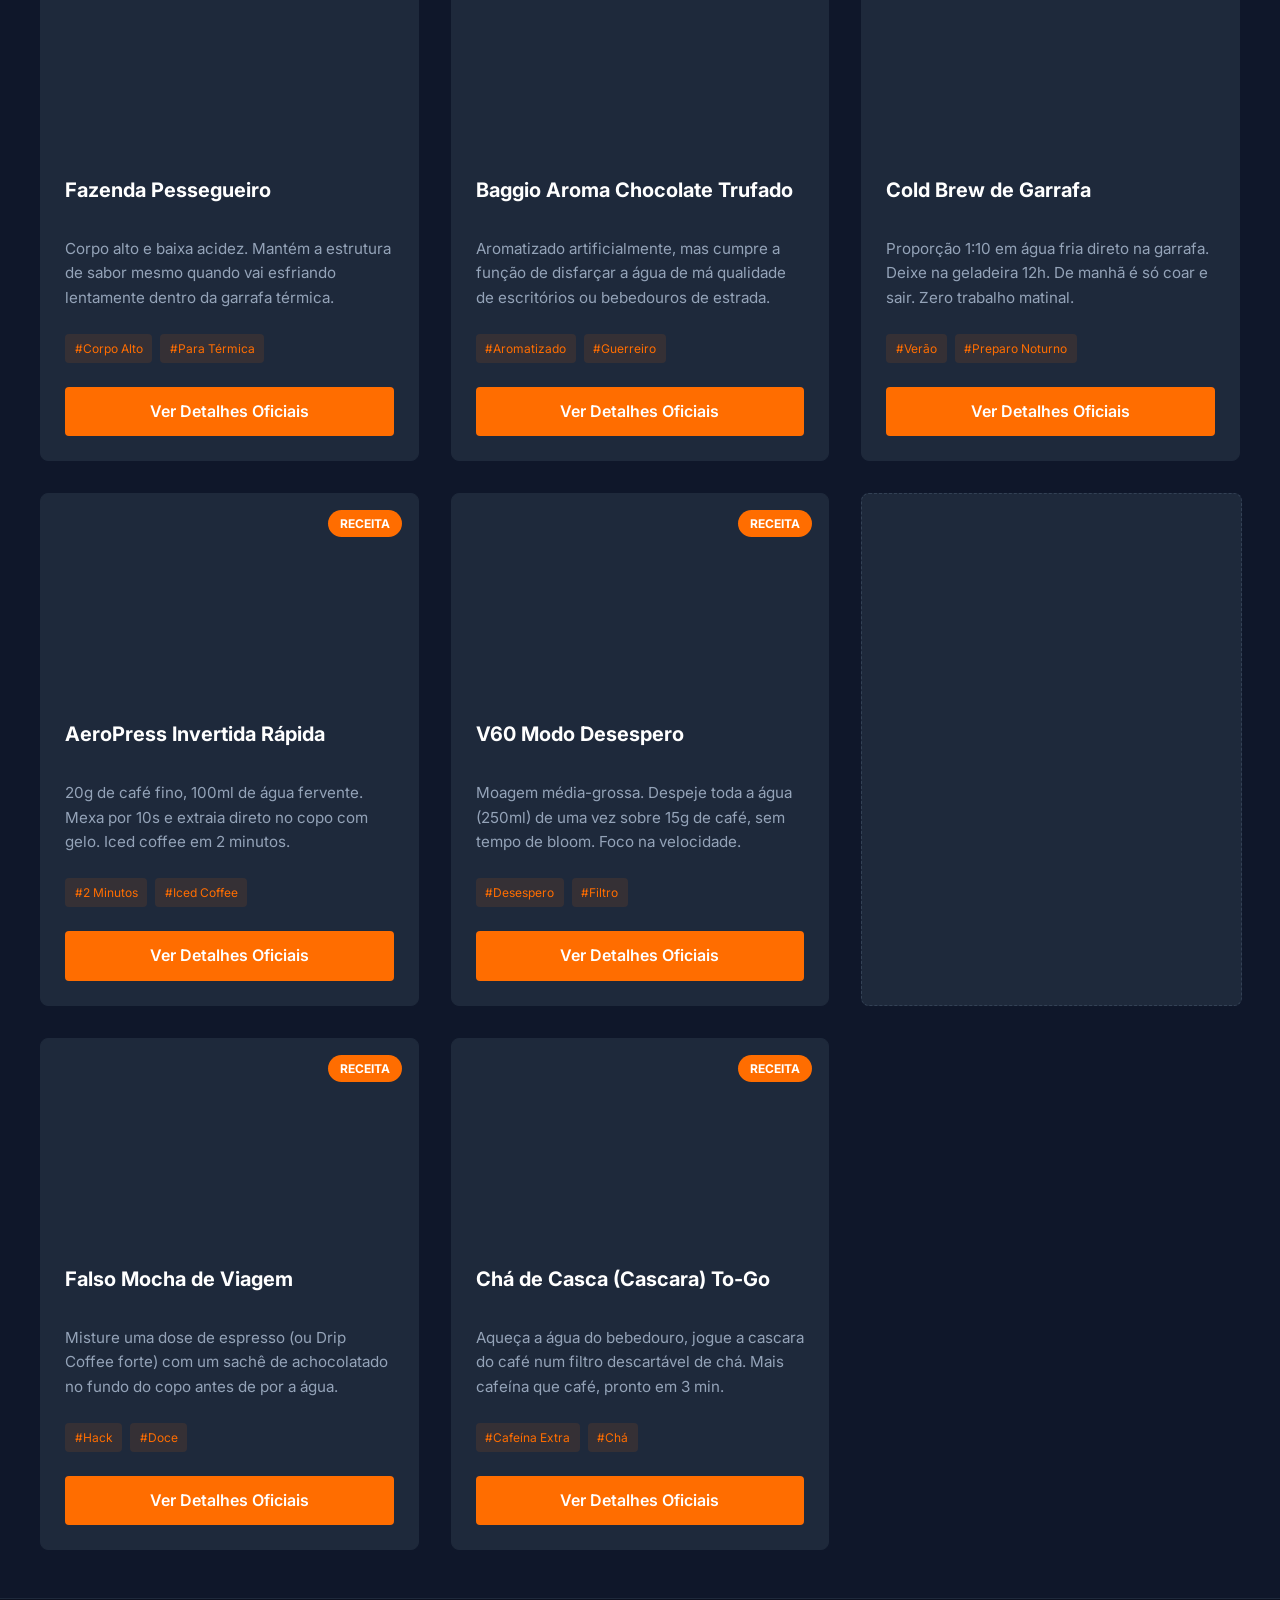
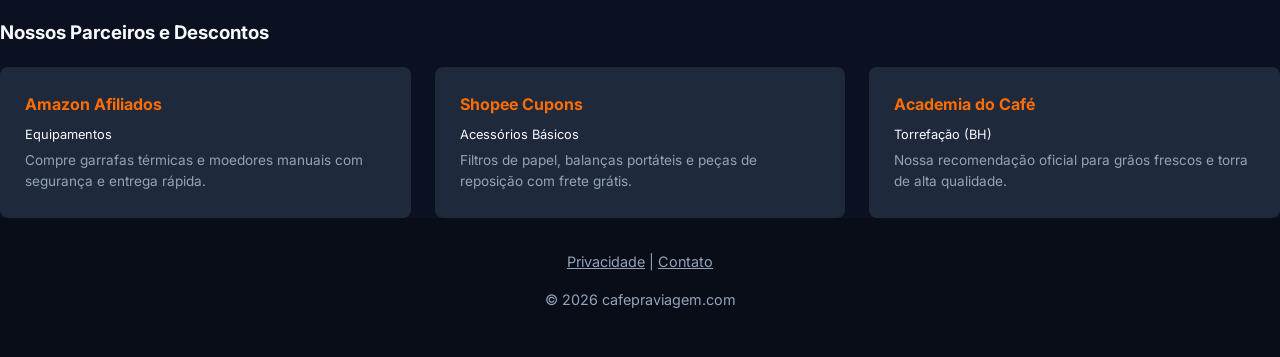
==== commit 46f1e6a3: "Add files via upload" ====
--- a/index.html
+++ b/index.html
@@ -1,250 +1,83 @@
-<!-- index.html -->
 <!DOCTYPE html>
-<html lang="pt-BR" data-theme="light">
+<html lang="pt-BR" data-theme="dark">
 <head>
-  <meta charset="UTF-8" />
-  <meta name="viewport" content="width=device-width, initial-scale=1.0" />
-  <title>Café Pra Viagem | Receitas, cafeterias, grãos e equipamentos para café em movimento</title>
-  <meta name="description" content="Portal curatorial sobre café pra viagem com receitas portáteis, cafeterias recomendadas, grãos, mugs, equipamentos e dicas para quem vive em movimento." />
-  <meta name="keywords" content="café pra viagem, café para viagem, cafeteria takeaway, receitas café gelado, copo térmico, grãos de café, métodos portáteis, café em trânsito" />
-  <meta name="author" content="Café Pra Viagem" />
-  <meta name="robots" content="index, follow, max-image-preview:large" />
-  <meta name="theme-color" content="#9a5b34" />
-  <link rel="canonical" href="https://cafepraviagem.com/" />
+    <meta charset="UTF-8">
+    <meta name="viewport" content="width=device-width, initial-scale=1.0">
+    
+    <title>Café Pra Viagem | Praticidade e Deslocamento</title>
+    <meta name="description" content="O hub definitivo para quem precisa de café de verdade, equipamentos portáteis e cafeterias takeaway.">
+    
+    <!-- Google Tag Manager (Head) -->
+    <script>(function(w,d,s,l,i){w[l]=w[l]||[];w[l].push({'gtm.start':
+    new Date().getTime(),event:'gtm.js'});var f=d.getElementsByTagName(s)[0],
+    j=d.createElement(s),dl=l!='dataLayer'?'&l='+l:'';j.async=true;j.src=
+    'https://www.googletagmanager.com/gtm.js?id='+i+dl;f.parentNode.insertBefore(j,f);
+    })(window,document,'script','dataLayer','GTM-SUBSTITUIR');</script>
+    <!-- Fim Google Tag Manager -->
 
-  <meta property="og:locale" content="pt_BR" />
-  <meta property="og:type" content="website" />
-  <meta property="og:title" content="Café Pra Viagem | Seu guia para beber melhor em movimento" />
-  <meta property="og:description" content="Descubra receitas, cafeterias, grãos e equipamentos que realmente funcionam para quem vive correndo, viajando ou saindo cedo com café na mão." />
-  <meta property="og:url" content="https://cafepraviagem.com/" />
-  <meta property="og:site_name" content="Café Pra Viagem" />
-  <meta property="og:image" content="https://cafepraviagem.com/assets/og-cafe-pra-viagem.jpg" />
-  <meta property="og:image:alt" content="Copo térmico com café e elementos de viagem em composição editorial" />
-
-  <meta name="twitter:card" content="summary_large_image" />
-  <meta name="twitter:title" content="Café Pra Viagem | Receitas, cafeterias e equipamentos para sair com café" />
-  <meta name="twitter:description" content="Um portal feito para fãs de café e pessoas em movimento que precisam beber melhor fora de casa." />
-  <meta name="twitter:image" content="https://cafepraviagem.com/assets/og-cafe-pra-viagem.jpg" />
-
-  <script>
-    (function(w,d,s,l,i){w[l]=w[l]||[];w[l].push({'gtm.start':new Date().getTime(),event:'gtm.js'});var f=d.getElementsByTagName(s)[0],j=d.createElement(s),dl=l!='dataLayer'?'&l='+l:'';j.async=true;j.src='https://www.googletagmanager.com/gtm.js?id='+i+dl;f.parentNode.insertBefore(j,f);})(window,document,'script','dataLayer','GTM-XXXXXXX');
-  </script>
-
-  <script async src="https://www.googletagmanager.com/gtag/js?id=AW-XXXXXXXXX"></script>
-  <script>
-    window.dataLayer = window.dataLayer || [];
-    function gtag(){dataLayer.push(arguments);}
-    gtag('js', new Date());
-    gtag('config', 'AW-XXXXXXXXX');
-  </script>
-
-  <link rel="preconnect" href="https://fonts.googleapis.com" />
-  <link rel="preconnect" href="https://fonts.gstatic.com" crossorigin />
-  <link href="https://fonts.googleapis.com/css2?family=Manrope:wght@400;500;600;700;800&family=Prata&display=swap" rel="stylesheet" />
-  <link rel="stylesheet" href="style.css" />
+    <link rel="stylesheet" href="style.css">
+    <link href="https://fonts.googleapis.com/css2?family=Inter:wght@400;600;700&display=swap" rel="stylesheet">
 </head>
 <body>
-  <noscript>
-    <iframe src="https://www.googletagmanager.com/ns.html?id=GTM-XXXXXXX" height="0" width="0" style="display:none;visibility:hidden"></iframe>
-  </noscript>
+    <!-- Google Tag Manager (Body Fallback) -->
+    <noscript><iframe src="https://www.googletagmanager.com/ns.html?id=GTM-SUBSTITUIR"
+    height="0" width="0" style="display:none;visibility:hidden"></iframe></noscript>
+    <!-- Fim Google Tag Manager -->
 
-  <a class="skip-link" href="#lista-ferramentas">Pular para os cards do portal</a>
+    <!-- Acessibilidade: Skip Link estrutural -->
+    <a class="skip-link" href="#grid-resultados">Pular diretamente para o conteúdo principal</a>
 
-  <header class="cabecalho-site">
-    <div class="container">
-      <div class="nav-bar glass-effect">
-        <a href="./index.html" class="logotipo" aria-label="Ir para a página inicial do Café Pra Viagem">
-          <svg class="brand-mark" viewBox="0 0 160 42" aria-hidden="true" xmlns="http://www.w3.org/2000/svg">
-            <g fill="none" stroke="currentColor" stroke-width="2.4" stroke-linecap="round" stroke-linejoin="round">
-              <path d="M18 28c0 6 5 10 12 10s12-4 12-10V15H18v13Z"></path>
-              <path d="M42 18h8c5 0 9 4 9 9s-4 9-9 9h-8"></path>
-              <path d="M22 10c2-2 2-4 0-6"></path>
-              <path d="M30 10c2-2 2-4 0-6"></path>
-              <path d="M38 10c2-2 2-4 0-6"></path>
-              <path d="M78 32c8-1 13-6 17-13 6-10 14-15 29-15"></path>
-              <path d="M117 8l8-4-2 8"></path>
-            </g>
-          </svg>
-          <span>Café<span class="marca-destaque">Pra</span>Viagem</span>
-        </a>
-
-        <div class="controles-a11y" aria-label="Controles de acessibilidade e tema">
-          <button id="btn-fonte-menos" class="btn-a11y glass-btn" type="button" aria-label="Diminuir fonte">A-</button>
-          <button id="btn-fonte-mais" class="btn-a11y glass-btn" type="button" aria-label="Aumentar fonte">A+</button>
-          <button id="btn-tema" class="btn-a11y glass-btn" type="button" aria-label="Alternar tema" data-theme-toggle>
-            <svg width="18" height="18" viewBox="0 0 24 24" fill="none" stroke="currentColor" stroke-width="2">
-              <path d="M21 12.79A9 9 0 1 1 11.21 3 7 7 0 0 0 21 12.79z"></path>
-            </svg>
-          </button>
-        </div>
-      </div>
-    </div>
-  </header>
-
-  <main id="conteudo-principal">
-    <section class="hero">
-      <div class="container hero-grid">
-        <div class="hero-copy">
-          <p class="hero-kicker">Café em trânsito, sem café ruim</p>
-          <h1 class="hero-title">Receitas, grãos, cafeterias e equipamentos para quem sai com pressa, mas não abre mão do sabor.</h1>
-          <p class="hero-subtitle">O Café Pra Viagem organiza o que realmente ajuda fãs de café e pessoas em movimento: preparo portátil, escolhas melhores na rua, recipientes confiáveis e pontos de parada com boa recomendação.</p>
-
-          <div class="hero-metricas" aria-label="Indicadores do portal">
-            <article class="metrica-card glass-effect">
-              <strong id="total-ferramentas">0</strong>
-              <small>Guias e indicações</small>
-            </article>
-            <article class="metrica-card glass-effect">
-              <strong id="total-categorias">0</strong>
-              <small>Categorias úteis</small>
-            </article>
-            <article class="metrica-card glass-effect">
-              <strong>100%</strong>
-              <small>Foco no café</small>
-            </article>
-          </div>
+    <header class="hero-section">
+        <!-- Controles de Acessibilidade Cognitiva e Visual -->
+        <div class="controles-a11y" aria-label="Controles de exibição">
+            <button type="button" id="btn-fonte-menos" aria-label="Reduzir tamanho da fonte">A-</button>
+            <button type="button" id="btn-fonte-mais" aria-label="Aumentar tamanho da fonte">A+</button>
+            <button type="button" id="btn-tema" aria-label="Alternar modo de contraste">🌓</button>
         </div>
 
-        <aside class="hero-painel glass-effect" aria-label="Resumo do posicionamento do portal">
-          <div class="painel-badge">Posicionamento editorial</div>
-          <h2>Entre o ritual do café e a lógica da viagem.</h2>
-          <p>Um hub pensado para quem tem pouco tempo, deslocamento real e zero paciência para café morno, vazamento na mochila ou parada ruim no caminho.</p>
-          <ul class="hero-pontos" role="list">
-            <li>Receitas portáteis e consistentes.</li>
-            <li>Equipamentos com foco em uso real.</li>
-            <li>Cafeterias com retirada e praticidade.</li>
-            <li>Grãos que funcionam no dia a dia.</li>
-          </ul>
-        </aside>
-      </div>
-    </section>
+        <h1>Café Pra Viagem</h1>
+        <p>Deslocamento real exige equipamento tático. Curadoria para quem não tem tempo a perder.</p>
+        
+        <nav class="portal-filtros" aria-label="Filtros de categoria de conteúdo">
+            <button class="btn-filtro ativo" data-filtro="Todos">Todos</button>
+            <button class="btn-filtro" data-filtro="Equipamento">Equipamentos</button>
+            <button class="btn-filtro" data-filtro="Cafetaria">Cafeterias (BH)</button>
+            <button class="btn-filtro" data-filtro="Grão">Grãos</button>
+            <button class="btn-filtro" data-filtro="Receita">Receitas Rápidas</button>
+        </nav>
+    </header>
 
-    <section class="busca-section">
-      <div class="container">
-        <div class="busca-shell glass-effect">
-          <label for="campo-busca" class="sr-only">Busque por receitas, cafeterias, grãos ou equipamentos</label>
-          <input id="campo-busca" type="search" placeholder="Ex.: cold brew, moedor portátil, cafeteria com pickup, copo térmico..." autocomplete="off" />
-          <div class="busca-acoes">
-            <button id="btn-limpar-busca" class="btn-busca secundario" type="button">Limpar</button>
-            <button id="btn-google-busca" class="btn-busca primario" type="button">Buscar no Google</button>
-          </div>
+    <!-- O contêiner usa aria-live para anunciar mudanças de filtro aos leitores de tela -->
+    <main id="grid-resultados" class="grid-container" aria-live="polite">
+        <!-- O script.js injetará os cartões de conteúdo e as divs estáticas do AdSense aqui -->
+    </main>
+
+    <footer>
+        <section class="parceiros-rodape" aria-labelledby="titulo-parceiros">
+            <h3 id="titulo-parceiros">Nossos Parceiros e Descontos</h3>
+            <!-- Degradação elegante: Se parceiros.json falhar ou vier vazio, esta div não quebra o layout -->
+            <div class="grid-parceiros" id="grid-parceiros-container"></div>
+        </section>
+        
+        <div class="rodape-legal">
+            <nav aria-label="Navegação auxiliar e termos legais">
+                <a href="politica-de-privacidade.html">Privacidade</a> | 
+                <a href="contato.html">Contato</a>
+            </nav>
+            <p>© 2026 cafepraviagem.com</p>
         </div>
+    </footer>
 
-        <nav id="bento-menu" class="bento-menu" aria-label="Filtros por categoria"></nav>
-        <p id="status-resultados" class="status-resultados" aria-live="polite">Mapeando o ecossistema do café pra viagem...</p>
-      </div>
-    </section>
+    <script src="script.js"></script>
 
-    <section class="bloco-editorial">
-      <div class="container bloco-editorial-grid">
-        <article class="editorial-card glass-effect">
-          <p class="section-kicker">Como selecionamos</p>
-          <h2>Critérios para proteger o seu tempo e o seu café.</h2>
-          <p>Em vez de listar qualquer item “bonito”, o portal prioriza o que resolve fricção real: temperatura, portabilidade, vedação, limpeza, velocidade de preparo e qualidade na parada rápida.</p>
-        </article>
-
-        <div class="editorial-stack">
-          <article class="mini-card glass-effect">
-            <strong>Portabilidade honesta</strong>
-            <span>Selecionamos soluções que cabem em uma rotina real, não apenas em fotos bonitas de bancada.</span>
-          </article>
-          <article class="mini-card glass-effect">
-            <strong>Parada mais inteligente</strong>
-            <span>Mapeamos cafeterias e referências úteis para quem precisa pegar o café e seguir.</span>
-          </article>
-          <article class="mini-card glass-effect">
-            <strong>Ritual sem exagero</strong>
-            <span>O foco é sair melhor preparado, não carregar um laboratório inteiro na mochila.</span>
-          </article>
+    <!-- Acessibilidade: Camada VLibras embutida no final do DOM -->
+    <div vw class="enabled">
+        <div vw-access-button class="active"></div>
+        <div vw-plugin-wrapper>
+            <div class="vw-plugin-top-wrapper"></div>
         </div>
-      </div>
-    </section>
-
-    <section class="ads-shell">
-      <div class="container">
-        <div class="ads-bloco glass-effect" aria-label="Espaço preparado para publicidade">
-          <span>Apoio estratégico e publicidade</span>
-        </div>
-      </div>
-    </section>
-
-    <section class="cards-section">
-      <div class="container">
-        <div id="lista-ferramentas" class="lista-ferramentas"></div>
-      </div>
-    </section>
-  </main>
-
-  <div id="modal-overlay" class="modal-overlay hidden" aria-hidden="true">
-    <div class="modal-content glass-effect" role="dialog" aria-modal="true" aria-labelledby="artigo-titulo">
-      <button id="fechar-modal" class="btn-fechar glass-btn" type="button" aria-label="Fechar modal">✕</button>
-
-      <div class="modal-header">
-        <div class="modal-emoji-wrap glass-effect">
-          <span id="artigo-emoji" class="modal-emoji">☕</span>
-        </div>
-        <div class="modal-header-copy">
-          <p id="artigo-categoria" class="modal-categoria">Categoria</p>
-          <h2 id="artigo-titulo">Título</h2>
-        </div>
-      </div>
-
-      <div class="dor-box glass-effect">
-        <strong>Problema que resolve</strong>
-        <p id="artigo-dor">Descrição da dor.</p>
-      </div>
-
-      <div class="artigo-corpo">
-        <p id="artigo-descricao"></p>
-        <div id="artigo-tags" class="tags-container"></div>
-
-        <dl class="detalhes-editoriais">
-          <div class="glass-effect">
-            <dt>Melhor para</dt>
-            <dd id="artigo-melhor-para"></dd>
-          </div>
-          <div class="glass-effect">
-            <dt>Ponto de atenção</dt>
-            <dd id="artigo-cuidado"></dd>
-          </div>
-        </dl>
-      </div>
-
-      <div class="acoes-ferramenta glass-effect">
-        <a id="artigo-link" class="btn-primario" href="#" target="_blank" rel="noopener noreferrer">Abrir referência oficial</a>
-        <div class="share-buttons">
-          <p class="share-title">Compartilhe esta descoberta</p>
-          <div id="botoes-compartilhamento" class="share-buttons-grid"></div>
-        </div>
-      </div>
     </div>
-  </div>
-
-  <footer class="rodape-site">
-    <div class="container">
-      <section class="rodape-top glass-effect">
-        <div>
-          <p class="section-kicker">Ecossistema do portal</p>
-          <h2>Café Pra Viagem é um hub sobre mobilidade, rotina e boas escolhas para quem vive com a xícara na mão.</h2>
-        </div>
-        <p>O conteúdo tem caráter editorial e curatorial, reunindo referências para preparo, compra, transporte e consumo de café em contexto de deslocamento real.</p>
-      </section>
-
-      <section class="parceiros-shell">
-        <h3>Projetos parceiros da rede</h3>
-        <nav id="grid-parceiros-container" class="grid-parceiros" aria-label="Sites parceiros"></nav>
-      </section>
-
-      <div class="rodape-bottom">
-        <p>© 2026 Café Pra Viagem. Portal editorial sobre café e mobilidade.</p>
-        <nav class="links-rodape" aria-label="Links institucionais">
-          <a href="sobre.html">Sobre</a>
-          <a href="privacidade.html">Privacidade</a>
-        </nav>
-      </div>
-    </div>
-  </footer>
-
-  <script src="script.js" defer></script>
+    <script src="https://vlibras.gov.br/app/vlibras-plugin.js"></script>
+    <script>new window.VLibras.Widget('https://vlibras.gov.br/app');</script>
 </body>
-</html>
+</html>
--- a/style.css
+++ b/style.css
@@ -1,1173 +1,145 @@
-/* Art direction: café especial + vida em movimento → editorial acolhedor, funcional e urbano
-   Palette: marrom profundo, bege quente e terracota suave
-   Typography: Playfair Display + Inter — elegância de revista com leitura móvel eficiente
-   Density: balanced */
-
-:root,
-[data-theme="light"] {
-  --text-xs: clamp(0.75rem, 0.7rem + 0.25vw, 0.875rem);
-  --text-sm: clamp(0.875rem, 0.8rem + 0.35vw, 1rem);
-  --text-base: clamp(1rem, 0.95rem + 0.25vw, 1.125rem);
-  --text-lg: clamp(1.125rem, 1rem + 0.75vw, 1.5rem);
-  --text-xl: clamp(1.5rem, 1.2rem + 1.25vw, 2.25rem);
-  --text-2xl: clamp(2rem, 1.2rem + 2.5vw, 3.5rem);
-  --text-3xl: clamp(2.5rem, 1rem + 4vw, 5rem);
-  --text-hero: clamp(3rem, 0.5rem + 7vw, 7rem);
-
-  --space-1: 0.25rem;
-  --space-2: 0.5rem;
-  --space-3: 0.75rem;
-  --space-4: 1rem;
-  --space-5: 1.25rem;
-  --space-6: 1.5rem;
-  --space-8: 2rem;
-  --space-10: 2.5rem;
-  --space-12: 3rem;
-  --space-16: 4rem;
-  --space-20: 5rem;
-  --space-24: 6rem;
-  --space-32: 8rem;
-
-  --color-bg: #f5ebe6;
-  --color-surface: rgba(249, 241, 236, 0.72);
-  --color-surface-2: rgba(255, 250, 247, 0.88);
-  --color-surface-offset: rgba(236, 223, 214, 0.72);
-  --color-surface-offset-2: rgba(230, 214, 205, 0.9);
-  --color-surface-dynamic: rgba(221, 203, 193, 0.92);
-  --color-divider: rgba(92, 63, 53, 0.14);
-  --color-border: rgba(92, 63, 53, 0.18);
-
-  --color-text: #2c1e1a;
-  --color-text-muted: #6b5750;
-  --color-text-faint: #9b857c;
-  --color-text-inverse: #f8f1ec;
-
-  --color-primary: #d97746;
-  --color-primary-hover: #bf6538;
-  --color-primary-active: #9f512a;
-  --color-primary-highlight: rgba(217, 119, 70, 0.14);
-
-  --color-warning: #ad6a32;
-  --color-warning-hover: #8a5224;
-  --color-warning-active: #6d3f18;
-  --color-warning-highlight: rgba(173, 106, 50, 0.14);
-
-  --color-error: #ab5a67;
-  --color-error-hover: #8f4350;
-  --color-error-active: #74303b;
-  --color-error-highlight: rgba(171, 90, 103, 0.14);
-
-  --color-notification: #b5674b;
-  --color-notification-hover: #954f36;
-  --color-notification-active: #743a24;
-  --color-notification-highlight: rgba(181, 103, 75, 0.14);
-
-  --color-orange: #cf7a34;
-  --color-orange-hover: #b86521;
-  --color-orange-active: #924c16;
-  --color-orange-highlight: rgba(207, 122, 52, 0.14);
-
-  --color-gold: #b38d45;
-  --color-gold-hover: #8f6d2f;
-  --color-gold-active: #70521e;
-  --color-gold-highlight: rgba(179, 141, 69, 0.14);
-
-  --color-yellow: #b89039;
-  --color-yellow-hover: #927026;
-  --color-yellow-active: #70541a;
-  --color-yellow-highlight: rgba(184, 144, 57, 0.14);
-
-  --color-success: #5d7a43;
-  --color-success-hover: #48612f;
-  --color-success-active: #32441f;
-  --color-success-highlight: rgba(93, 122, 67, 0.14);
-
-  --color-blue: #587792;
-  --color-blue-hover: #426176;
-  --color-blue-active: #2d4351;
-  --color-blue-highlight: rgba(88, 119, 146, 0.14);
-
-  --color-purple: #856382;
-  --color-purple-hover: #684b65;
-  --color-purple-active: #4e354c;
-  --color-purple-highlight: rgba(133, 99, 130, 0.14);
-
-  --radius-sm: 0.375rem;
-  --radius-md: 0.75rem;
-  --radius-lg: 1.125rem;
-  --radius-xl: 1.5rem;
-  --radius-full: 9999px;
-
-  --transition-interactive: 180ms cubic-bezier(0.16, 1, 0.3, 1);
-
-  --shadow-sm: 0 1px 2px rgba(70, 45, 38, 0.08), 0 6px 16px rgba(70, 45, 38, 0.05);
-  --shadow-md: 0 10px 26px rgba(70, 45, 38, 0.12), 0 2px 6px rgba(70, 45, 38, 0.06);
-  --shadow-lg: 0 24px 60px rgba(70, 45, 38, 0.18), 0 8px 18px rgba(70, 45, 38, 0.08);
-
-  --content-narrow: 640px;
-  --content-default: 1080px;
-  --content-wide: 1240px;
-  --content-full: 100%;
-
-  --font-display: "Playfair Display", Georgia, serif;
-  --font-body: "Inter", "Segoe UI", sans-serif;
-
-  --hero-overlay: radial-gradient(circle at top left, rgba(217, 119, 70, 0.2), transparent 42%),
-                  radial-gradient(circle at bottom right, rgba(44, 30, 26, 0.12), transparent 34%);
-}
-
-[data-theme="dark"] {
-  --color-bg: #1f1512;
-  --color-surface: rgba(39, 28, 24, 0.72);
-  --color-surface-2: rgba(48, 35, 30, 0.84);
-  --color-surface-offset: rgba(56, 42, 36, 0.72);
-  --color-surface-offset-2: rgba(67, 51, 44, 0.88);
-  --color-surface-dynamic: rgba(84, 63, 54, 0.92);
-  --color-divider: rgba(245, 235, 230, 0.12);
-  --color-border: rgba(245, 235, 230, 0.14);
-
-  --color-text: #f1e6df;
-  --color-text-muted: #cfbeb5;
-  --color-text-faint: #a88f84;
-  --color-text-inverse: #211713;
-
-  --color-primary: #e28b5c;
-  --color-primary-hover: #eba179;
-  --color-primary-active: #f2bb97;
-  --color-primary-highlight: rgba(226, 139, 92, 0.16);
-
-  --color-warning: #d38d59;
-  --color-warning-hover: #dea172;
-  --color-warning-active: #eab890;
-  --color-warning-highlight: rgba(211, 141, 89, 0.16);
-
-  --color-error: #ce7f8a;
-  --color-error-hover: #d9959f;
-  --color-error-active: #e6b2b9;
-  --color-error-highlight: rgba(206, 127, 138, 0.16);
-
-  --color-notification: #db8d72;
-  --color-notification-hover: #e6a28a;
-  --color-notification-active: #efbba9;
-  --color-notification-highlight: rgba(219, 141, 114, 0.16);
-
-  --shadow-sm: 0 1px 2px rgba(0, 0, 0, 0.24);
-  --shadow-md: 0 8px 22px rgba(0, 0, 0, 0.28);
-  --shadow-lg: 0 24px 54px rgba(0, 0, 0, 0.34);
-}
-
-@media (prefers-color-scheme: dark) {
-  :root:not([data-theme="light"]) {
-    --color-bg: #1f1512;
-    --color-surface: rgba(39, 28, 24, 0.72);
-    --color-surface-2: rgba(48, 35, 30, 0.84);
-    --color-surface-offset: rgba(56, 42, 36, 0.72);
-    --color-surface-offset-2: rgba(67, 51, 44, 0.88);
-    --color-surface-dynamic: rgba(84, 63, 54, 0.92);
-    --color-divider: rgba(245, 235, 230, 0.12);
-    --color-border: rgba(245, 235, 230, 0.14);
-    --color-text: #f1e6df;
-    --color-text-muted: #cfbeb5;
-    --color-text-faint: #a88f84;
-    --color-text-inverse: #211713;
-    --color-primary: #e28b5c;
-    --color-primary-hover: #eba179;
-    --color-primary-active: #f2bb97;
-    --color-primary-highlight: rgba(226, 139, 92, 0.16);
-    --shadow-sm: 0 1px 2px rgba(0, 0, 0, 0.24);
-    --shadow-md: 0 8px 22px rgba(0, 0, 0, 0.28);
-    --shadow-lg: 0 24px 54px rgba(0, 0, 0, 0.34);
-  }
-}
-
-*,
-*::before,
-*::after {
-  box-sizing: border-box;
-  margin: 0;
-  padding: 0;
-}
-
-html {
-  -moz-text-size-adjust: none;
-  -webkit-text-size-adjust: none;
-  text-size-adjust: none;
-  -webkit-font-smoothing: antialiased;
-  -moz-osx-font-smoothing: grayscale;
-  text-rendering: optimizeLegibility;
-  scroll-behavior: smooth;
-  hanging-punctuation: first last;
-  scroll-padding-top: var(--space-16);
+:root {
+    var(--bg-analitico): #0F172A;
+    --superficie-analitico: #1E293B;
+    --superficie-clara: #334155;
+    --texto-primario: #F8FAFC;
+    --texto-secundario: #94A3B8;
+    --acento-vibrante: #FF6D00;
+    --font-stack: 'Inter', system-ui, -apple-system, sans-serif;
 }
 
 body {
-  min-height: 100dvh;
-  line-height: 1.6;
-  font-family: var(--font-body, sans-serif);
-  font-size: var(--text-base);
-  color: var(--color-text);
-  background:
-    linear-gradient(180deg, rgba(217, 119, 70, 0.08), transparent 18%),
-    linear-gradient(135deg, rgba(44, 30, 26, 0.03), transparent 60%),
-    var(--color-bg);
+    background-color: #0F172A;
+    color: var(--texto-primario);
+    font-family: var(--font-stack);
+    margin: 0;
+    line-height: 1.6;
 }
 
-img,
-picture,
-video,
-canvas,
-svg {
-  display: block;
-  max-width: 100%;
-  height: auto;
+.hero-section {
+    text-align: center;
+    padding: 4rem 1rem 2rem;
+    border-bottom: 2px solid var(--superficie-analitico);
+    background: linear-gradient(180deg, #1E293B 0%, #0F172A 100%);
 }
 
-ul[role="list"],
-ol[role="list"] {
-  list-style: none;
+.hero-section h1 { color: var(--acento-vibrante); font-size: 2.8rem; margin-bottom: 0.5rem; }
+.hero-section p { color: var(--texto-secundario); max-width: 600px; margin: 0 auto 2rem; }
+
+/* Filtros do Portal */
+.portal-filtros {
+    display: flex;
+    justify-content: center;
+    flex-wrap: wrap;
+    gap: 0.8rem;
+    margin-top: 2rem;
 }
 
-input,
-button,
-textarea,
-select {
-  font: inherit;
-  color: inherit;
+.btn-filtro {
+    background: var(--superficie-analitico);
+    color: var(--texto-primario);
+    border: 1px solid #334155;
+    padding: 0.6rem 1.2rem;
+    border-radius: 99px;
+    cursor: pointer;
+    font-weight: 600;
+    transition: all 0.2s ease;
 }
 
-h1,
-h2,
-h3,
-h4,
-h5,
-h6 {
-  text-wrap: balance;
-  line-height: 1.15;
+.btn-filtro:hover { background: var(--superficie-clara); }
+.btn-filtro.ativo { background: var(--acento-vibrante); border-color: var(--acento-vibrante); color: #fff; }
+
+/* Grid e Cartões */
+.grid-container {
+    display: grid;
+    grid-template-columns: repeat(auto-fill, minmax(320px, 1fr));
+    gap: 2rem;
+    padding: 3rem 2rem;
+    max-width: 1200px;
+    margin: 0 auto;
+    min-height: 50vh;
 }
 
-p,
-li,
-figcaption {
-  text-wrap: pretty;
-  max-width: 72ch;
+.cartao {
+    background: var(--superficie-analitico);
+    border-radius: 8px;
+    overflow: hidden;
+    transition: transform 0.2s ease;
+    display: flex;
+    flex-direction: column;
+    border: 1px solid #1E293B;
 }
 
-::selection {
-  background: rgba(217, 119, 70, 0.22);
-  color: var(--color-text);
+.cartao:hover { transform: translateY(-4px); border-color: var(--acento-vibrante); }
+.cartao-img { height: 200px; background-size: cover; background-position: center; position: relative; }
+.etiqueta-categoria { position: absolute; top: 1rem; right: 1rem; background: var(--acento-vibrante); color: #fff; padding: 0.25rem 0.75rem; border-radius: 99px; font-size: 0.75rem; font-weight: bold; text-transform: uppercase; }
+
+.cartao-conteudo { padding: 1.5rem; flex-grow: 1; display: flex; flex-direction: column; }
+.cartao-conteudo h2 { margin: 0 0 1rem 0; font-size: 1.25rem; color: #fff;}
+.cartao-conteudo p { color: var(--texto-secundario); font-size: 0.95rem; margin-bottom: 1.5rem; flex-grow: 1; }
+
+.tags { margin-bottom: 1.5rem; display: flex; flex-wrap: wrap; gap: 0.5rem; }
+.tags span { font-size: 0.75rem; color: var(--acento-vibrante); background: rgba(255, 109, 0, 0.1); padding: 0.3rem 0.6rem; border-radius: 4px; }
+
+.btn-acao { display: block; text-align: center; background: var(--acento-vibrante); color: #fff; text-decoration: none; padding: 0.75rem; border-radius: 4px; font-weight: 600; transition: background 0.2s; }
+.btn-acao:hover { background: #E66000; }
+
+/* Prevenção CLS e Espaço AdSense */
+.area-adsense {
+    width: 100%;
+    min-height: 250px;
+    background-color: var(--superficie-analitico);
+    border: 1px dashed #334155;
+    display: flex;
+    align-items: center;
+    justify-content: center;
+    border-radius: 8px;
+    overflow: hidden;
 }
 
-:focus-visible {
-  outline: 2px solid var(--color-primary);
-  outline-offset: 3px;
-  border-radius: var(--radius-sm);
+/* Rodapé e Parceiros */
+footer {
+    background: #0B1120;
+    border-top: 1px solid #1E293B;
 }
 
-@media (prefers-reduced-motion: reduce) {
-  *,
-  *::before,
-  *::after {
-    animation-duration: 0.01ms !important;
-    animation-iteration-count: 1 !important;
-    transition-duration: 0.01ms !important;
-    scroll-behavior: auto !important;
-  }
+.parceiros-rodapé {
+    max-width: 1200px;
+    margin: 0 auto;
+    padding: 3rem 2rem;
+    text-align: center;
 }
 
-button {
-  cursor: pointer;
-  background: none;
-  border: none;
+.parceiros-rodapé h3 { color: #fff; margin-bottom: 2rem; }
+
+.grid-parceiros {
+    display: grid;
+    grid-template-columns: repeat(auto-fit, minmax(200px, 1fr));
+    gap: 1.5rem;
 }
 
-table {
-  border-collapse: collapse;
-  width: 100%;
+.parceiro-link {
+    background: var(--superficie-analitico);
+    padding: 1.5rem;
+    border-radius: 8px;
+    text-decoration: none;
+    color: var(--texto-primario);
+    display: flex;
+    flex-direction: column;
+    border: 1px solid transparent;
+    transition: all 0.2s;
 }
 
-a,
-button,
-[role="button"],
-[role="link"],
-input,
-textarea,
-select {
-  transition:
-    color var(--transition-interactive),
-    background var(--transition-interactive),
-    border-color var(--transition-interactive),
-    box-shadow var(--transition-interactive),
-    transform var(--transition-interactive),
-    opacity var(--transition-interactive);
+.parceiro-link:hover { border-color: var(--acento-vibrante); }
+.parceiro-link strong { color: var(--acento-vibrante); margin-bottom: 0.5rem; }
+.parceiro-link span { font-size: 0.85rem; color: var(--texto-secundario); }
+
+.rodape-legal {
+    text-align: center;
+    padding: 2rem;
+    background: #080D18;
+    color: var(--texto-secundario);
+    font-size: 0.9rem;
 }
 
-a {
-  color: inherit;
-  text-decoration: none;
-}
-
-.sr-only {
-  position: absolute;
-  width: 1px;
-  height: 1px;
-  padding: 0;
-  margin: -1px;
-  overflow: hidden;
-  clip: rect(0, 0, 0, 0);
-  white-space: nowrap;
-  border-width: 0;
-}
-
-.skip-link {
-  position: absolute;
-  top: -3rem;
-  left: var(--space-4);
-  z-index: 30;
-  padding: var(--space-3) var(--space-4);
-  border-radius: var(--radius-full);
-  background: var(--color-primary);
-  color: var(--color-text-inverse);
-}
-
-.skip-link:focus {
-  top: var(--space-4);
-}
-
-.site-shell {
-  width: min(var(--content-wide), calc(100% - var(--space-4) * 2));
-  margin: 0 auto;
-  padding: var(--space-4) 0 var(--space-16);
-}
-
-.glass-panel {
-  border: 1px solid var(--color-border);
-  background: linear-gradient(180deg, rgba(255, 255, 255, 0.18), rgba(255, 255, 255, 0.04)), var(--color-surface);
-  backdrop-filter: blur(22px) saturate(145%);
-  -webkit-backdrop-filter: blur(22px) saturate(145%);
-  box-shadow: var(--shadow-md);
-}
-
-.topbar {
-  position: sticky;
-  top: var(--space-4);
-  z-index: 20;
-  display: grid;
-  grid-template-columns: 1fr auto auto;
-  align-items: center;
-  gap: var(--space-4);
-  padding: var(--space-4) var(--space-5);
-  border-radius: var(--radius-xl);
-  margin-bottom: var(--space-8);
-}
-
-.brand-link {
-  display: inline-flex;
-  align-items: center;
-  gap: var(--space-3);
-  min-height: 44px;
-}
-
-.brand-mark {
-  width: 2.8rem;
-  color: var(--color-primary);
-}
-
-.brand-text {
-  display: flex;
-  flex-direction: column;
-  gap: 0.1rem;
-}
-
-.brand-text strong {
-  font-size: var(--text-sm);
-  font-weight: 800;
-  letter-spacing: 0.02em;
-}
-
-.brand-text small {
-  font-size: var(--text-xs);
-  color: var(--color-text-muted);
-}
-
-.topnav {
-  display: inline-flex;
-  align-items: center;
-  gap: var(--space-2);
-  flex-wrap: wrap;
-}
-
-.topnav a {
-  min-height: 44px;
-  display: inline-flex;
-  align-items: center;
-  padding: 0 var(--space-4);
-  border-radius: var(--radius-full);
-  color: var(--color-text-muted);
-}
-
-.topnav a:hover,
-.topnav a:focus-visible {
-  color: var(--color-text);
-  background: var(--color-primary-highlight);
-}
-
-.toolbar {
-  display: flex;
-  align-items: center;
-  gap: var(--space-2);
-}
-
-.icon-button {
-  min-width: 44px;
-  min-height: 44px;
-  display: inline-flex;
-  align-items: center;
-  justify-content: center;
-  border-radius: var(--radius-full);
-  border: 1px solid var(--color-border);
-  background: var(--color-surface-2);
-  box-shadow: var(--shadow-sm);
-}
-
-.icon-button:hover,
-.icon-button:focus-visible {
-  transform: translateY(-1px);
-  border-color: rgba(217, 119, 70, 0.36);
-}
-
-.hero {
-  display: grid;
-  grid-template-columns: minmax(0, 1.45fr) minmax(280px, 0.85fr);
-  gap: var(--space-5);
-  margin-bottom: var(--space-10);
-}
-
-.hero-copy,
-.hero-aside {
-  border-radius: calc(var(--radius-xl) + var(--space-1));
-  padding: clamp(var(--space-5), 4vw, var(--space-8));
-  position: relative;
-  overflow: hidden;
-}
-
-.hero-copy::before,
-.hero-aside::before,
-.collection-card::before,
-.newsletter-section::before {
-  content: "";
-  position: absolute;
-  inset: 0;
-  background: var(--hero-overlay);
-  opacity: 0.8;
-  pointer-events: none;
-}
-
-.hero-copy > *,
-.hero-aside > *,
-.collection-card > *,
-.newsletter-section > * {
-  position: relative;
-  z-index: 1;
-}
-
-.eyebrow {
-  display: inline-flex;
-  align-items: center;
-  gap: var(--space-2);
-  margin-bottom: var(--space-3);
-  font-size: var(--text-xs);
-  letter-spacing: 0.18em;
-  text-transform: uppercase;
-  color: var(--color-text-muted);
-}
-
-.hero h1 {
-  font-family: var(--font-display, serif);
-  font-size: var(--text-2xl);
-  margin-bottom: var(--space-4);
-  max-width: 14ch;
-}
-
-.hero-description {
-  color: var(--color-text-muted);
-  margin-bottom: var(--space-6);
-  font-size: var(--text-base);
-}
-
-.search-bar {
-  display: grid;
-  grid-template-columns: minmax(0, 1fr) auto auto auto;
-  gap: var(--space-3);
-  margin-bottom: var(--space-6);
-}
-
-.search-bar input,
-.newsletter-form input {
-  min-height: 3.25rem;
-  width: 100%;
-  border-radius: var(--radius-full);
-  border: 1px solid var(--color-border);
-  background: rgba(255, 250, 247, 0.48);
-  padding: 0 var(--space-4);
-  box-shadow: inset 0 1px 0 rgba(255, 250, 247, 0.4);
-}
-
-.search-bar input::placeholder,
-.newsletter-form input::placeholder {
-  color: var(--color-text-faint);
-}
-
-.search-bar input:focus-visible,
-.newsletter-form input:focus-visible {
-  border-color: rgba(217, 119, 70, 0.44);
-  box-shadow: 0 0 0 4px rgba(217, 119, 70, 0.14);
-}
-
-.btn {
-  min-height: 3.25rem;
-  padding: 0 var(--space-4);
-  border-radius: var(--radius-full);
-  border: 1px solid transparent;
-  font-size: var(--text-sm);
-  font-weight: 700;
-  white-space: nowrap;
-}
-
-.btn:hover,
-.btn:focus-visible {
-  transform: translateY(-1px);
-}
-
-.btn-primary {
-  background: var(--color-primary);
-  color: var(--color-text-inverse);
-  box-shadow: var(--shadow-sm);
-}
-
-.btn-primary:hover,
-.btn-primary:focus-visible {
-  background: var(--color-primary-hover);
-}
-
-.btn-secondary {
-  background: var(--color-surface-offset);
-  border-color: var(--color-border);
-  color: var(--color-text);
-}
-
-.btn-secondary:hover,
-.btn-secondary:focus-visible {
-  background: var(--color-surface-offset-2);
-}
-
-.btn-ghost {
-  background: transparent;
-  border-color: var(--color-border);
-  color: var(--color-text-muted);
-}
-
-.btn-ghost:hover,
-.btn-ghost:focus-visible {
-  background: var(--color-primary-highlight);
-  color: var(--color-text);
-}
-
-.hero-stats {
-  display: grid;
-  grid-template-columns: repeat(3, minmax(0, 1fr));
-  gap: var(--space-3);
-}
-
-.hero-stats li {
-  padding: var(--space-4);
-  border-radius: var(--radius-lg);
-  background: rgba(255, 250, 247, 0.3);
-  border: 1px solid var(--color-border);
-}
-
-.hero-stats strong {
-  display: block;
-  font-size: var(--text-xl);
-  font-weight: 800;
-  margin-bottom: var(--space-1);
-}
-
-.hero-stats span {
-  color: var(--color-text-muted);
-  font-size: var(--text-xs);
-}
-
-.mini-stack {
-  display: grid;
-  gap: var(--space-3);
-}
-
-.mini-card {
-  border-radius: var(--radius-lg);
-  padding: var(--space-4);
-  background: rgba(255, 250, 247, 0.18);
-  border: 1px solid var(--color-border);
-}
-
-.mini-card h2 {
-  font-size: var(--text-lg);
-  margin-bottom: var(--space-2);
-  font-family: var(--font-display, serif);
-}
-
-.mini-card p {
-  color: var(--color-text-muted);
-  font-size: var(--text-sm);
-}
-
-.section-heading {
-  margin-bottom: var(--space-5);
-}
-
-.section-heading h2 {
-  font-family: var(--font-display, serif);
-  font-size: var(--text-xl);
-  margin-bottom: var(--space-2);
-}
-
-.section-heading-split {
-  display: flex;
-  gap: var(--space-4);
-  align-items: end;
-  justify-content: space-between;
-  flex-wrap: wrap;
-}
-
-.section-support {
-  color: var(--color-text-muted);
-  max-width: 40ch;
-}
-
-.bento-filters,
-.content-section,
-.collections-section {
-  margin-bottom: var(--space-10);
-}
-
-.bento-grid {
-  display: grid;
-  grid-template-columns: repeat(6, minmax(0, 1fr));
-  gap: var(--space-3);
-}
-
-.bento-card {
-  min-height: 9rem;
-  padding: var(--space-4);
-  border-radius: var(--radius-xl);
-  border: 1px solid var(--color-border);
-  background:
-    linear-gradient(180deg, rgba(255, 250, 247, 0.36), rgba(255, 250, 247, 0.12)),
-    var(--color-surface);
-  backdrop-filter: blur(18px) saturate(135%);
-  -webkit-backdrop-filter: blur(18px) saturate(135%);
-  box-shadow: var(--shadow-sm);
-  display: flex;
-  flex-direction: column;
-  justify-content: space-between;
-  align-items: flex-start;
-  text-align: left;
-}
-
-.bento-card:hover,
-.bento-card:focus-visible,
-.bento-card.is-active {
-  border-color: rgba(217, 119, 70, 0.36);
-  background:
-    linear-gradient(180deg, rgba(217, 119, 70, 0.12), rgba(255, 250, 247, 0.12)),
-    var(--color-surface-2);
-  transform: translateY(-2px);
-  box-shadow: var(--shadow-md);
-}
-
-.bento-emoji {
-  font-size: 1.5rem;
-}
-
-.bento-card strong {
-  font-size: var(--text-sm);
-}
-
-.bento-card small {
-  color: var(--color-text-muted);
-  font-size: var(--text-xs);
-  max-width: 18ch;
-}
-
-.active-filters {
-  display: flex;
-  align-items: center;
-  justify-content: space-between;
-  gap: var(--space-4);
-  flex-wrap: wrap;
-  padding: var(--space-4);
-  border-radius: var(--radius-xl);
-  margin-bottom: var(--space-5);
-}
-
-.filter-status strong {
-  display: block;
-  margin-bottom: var(--space-1);
-}
-
-.filter-status span {
-  color: var(--color-text-muted);
-  font-size: var(--text-sm);
-}
-
-.active-tags {
-  display: flex;
-  gap: var(--space-2);
-  flex-wrap: wrap;
-}
-
-.active-tag {
-  display: inline-flex;
-  align-items: center;
-  min-height: 2.25rem;
-  padding: 0 var(--space-3);
-  border-radius: var(--radius-full);
-  border: 1px solid var(--color-border);
-  background: var(--color-surface-2);
-  font-size: var(--text-xs);
-  color: var(--color-text-muted);
-}
-
-.cards-grid {
-  display: grid;
-  grid-template-columns: repeat(3, minmax(0, 1fr));
-  gap: var(--space-4);
-}
-
-.card {
-  position: relative;
-  border-radius: var(--radius-xl);
-  padding: var(--space-5);
-  border: 1px solid var(--color-border);
-  background:
-    linear-gradient(180deg, rgba(255, 250, 247, 0.42), rgba(255, 250, 247, 0.1)),
-    var(--color-surface);
-  backdrop-filter: blur(20px) saturate(145%);
-  -webkit-backdrop-filter: blur(20px) saturate(145%);
-  box-shadow: var(--shadow-sm);
-  display: flex;
-  flex-direction: column;
-  gap: var(--space-4);
-  min-height: 20rem;
-  content-visibility: auto;
-}
-
-.card:hover,
-.card:focus-within {
-  transform: translateY(-4px);
-  box-shadow: var(--shadow-lg);
-}
-
-.card-top {
-  display: flex;
-  justify-content: space-between;
-  gap: var(--space-4);
-  align-items: flex-start;
-}
-
-.card-emoji {
-  font-size: 1.9rem;
-}
-
-.card-category {
-  display: inline-flex;
-  align-items: center;
-  min-height: 2rem;
-  padding: 0 var(--space-3);
-  border-radius: var(--radius-full);
-  background: var(--color-primary-highlight);
-  font-size: var(--text-xs);
-  color: var(--color-primary-active);
-  font-weight: 700;
-}
-
-.card-title {
-  font-size: var(--text-lg);
-  font-family: var(--font-display, serif);
-  margin-bottom: var(--space-2);
-}
-
-.card-problem {
-  color: var(--color-text-muted);
-  font-size: var(--text-sm);
-}
-
-.card-description {
-  color: var(--color-text-muted);
-  font-size: var(--text-sm);
-  flex-grow: 1;
-}
-
-.card-actions {
-  display: flex;
-  align-items: center;
-  gap: var(--space-2);
-  flex-wrap: wrap;
-}
-
-.card-link,
-.card-detail,
-.share-button {
-  min-height: 2.75rem;
-  padding: 0 var(--space-4);
-  border-radius: var(--radius-full);
-  border: 1px solid var(--color-border);
-  display: inline-flex;
-  align-items: center;
-  justify-content: center;
-  font-size: var(--text-xs);
-  font-weight: 700;
-}
-
-.card-link,
-.card-detail {
-  background: var(--color-surface-2);
-}
-
-.card-link:hover,
-.card-detail:hover,
-.share-button:hover,
-.card-link:focus-visible,
-.card-detail:focus-visible,
-.share-button:focus-visible {
-  border-color: rgba(217, 119, 70, 0.36);
-  background: var(--color-primary-highlight);
-}
-
-.share-button {
-  background: transparent;
-}
-
-.card-tags {
-  display: flex;
-  gap: var(--space-2);
-  flex-wrap: wrap;
-  margin-top: auto;
-}
-
-.card-badge {
-  display: inline-flex;
-  align-items: center;
-  min-height: 2rem;
-  padding: 0 var(--space-3);
-  border-radius: var(--radius-full);
-  border: 1px solid transparent;
-  font-size: var(--text-xs);
-  font-weight: 700;
-}
-
-.empty-state {
-  border-radius: var(--radius-xl);
-  padding: var(--space-12) var(--space-6);
-  text-align: center;
-}
-
-.empty-icon {
-  font-size: 2rem;
-  margin-bottom: var(--space-3);
-}
-
-.empty-state h3 {
-  font-family: var(--font-display, serif);
-  font-size: var(--text-lg);
-  margin-bottom: var(--space-2);
-}
-
-.empty-state p {
-  color: var(--color-text-muted);
-  margin: 0 auto;
-}
-
-.collections-grid {
-  display: grid;
-  grid-template-columns: repeat(3, minmax(0, 1fr));
-  gap: var(--space-4);
-}
-
-.collection-card {
-  position: relative;
-  padding: var(--space-5);
-  border-radius: var(--radius-xl);
-  overflow: hidden;
-  border: 1px solid var(--color-border);
-}
-
-.collection-card span {
-  display: inline-flex;
-  width: 3rem;
-  height: 3rem;
-  align-items: center;
-  justify-content: center;
-  margin-bottom: var(--space-4);
-  border-radius: 50%;
-  background: var(--color-primary-highlight);
-  color: var(--color-primary-active);
-  font-weight: 800;
-}
-
-.collection-card h3 {
-  font-family: var(--font-display, serif);
-  font-size: var(--text-lg);
-  margin-bottom: var(--space-2);
-}
-
-.collection-card p {
-  color: var(--color-text-muted);
-}
-
-.newsletter-section {
-  position: relative;
-  overflow: hidden;
-  border-radius: var(--radius-xl);
-  padding: var(--space-6);
-  display: flex;
-  justify-content: space-between;
-  align-items: center;
-  gap: var(--space-5);
-  margin-bottom: var(--space-10);
-}
-
-.newsletter-section h2 {
-  font-family: var(--font-display, serif);
-  font-size: var(--text-xl);
-}
-
-.newsletter-form {
-  display: flex;
-  gap: var(--space-3);
-  width: min(100%, 32rem);
-}
-
-.footer {
-  border-radius: var(--radius-xl);
-  padding: var(--space-6);
-  display: grid;
-  grid-template-columns: 1.1fr 0.8fr 1.1fr;
-  gap: var(--space-5);
-}
-
-.footer-brand strong {
-  display: block;
-  font-size: var(--text-lg);
-  margin-bottom: var(--space-2);
-  font-family: var(--font-display, serif);
-}
-
-.footer-brand p {
-  color: var(--color-text-muted);
-}
-
-.footer-links {
-  display: grid;
-  gap: var(--space-2);
-  align-content: start;
-}
-
-.footer-links a {
-  color: var(--color-text-muted);
-  min-height: 44px;
-  display: inline-flex;
-  align-items: center;
-}
-
-.footer-links a:hover,
-.footer-links a:focus-visible {
-  color: var(--color-text);
-}
-
-.partners-block h2 {
-  font-size: var(--text-lg);
-  margin-bottom: var(--space-3);
-  font-family: var(--font-display, serif);
-}
-
-.partners-grid {
-  display: grid;
-  gap: var(--space-3);
-}
-
-.partner-item {
-  padding: var(--space-3);
-  border-radius: var(--radius-lg);
-  border: 1px solid var(--color-border);
-  background: rgba(255, 250, 247, 0.12);
-}
-
-.partner-item a {
-  font-weight: 700;
-}
-
-.partner-item p {
-  color: var(--color-text-muted);
-  font-size: var(--text-sm);
-}
-
-.modal {
-  width: min(44rem, calc(100% - var(--space-4) * 2));
-  margin: auto;
-  border: none;
-  background: transparent;
-}
-
-.modal::backdrop {
-  background: rgba(28, 18, 15, 0.52);
-  backdrop-filter: blur(12px);
-  -webkit-backdrop-filter: blur(12px);
-}
-
-.modal-card {
-  position: relative;
-  padding: var(--space-6);
-  border-radius: calc(var(--radius-xl) + var(--space-1));
-  border: 1px solid var(--color-border);
-  background:
-    linear-gradient(180deg, rgba(255, 250, 247, 0.42), rgba(255, 250, 247, 0.1)),
-    var(--color-surface-2);
-  box-shadow: var(--shadow-lg);
-  backdrop-filter: blur(24px) saturate(150%);
-  -webkit-backdrop-filter: blur(24px) saturate(150%);
-}
-
-.modal-close {
-  position: absolute;
-  top: var(--space-4);
-  right: var(--space-4);
-  width: 2.75rem;
-  height: 2.75rem;
-  border-radius: 50%;
-  border: 1px solid var(--color-border);
-  background: var(--color-surface);
-  font-size: 1.4rem;
-}
-
-.modal-body {
-  display: grid;
-  gap: var(--space-4);
-}
-
-.modal-body h2 {
-  font-family: var(--font-display, serif);
-  font-size: var(--text-xl);
-  padding-right: var(--space-10);
-}
-
-.modal-meta {
-  display: flex;
-  flex-wrap: wrap;
-  gap: var(--space-2);
-}
-
-.modal-meta span {
-  display: inline-flex;
-  align-items: center;
-  min-height: 2rem;
-  padding: 0 var(--space-3);
-  border-radius: var(--radius-full);
-  background: var(--color-primary-highlight);
-  color: var(--color-primary-active);
-  font-size: var(--text-xs);
-  font-weight: 700;
-}
-
-.modal-body p {
-  color: var(--color-text-muted);
-}
-
-.modal-actions {
-  display: flex;
-  flex-wrap: wrap;
-  gap: var(--space-3);
-}
-
-.font-alt {
-  --font-display: "Space Grotesk", "Segoe UI", sans-serif;
-}
-
-@media (max-width: 1140px) {
-  .hero,
-  .footer,
-  .newsletter-section {
-    grid-template-columns: 1fr;
-  }
-
-  .cards-grid,
-  .collections-grid {
-    grid-template-columns: repeat(2, minmax(0, 1fr));
-  }
-
-  .bento-grid {
-    grid-template-columns: repeat(3, minmax(0, 1fr));
-  }
-
-  .newsletter-form {
-    width: 100%;
-  }
-}
-
-@media (max-width: 760px) {
-  .site-shell {
-    width: min(var(--content-full), calc(100% - var(--space-4) * 2));
-  }
-
-  .topbar {
-    grid-template-columns: 1fr;
-    justify-items: stretch;
-  }
-
-  .topnav {
-    overflow-x: auto;
-    scrollbar-width: thin;
-    padding-bottom: var(--space-1);
-  }
-
-  .hero h1 {
-    max-width: 12ch;
-  }
-
-  .search-bar,
-  .newsletter-form {
-    grid-template-columns: 1fr;
-  }
-
-  .hero-stats,
-  .cards-grid,
-  .collections-grid,
-  .bento-grid {
-    grid-template-columns: 1fr;
-  }
-
-  .active-filters {
-    align-items: flex-start;
-  }
-
-  .modal-card {
-    padding: var(--space-5);
-  }
-}
-
-@media (hover: none) {
-  .card:hover,
-  .bento-card:hover,
-  .btn:hover,
-  .icon-button:hover {
-    transform: none;
-  }
-
-  .btn:active,
-  .bento-card:active,
-  .card-link:active,
-  .card-detail:active,
-  .share-button:active,
-  .icon-button:active {
-    transform: scale(0.98);
-  }
-}
+.rodape-legal a { color: var(--texto-secundario); text-decoration: underline; }
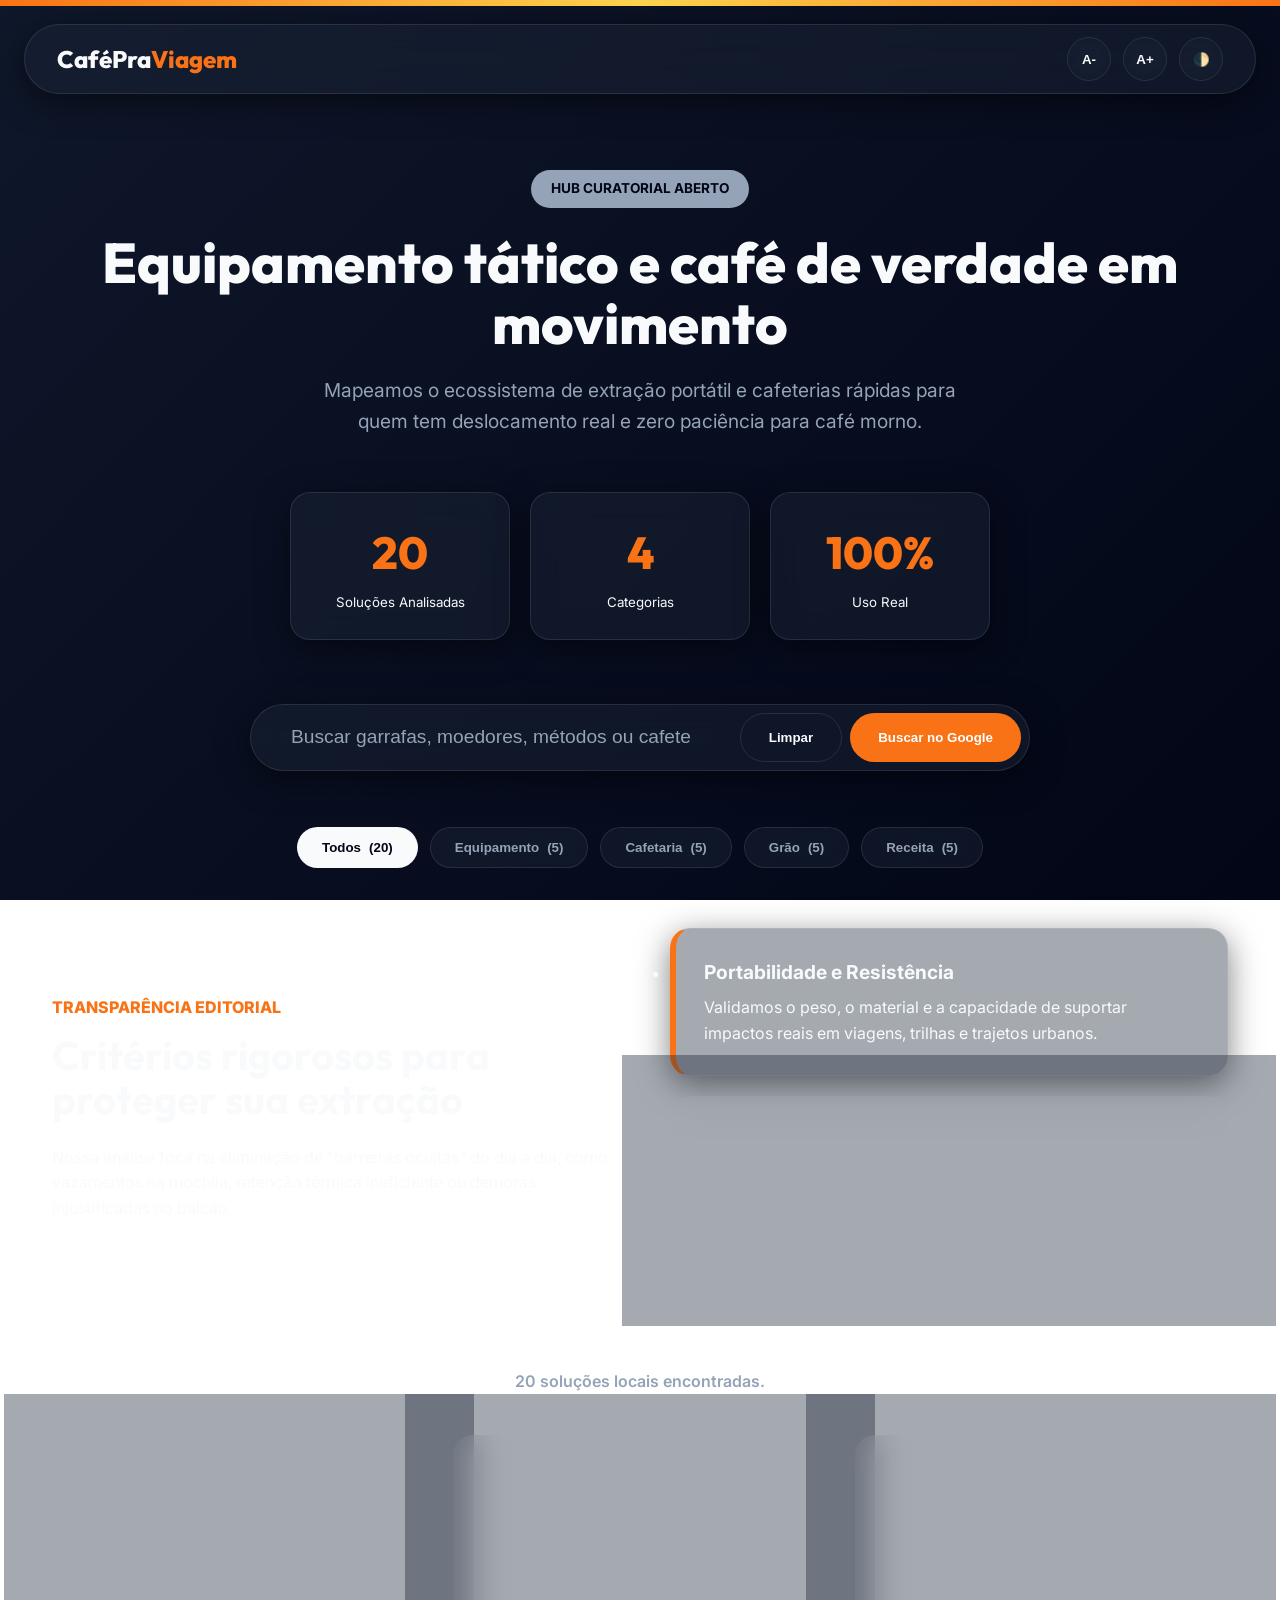
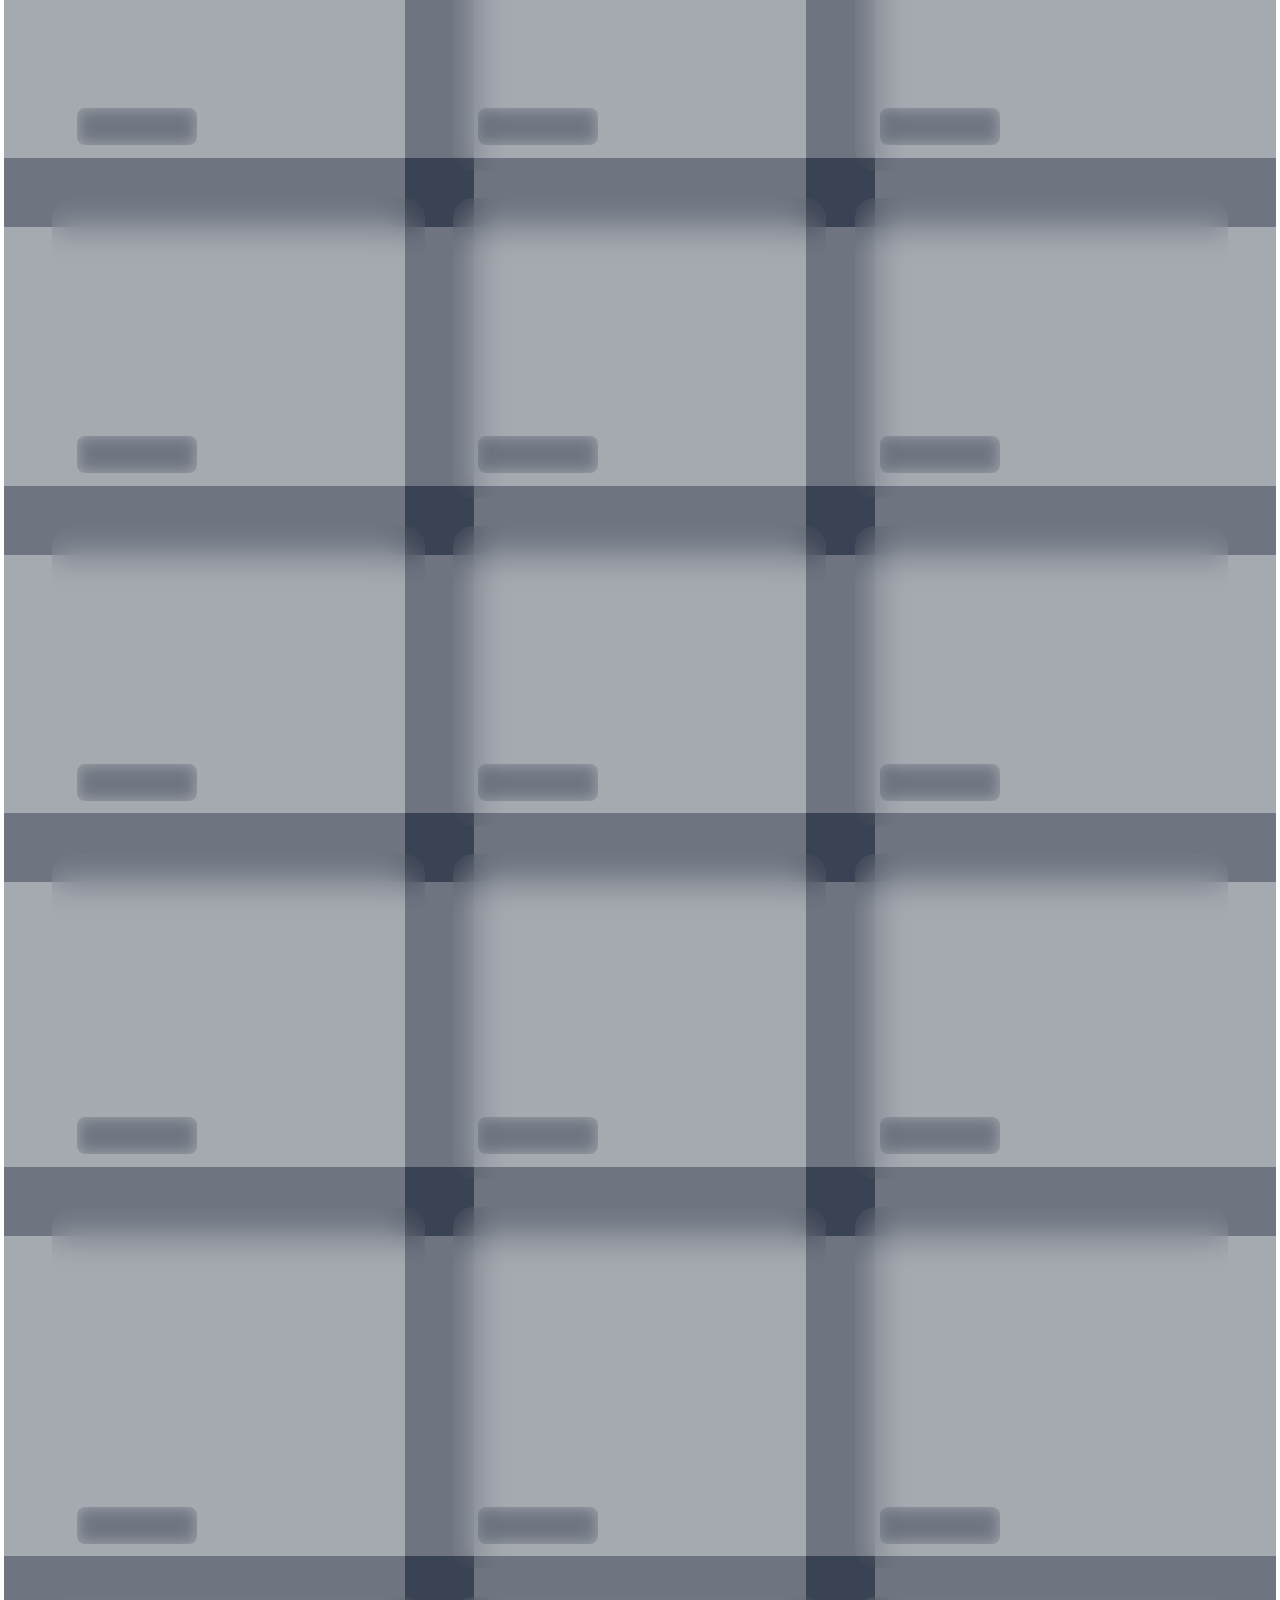
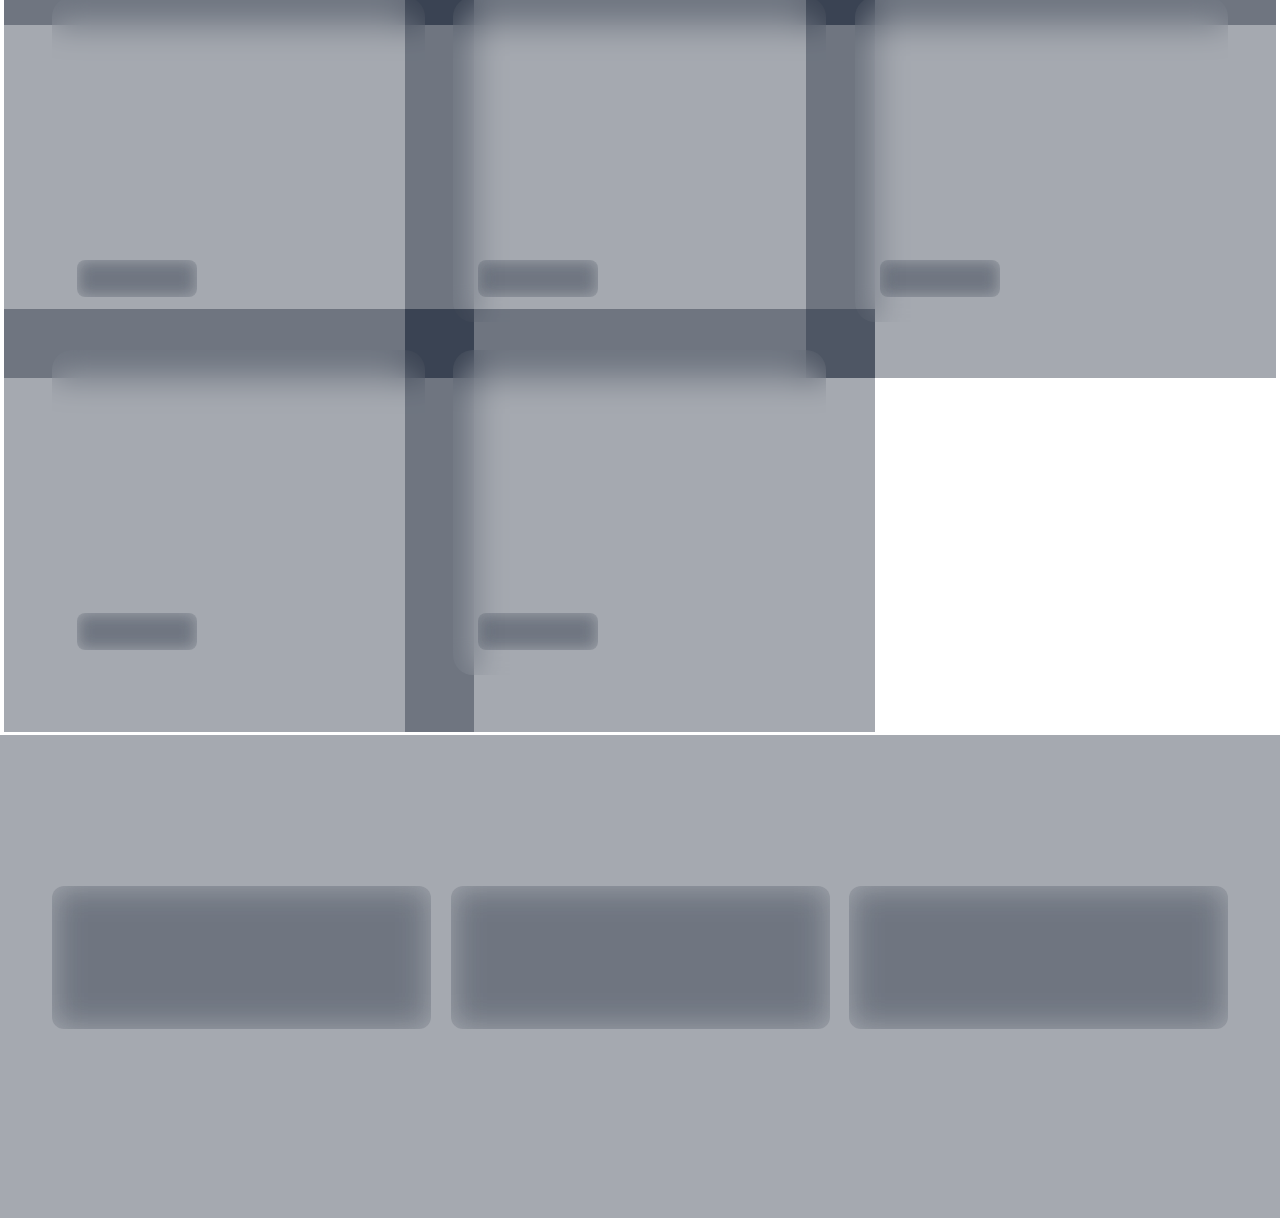
==== commit 35464886: "Add files via upload" ====
--- a/index.html
+++ b/index.html
@@ -4,80 +4,128 @@
     <meta charset="UTF-8">
     <meta name="viewport" content="width=device-width, initial-scale=1.0">
     
-    <title>Café Pra Viagem | Praticidade e Deslocamento</title>
-    <meta name="description" content="O hub definitivo para quem precisa de café de verdade, equipamentos portáteis e cafeterias takeaway.">
-    
-    <!-- Google Tag Manager (Head) -->
+    <title>Café Pra Viagem | Equipamentos Portáteis e Cafeterias Takeaway</title>
+    <meta name="description" content="O hub definitivo para quem busca café de qualidade em movimento. Avaliamos equipamentos portáteis, garrafas térmicas e cafeterias expressas.">
+    <meta name="keywords" content="café especial, garrafa térmica, aeropress, moedor manual, cold brew, takeaway, café em viagem">
+    <link rel="canonical" href="https://cafepraviagem.com/">
+
     <script>(function(w,d,s,l,i){w[l]=w[l]||[];w[l].push({'gtm.start':
     new Date().getTime(),event:'gtm.js'});var f=d.getElementsByTagName(s)[0],
     j=d.createElement(s),dl=l!='dataLayer'?'&l='+l:'';j.async=true;j.src=
     'https://www.googletagmanager.com/gtm.js?id='+i+dl;f.parentNode.insertBefore(j,f);
     })(window,document,'script','dataLayer','GTM-SUBSTITUIR');</script>
-    <!-- Fim Google Tag Manager -->
 
+    <link rel="preconnect" href="https://fonts.googleapis.com">
+    <link rel="preconnect" href="https://fonts.gstatic.com" crossorigin>
+    <link href="https://fonts.googleapis.com/css2?family=Inter:wght@400;500;700;800&family=Outfit:wght@600;800&display=swap" rel="stylesheet">
     <link rel="stylesheet" href="style.css">
-    <link href="https://fonts.googleapis.com/css2?family=Inter:wght@400;600;700&display=swap" rel="stylesheet">
 </head>
 <body>
-    <!-- Google Tag Manager (Body Fallback) -->
-    <noscript><iframe src="https://www.googletagmanager.com/ns.html?id=GTM-SUBSTITUIR"
-    height="0" width="0" style="display:none;visibility:hidden"></iframe></noscript>
-    <!-- Fim Google Tag Manager -->
+    <noscript><iframe src="https://www.googletagmanager.com/ns.html?id=GTM-SUBSTITUIR" height="0" width="0" style="display:none;visibility:hidden"></iframe></noscript>
 
-    <!-- Acessibilidade: Skip Link estrutural -->
-    <a class="skip-link" href="#grid-resultados">Pular diretamente para o conteúdo principal</a>
+    <a class="skip-link" href="#lista-ferramentas">Pular direto para os equipamentos e cafés</a>
 
-    <header class="hero-section">
-        <!-- Controles de Acessibilidade Cognitiva e Visual -->
-        <div class="controles-a11y" aria-label="Controles de exibição">
-            <button type="button" id="btn-fonte-menos" aria-label="Reduzir tamanho da fonte">A-</button>
-            <button type="button" id="btn-fonte-mais" aria-label="Aumentar tamanho da fonte">A+</button>
-            <button type="button" id="btn-tema" aria-label="Alternar modo de contraste">🌓</button>
+    <header class="cabecalho-site">
+        <div class="container nav-bar glass-effect">
+            <a class="logotipo" href="./index.html">CaféPra<span>Viagem</span></a>
+            <div class="controles-a11y">
+                <button type="button" id="btn-fonte-menos" class="btn-a11y glass-btn" aria-label="Diminuir tamanho da fonte">A-</button>
+                <button type="button" id="btn-fonte-mais" class="btn-a11y glass-btn" aria-label="Aumentar tamanho da fonte">A+</button>
+                <button type="button" id="btn-tema" class="btn-a11y glass-btn" aria-label="Alternar modo escuro e claro">🌓</button>
+            </div>
         </div>
-
-        <h1>Café Pra Viagem</h1>
-        <p>Deslocamento real exige equipamento tático. Curadoria para quem não tem tempo a perder.</p>
-        
-        <nav class="portal-filtros" aria-label="Filtros de categoria de conteúdo">
-            <button class="btn-filtro ativo" data-filtro="Todos">Todos</button>
-            <button class="btn-filtro" data-filtro="Equipamento">Equipamentos</button>
-            <button class="btn-filtro" data-filtro="Cafetaria">Cafeterias (BH)</button>
-            <button class="btn-filtro" data-filtro="Grão">Grãos</button>
-            <button class="btn-filtro" data-filtro="Receita">Receitas Rápidas</button>
-        </nav>
     </header>
 
-    <!-- O contêiner usa aria-live para anunciar mudanças de filtro aos leitores de tela -->
-    <main id="grid-resultados" class="grid-container" aria-live="polite">
-        <!-- O script.js injetará os cartões de conteúdo e as divs estáticas do AdSense aqui -->
+    <main class="container" id="conteudo-principal">
+        <section class="hero">
+            <p class="hero-kicker">Hub Curatorial Aberto</p>
+            <h1 class="hero-title">Equipamento tático e café de verdade em movimento</h1>
+            <p class="hero-subtitle">Mapeamos o ecossistema de extração portátil e cafeterias rápidas para quem tem deslocamento real e zero paciência para café morno.</p>
+            
+            <div class="hero-metricas">
+                <span class="metrica-card glass-effect"><strong id="total-ferramentas">0</strong><small>Soluções Analisadas</small></span>
+                <span class="metrica-card glass-effect"><strong id="total-categorias">0</strong><small>Categorias</small></span>
+                <span class="metrica-card glass-effect"><strong>100%</strong><small>Uso Real</small></span>
+            </div>
+            
+            <div class="busca-container" role="search">
+                <div class="busca-form glass-effect">
+                    <input id="campo-busca" type="search" placeholder="Buscar garrafas, moedores, métodos ou cafeterias..." autocomplete="off">
+                    <div class="busca-acoes">
+                        <button type="button" id="btn-limpar-busca" class="btn-busca secundario" aria-label="Limpar resultados">Limpar</button>
+                        <button type="button" id="btn-google-busca" class="btn-busca primario" aria-label="Pesquisar no Google">Buscar no Google</button>
+                    </div>
+                </div>
+            </div>
+            
+            <nav id="bento-menu" class="bento-grid-container" aria-label="Filtros por categoria"></nav>
+        </section>
+
+        <section class="painel-curadoria">
+            <div>
+                <p class="section-kicker">Transparência Editorial</p>
+                <h2 id="titulo-curadoria">Critérios rigorosos para proteger sua extração</h2>
+                <p>Nossa análise foca na eliminação de "barreiras ocultas" do dia a dia, como vazamentos na mochila, retenção térmica ineficiente ou demoras injustificadas no balcão.</p>
+            </div>
+            <ul class="criterios-lista">
+                <li class="criterio-card glass-effect">
+                    <strong>Portabilidade e Resistência</strong>
+                    <span>Validamos o peso, o material e a capacidade de suportar impactos reais em viagens, trilhas e trajetos urbanos.</span>
+                </li>
+                <li class="criterio-card glass-effect">
+                    <strong>Consistência e Tempo</strong>
+                    <span>Priorizamos métodos de extração tolerantes a erros, que entregam um bom copo em menos de 3 minutos, sem exigir balanças de precisão.</span>
+                </li>
+            </ul>
+        </section>
+
+        <p id="status-resultados" class="status-resultados" aria-live="polite">Mapeando soluções de café em trânsito...</p>
+        <div id="lista-ferramentas"></div>
     </main>
 
-    <footer>
-        <section class="parceiros-rodape" aria-labelledby="titulo-parceiros">
-            <h3 id="titulo-parceiros">Nossos Parceiros e Descontos</h3>
-            <!-- Degradação elegante: Se parceiros.json falhar ou vier vazio, esta div não quebra o layout -->
-            <div class="grid-parceiros" id="grid-parceiros-container"></div>
-        </section>
-        
-        <div class="rodape-legal">
-            <nav aria-label="Navegação auxiliar e termos legais">
-                <a href="politica-de-privacidade.html">Privacidade</a> | 
-                <a href="contato.html">Contato</a>
-            </nav>
-            <p>© 2026 cafepraviagem.com</p>
+    <div id="modal-overlay" class="modal-overlay hidden" aria-hidden="true">
+        <div class="modal-content glass-effect" role="dialog" aria-modal="true" aria-labelledby="artigo-titulo">
+            <button type="button" class="btn-fechar glass-btn" id="fechar-modal" aria-label="Fechar janela">✕</button>
+            <div class="modal-header-compacto">
+                <span id="artigo-emoji" class="emoji-medio glass-effect">☕</span>
+                <div>
+                    <h2 id="artigo-titulo">Carregando...</h2>
+                    <span id="artigo-categoria" class="tag-categoria">Categoria</span>
+                </div>
+            </div>
+            <div class="dor-box glass-effect">
+                <strong>Problema de Deslocamento Resolvido:</strong>
+                <p id="artigo-dor"></p>
+            </div>
+            <div class="artigo-corpo">
+                <p id="artigo-descricao"></p>
+            </div>
+            <div class="acoes-ferramenta glass-effect">
+                <a id="artigo-link" href="#" target="_blank" class="btn-primario" rel="noopener noreferrer">Acessar Detalhes / Comprar</a>
+                <div class="share-buttons">
+                    <p class="share-title">Compartilhe esta solução com sua rede:</p>
+                    <div class="share-icons" id="botoes-compartilhamento"></div>
+                </div>
+            </div>
+        </div>
+    </div>
+
+    <footer class="rodape-site glass-effect">
+        <div class="container">
+            <div class="projetos-parceiros">
+                <h3>Equipe seu kit com nossos parceiros:</h3>
+                <nav class="grid-parceiros" id="grid-parceiros-container" aria-label="Parceiros de equipamentos e grãos"></nav>
+            </div>
+
+            <div class="rodape-main">
+                <p><strong>Café Pra Viagem</strong> &copy; 2026. Feito para quem não para.</p>
+                <nav class="links-rodape" aria-label="Links institucionais">
+                    <a href="politica-de-privacidade.html">Privacidade</a>
+                    <a href="contato.html">Contato</a>
+                </nav>
+            </div>
         </div>
     </footer>
-
     <script src="script.js"></script>
-
-    <!-- Acessibilidade: Camada VLibras embutida no final do DOM -->
-    <div vw class="enabled">
-        <div vw-access-button class="active"></div>
-        <div vw-plugin-wrapper>
-            <div class="vw-plugin-top-wrapper"></div>
-        </div>
-    </div>
-    <script src="https://vlibras.gov.br/app/vlibras-plugin.js"></script>
-    <script>new window.VLibras.Widget('https://vlibras.gov.br/app');</script>
 </body>
 </html>
--- a/style.css
+++ b/style.css
@@ -1,145 +1,162 @@
 :root {
-    var(--bg-analitico): #0F172A;
-    --superficie-analitico: #1E293B;
-    --superficie-clara: #334155;
-    --texto-primario: #F8FAFC;
-    --texto-secundario: #94A3B8;
-    --acento-vibrante: #FF6D00;
-    --font-stack: 'Inter', system-ui, -apple-system, sans-serif;
+  /* PALETA LIGHT (Alto Contraste) */
+  --bg-base: #F8FAFC; 
+  --bg-gradient: linear-gradient(135deg, #F8FAFC 0%, #E2E8F0 100%);
+  --glass-bg: rgba(255, 255, 255, 0.7);
+  --glass-border: rgba(255, 255, 255, 0.9);
+  --text-main: #0F172A; 
+  --text-muted: #475569; 
+  
+  --accent-primary: #EA580C; /* Laranja Flame */
+  --accent-secondary: #FFEDD5; /* Fundo Accent */
+  
+  --shadow-glow: rgba(234, 88, 12, 0.25);
+  --shadow-glass: 0 8px 32px rgba(15, 23, 42, 0.08);
+  
+  --font-global: 'Inter', sans-serif;
+  --font-display: 'Outfit', sans-serif;
+  --radius-card: 20px;
+  --radius-pill: 100px;
+  --transition-smooth: all 0.35s cubic-bezier(0.2, 0.8, 0.2, 1);
+}
+
+[data-theme="dark"] {
+  /* PALETA DARK (Analítico e Sóbrio) */
+  --bg-base: #020617; 
+  --bg-gradient: linear-gradient(135deg, #0F172A 0%, #020617 100%);
+  --glass-bg: rgba(30, 41, 59, 0.4);
+  --glass-border: rgba(255, 255, 255, 0.1);
+  --text-main: #F8FAFC; 
+  --text-muted: #94A3B8; 
+  
+  --accent-primary: #F97316; /* Laranja Vibrante */
+  --accent-secondary: #1E293B; 
+  
+  --shadow-glow: rgba(249, 115, 22, 0.35);
+  --shadow-glass: 0 8px 32px rgba(0, 0, 0, 0.5);
+}
+
+*, *::before, *::after { box-sizing: border-box; margin: 0; padding: 0; }
+
+html {
+  font-family: var(--font-global);
+  scroll-behavior: smooth;
 }
 
 body {
-    background-color: #0F172A;
-    color: var(--texto-primario);
-    font-family: var(--font-stack);
-    margin: 0;
-    line-height: 1.6;
+  background: var(--bg-gradient);
+  background-attachment: fixed;
+  color: var(--text-main);
+  line-height: 1.6;
+  min-height: 100vh;
 }
 
-.hero-section {
-    text-align: center;
-    padding: 4rem 1rem 2rem;
-    border-bottom: 2px solid var(--superficie-analitico);
-    background: linear-gradient(180deg, #1E293B 0%, #0F172A 100%);
+body::before {
+  content: ''; position: absolute; top: 0; left: 0; width: 100%; height: 6px;
+  background: linear-gradient(90deg, var(--accent-primary), #FCD34D, var(--accent-primary));
+  z-index: 9999;
 }
 
-.hero-section h1 { color: var(--acento-vibrante); font-size: 2.8rem; margin-bottom: 0.5rem; }
-.hero-section p { color: var(--texto-secundario); max-width: 600px; margin: 0 auto 2rem; }
+.container { max-width: 1240px; margin: 0 auto; padding: 0 32px; }
+.hidden { display: none !important; }
 
-/* Filtros do Portal */
-.portal-filtros {
-    display: flex;
-    justify-content: center;
-    flex-wrap: wrap;
-    gap: 0.8rem;
-    margin-top: 2rem;
+/* UTILS GLASSMORPHISM */
+.glass-effect {
+  background: var(--glass-bg);
+  backdrop-filter: blur(16px);
+  -webkit-backdrop-filter: blur(16px);
+  border: 1px solid var(--glass-border);
+  box-shadow: var(--shadow-glass);
 }
 
-.btn-filtro {
-    background: var(--superficie-analitico);
-    color: var(--texto-primario);
-    border: 1px solid #334155;
-    padding: 0.6rem 1.2rem;
-    border-radius: 99px;
-    cursor: pointer;
-    font-weight: 600;
-    transition: all 0.2s ease;
+.glass-btn {
+  background: var(--glass-bg);
+  backdrop-filter: blur(8px);
+  border: 1px solid var(--glass-border);
 }
 
-.btn-filtro:hover { background: var(--superficie-clara); }
-.btn-filtro.ativo { background: var(--acento-vibrante); border-color: var(--acento-vibrante); color: #fff; }
+/* ACESSIBILIDADE DE TECLADO */
+.skip-link {
+  position: absolute; top: -200px; left: 32px;
+  background: var(--text-main); color: var(--bg-base);
+  padding: 16px 32px; z-index: 9999; border-radius: var(--radius-pill);
+  font-weight: 700; transition: top 0.3s ease;
+}
+.skip-link:focus { top: 32px; outline: 4px solid var(--accent-primary); }
+button:focus-visible, a:focus-visible, input:focus-visible { outline: 3px dashed var(--accent-primary); outline-offset: 6px; }
 
-/* Grid e Cartões */
-.grid-container {
-    display: grid;
-    grid-template-columns: repeat(auto-fill, minmax(320px, 1fr));
-    gap: 2rem;
-    padding: 3rem 2rem;
-    max-width: 1200px;
-    margin: 0 auto;
-    min-height: 50vh;
-}
+/* CABEÇALHO E CONTROLES A11Y */
+.cabecalho-site { position: sticky; top: 24px; z-index: 1000; padding: 0 24px; }
+.nav-bar { border-radius: var(--radius-pill); padding: 12px 32px; display: flex; justify-content: space-between; align-items: center; }
+.logotipo { font-family: var(--font-display); font-size: 1.5rem; font-weight: 800; color: var(--text-main); text-decoration: none; }
+.logotipo span { color: var(--accent-primary); }
+.controles-a11y { display: flex; gap: 12px; }
+.btn-a11y { color: var(--text-main); font-weight: 700; border-radius: 50%; width: 44px; height: 44px; cursor: pointer; border: 1px solid var(--glass-border); background: transparent; transition: var(--transition-smooth);}
+.btn-a11y:hover { border-color: var(--accent-primary); color: var(--accent-primary); }
 
-.cartao {
-    background: var(--superficie-analitico);
-    border-radius: 8px;
-    overflow: hidden;
-    transition: transform 0.2s ease;
-    display: flex;
-    flex-direction: column;
-    border: 1px solid #1E293B;
-}
+/* HERO E BUSCA */
+.hero { text-align: center; padding: 100px 0 60px; }
+.hero-kicker { display: inline-block; background: var(--text-muted); color: var(--bg-base); font-weight: 700; text-transform: uppercase; font-size: 0.85rem; padding: 8px 20px; border-radius: var(--radius-pill); margin-bottom: 24px; }
+.hero-title { font-family: var(--font-display); font-size: 3.5rem; font-weight: 800; line-height: 1.1; margin-bottom: 20px; }
+.hero-subtitle { font-size: 1.2rem; color: var(--text-muted); max-width: 680px; margin: 0 auto 56px; }
 
-.cartao:hover { transform: translateY(-4px); border-color: var(--acento-vibrante); }
-.cartao-img { height: 200px; background-size: cover; background-position: center; position: relative; }
-.etiqueta-categoria { position: absolute; top: 1rem; right: 1rem; background: var(--acento-vibrante); color: #fff; padding: 0.25rem 0.75rem; border-radius: 99px; font-size: 0.75rem; font-weight: bold; text-transform: uppercase; }
+.hero-metricas { display: flex; justify-content: center; flex-wrap: wrap; gap: 20px; margin-bottom: 64px; }
+.metrica-card { border-radius: var(--radius-card); padding: 24px 32px; min-width: 220px; }
+.metrica-card strong { display: block; font-family: var(--font-display); font-size: 2.8rem; font-weight: 800; color: var(--accent-primary); }
 
-.cartao-conteudo { padding: 1.5rem; flex-grow: 1; display: flex; flex-direction: column; }
-.cartao-conteudo h2 { margin: 0 0 1rem 0; font-size: 1.25rem; color: #fff;}
-.cartao-conteudo p { color: var(--texto-secundario); font-size: 0.95rem; margin-bottom: 1.5rem; flex-grow: 1; }
+.busca-container { max-width: 780px; margin: 0 auto; }
+.busca-form { display: flex; border-radius: var(--radius-pill); padding: 8px; transition: var(--transition-smooth); }
+.busca-form:focus-within { border-color: var(--accent-primary); box-shadow: 0 0 0 4px rgba(234, 88, 12, 0.15); }
+.busca-form input { flex: 1; border: none; background: transparent; padding: 0 32px; font-size: 1.2rem; color: var(--text-main); outline: none; }
+.busca-form input::placeholder { color: var(--text-muted); }
+.busca-acoes { display: flex; gap: 8px; }
+.btn-busca { padding: 16px 28px; border-radius: var(--radius-pill); cursor: pointer; font-weight: 700; border: none; transition: var(--transition-smooth);}
+.btn-busca.secundario { background: transparent; border: 1px solid var(--glass-border); color: var(--text-main); }
+.btn-busca.primario { background: var(--accent-primary); color: #FFF; }
 
-.tags { margin-bottom: 1.5rem; display: flex; flex-wrap: wrap; gap: 0.5rem; }
-.tags span { font-size: 0.75rem; color: var(--acento-vibrante); background: rgba(255, 109, 0, 0.1); padding: 0.3rem 0.6rem; border-radius: 4px; }
+/* BENTO MENU */
+.bento-grid-container { display: flex; flex-wrap: wrap; justify-content: center; gap: 12px; margin-top: 56px; }
+.bento-card { padding: 12px 24px; border-radius: var(--radius-pill); cursor: pointer; color: var(--text-muted); font-weight: 600; display: flex; gap: 8px; align-items: center; transition: var(--transition-smooth);}
+.bento-card:hover { border-color: var(--accent-primary); color: var(--text-main); }
+.bento-card[aria-pressed="true"] { background: var(--text-main); color: var(--bg-base); }
 
-.btn-acao { display: block; text-align: center; background: var(--acento-vibrante); color: #fff; text-decoration: none; padding: 0.75rem; border-radius: 4px; font-weight: 600; transition: background 0.2s; }
-.btn-acao:hover { background: #E66000; }
+/* CURADORIA */
+.painel-curadoria { display: grid; grid-template-columns: 1fr 1fr; gap: 60px; margin-bottom: 80px; align-items: center; }
+.section-kicker { font-weight: 800; color: var(--accent-primary); text-transform: uppercase; margin-bottom: 12px; }
+.painel-curadoria h2 { font-family: var(--font-display); font-size: 2.5rem; line-height: 1.1; margin-bottom: 24px; }
+.criterio-card { padding: 28px; border-radius: var(--radius-card); border-left: 6px solid var(--accent-primary); margin-bottom: 20px;}
+.criterio-card strong { display: block; font-size: 1.2rem; margin-bottom: 8px; }
 
-/* Prevenção CLS e Espaço AdSense */
-.area-adsense {
-    width: 100%;
-    min-height: 250px;
-    background-color: var(--superficie-analitico);
-    border: 1px dashed #334155;
-    display: flex;
-    align-items: center;
-    justify-content: center;
-    border-radius: 8px;
-    overflow: hidden;
-}
+/* GRID CARDS */
+.status-resultados { text-align: center; color: var(--text-muted); font-weight: 600; margin-bottom: 40px; }
+.grid-cards { display: grid; grid-template-columns: repeat(auto-fill, minmax(320px, 1fr)); gap: 28px; margin-bottom: 60px; }
+.card { padding: 24px; border-radius: var(--radius-card); display: flex; flex-direction: column; transition: var(--transition-smooth); }
+.card:hover { transform: translateY(-4px); border-color: var(--accent-primary); }
+.card-topo { display: flex; justify-content: space-between; align-items: center; margin-bottom: 20px; }
+.card-tag { background: var(--text-main); color: var(--bg-base); padding: 4px 12px; border-radius: var(--radius-pill); font-size: 0.75rem; font-weight: 700; text-transform: uppercase; }
+.card h3 { font-family: var(--font-display); font-size: 1.4rem; margin-bottom: 12px; }
+.card-desc { color: var(--text-muted); margin-bottom: 20px; flex-grow: 1; }
+.card-footer { border-top: 1px solid var(--glass-border); padding-top: 20px; display: flex; justify-content: space-between; align-items: center; }
+.btn-card-abrir { padding: 10px 16px; border-radius: 8px; font-weight: 600; cursor: pointer; border: 1px solid var(--glass-border); background: transparent; color: var(--text-main); }
+.btn-card-abrir:hover { background: var(--text-main); color: var(--bg-base); }
 
-/* Rodapé e Parceiros */
-footer {
-    background: #0B1120;
-    border-top: 1px solid #1E293B;
-}
+/* MODAL */
+.modal-overlay { position: fixed; inset: 0; background: rgba(15, 23, 42, 0.8); backdrop-filter: blur(12px); z-index: 2000; display: flex; justify-content: center; align-items: center; padding: 24px; }
+.modal-content { width: 100%; max-width: 680px; border-radius: 24px; padding: 40px; position: relative; max-height: 90vh; overflow-y: auto; }
+.btn-fechar { position: absolute; top: 24px; right: 24px; width: 44px; height: 44px; border-radius: 50%; cursor: pointer; font-size: 1.2rem; color: var(--text-main); border: 1px solid var(--glass-border); background: transparent;}
+.modal-header-compacto { display: flex; gap: 20px; align-items: center; margin-bottom: 24px; border-bottom: 1px solid var(--glass-border); padding-bottom: 24px; }
+.dor-box { padding: 20px; border-radius: 12px; border-left: 4px solid var(--accent-primary); margin-bottom: 24px; }
+.btn-primario { display: block; text-align: center; background: var(--accent-primary); color: #FFF; padding: 16px; border-radius: 12px; text-decoration: none; font-weight: 700; margin-top: 24px; }
+.share-buttons { margin-top: 24px; text-align: center; border-top: 1px dashed var(--glass-border); padding-top: 24px; }
+.btn-share { width: 100%; padding: 14px; background: transparent; border: 1px solid var(--glass-border); color: var(--text-main); border-radius: 8px; cursor: pointer; font-weight: 600; }
 
-.parceiros-rodapé {
-    max-width: 1200px;
-    margin: 0 auto;
-    padding: 3rem 2rem;
-    text-align: center;
-}
-
-.parceiros-rodapé h3 { color: #fff; margin-bottom: 2rem; }
-
-.grid-parceiros {
-    display: grid;
-    grid-template-columns: repeat(auto-fit, minmax(200px, 1fr));
-    gap: 1.5rem;
-}
-
-.parceiro-link {
-    background: var(--superficie-analitico);
-    padding: 1.5rem;
-    border-radius: 8px;
-    text-decoration: none;
-    color: var(--texto-primario);
-    display: flex;
-    flex-direction: column;
-    border: 1px solid transparent;
-    transition: all 0.2s;
-}
-
-.parceiro-link:hover { border-color: var(--acento-vibrante); }
-.parceiro-link strong { color: var(--acento-vibrante); margin-bottom: 0.5rem; }
-.parceiro-link span { font-size: 0.85rem; color: var(--texto-secundario); }
-
-.rodape-legal {
-    text-align: center;
-    padding: 2rem;
-    background: #080D18;
-    color: var(--texto-secundario);
-    font-size: 0.9rem;
-}
-
-.rodape-legal a { color: var(--texto-secundario); text-decoration: underline; }+/* RODAPÉ PARCEIROS */
+.rodape-site { padding: 80px 0 40px; margin-top: 100px; border-radius: 40px 40px 0 0; border-top: 1px solid var(--glass-border); }
+.projetos-parceiros { text-align: center; margin-bottom: 40px; }
+.grid-parceiros { display: grid; grid-template-columns: repeat(auto-fit, minmax(260px, 1fr)); gap: 20px; }
+.parceiro-link { padding: 20px; border-radius: 12px; text-decoration: none; display: flex; flex-direction: column; text-align: left; transition: var(--transition-smooth); border: 1px solid var(--glass-border);}
+.parceiro-link:hover { border-color: var(--accent-primary); transform: translateY(-3px); }
+.parceiro-link strong { color: var(--text-main); font-size: 1.2rem; margin-bottom: 4px; }
+.rodape-main { text-align: center; border-top: 1px dashed var(--glass-border); padding-top: 40px; }
+.links-rodape { display: flex; justify-content: center; gap: 24px; margin-top: 16px; }
+.links-rodape a { color: var(--text-main); font-weight: 600; text-decoration: none; }
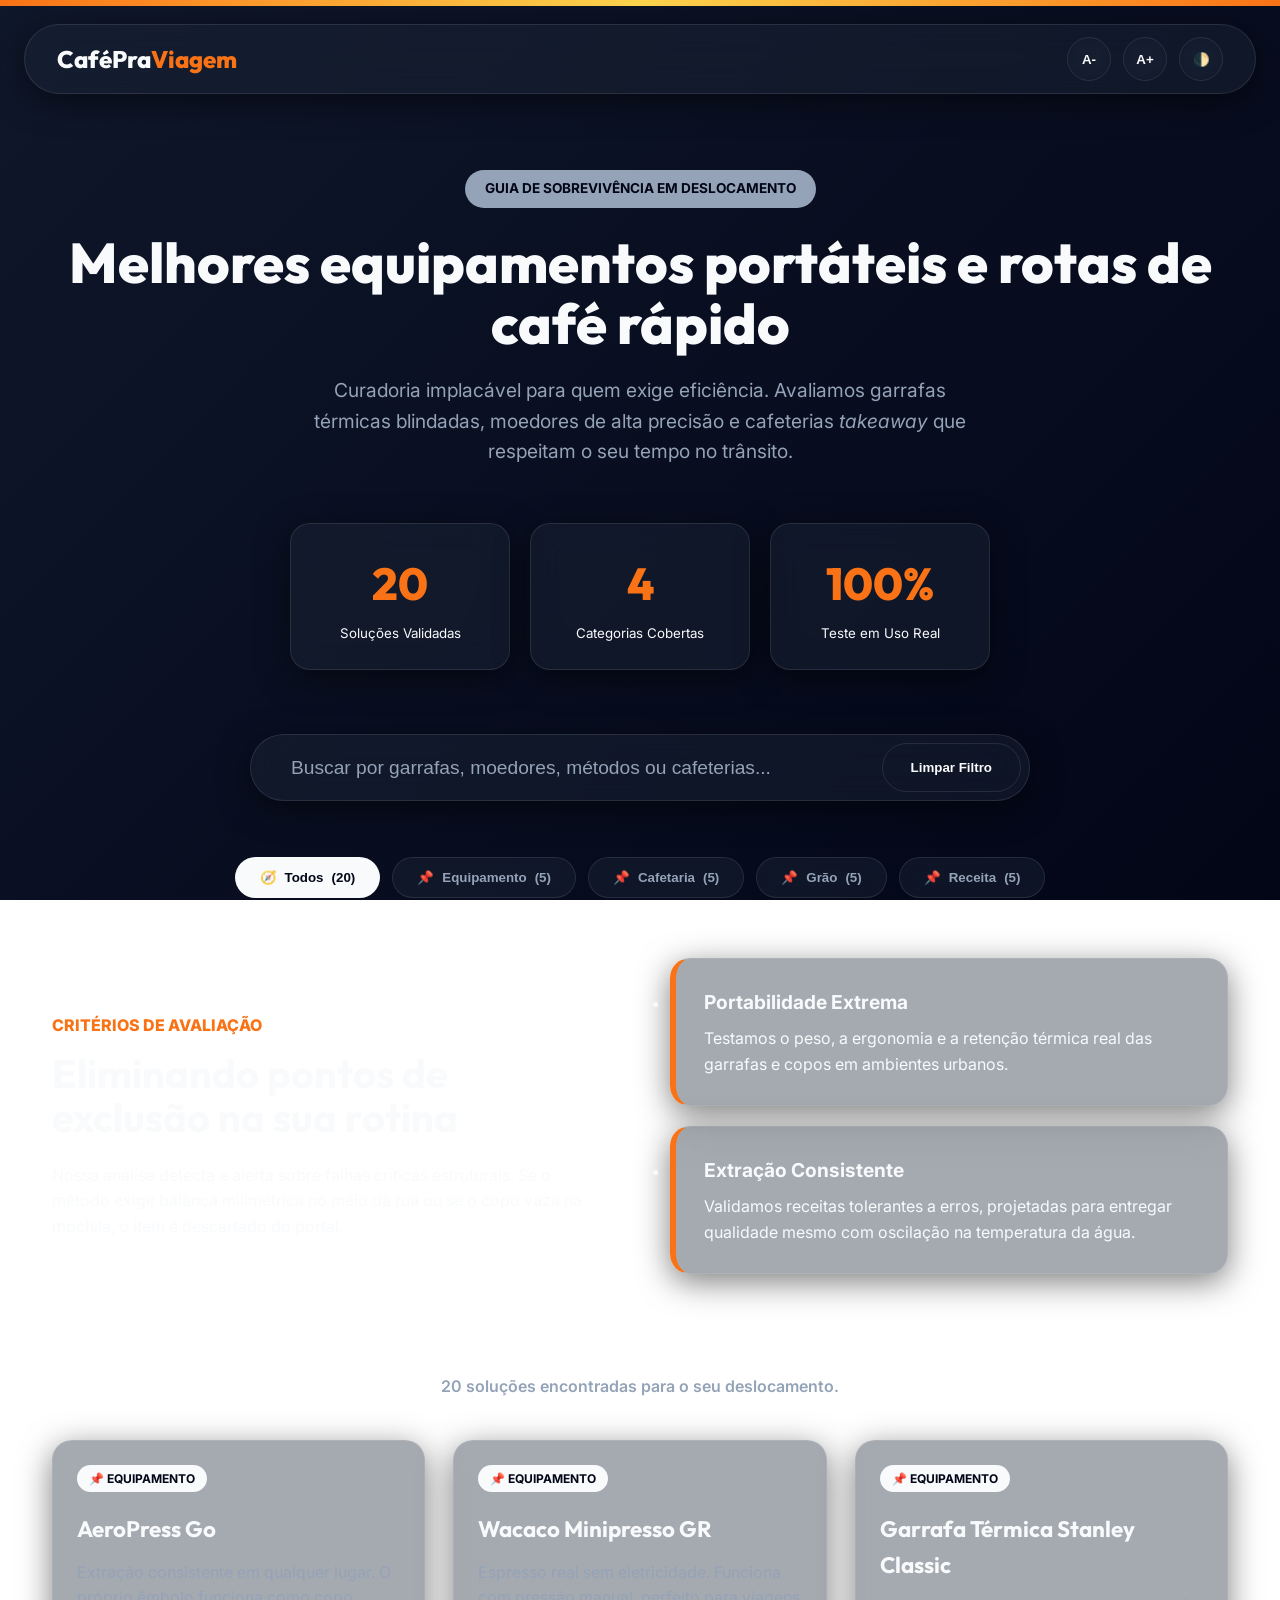
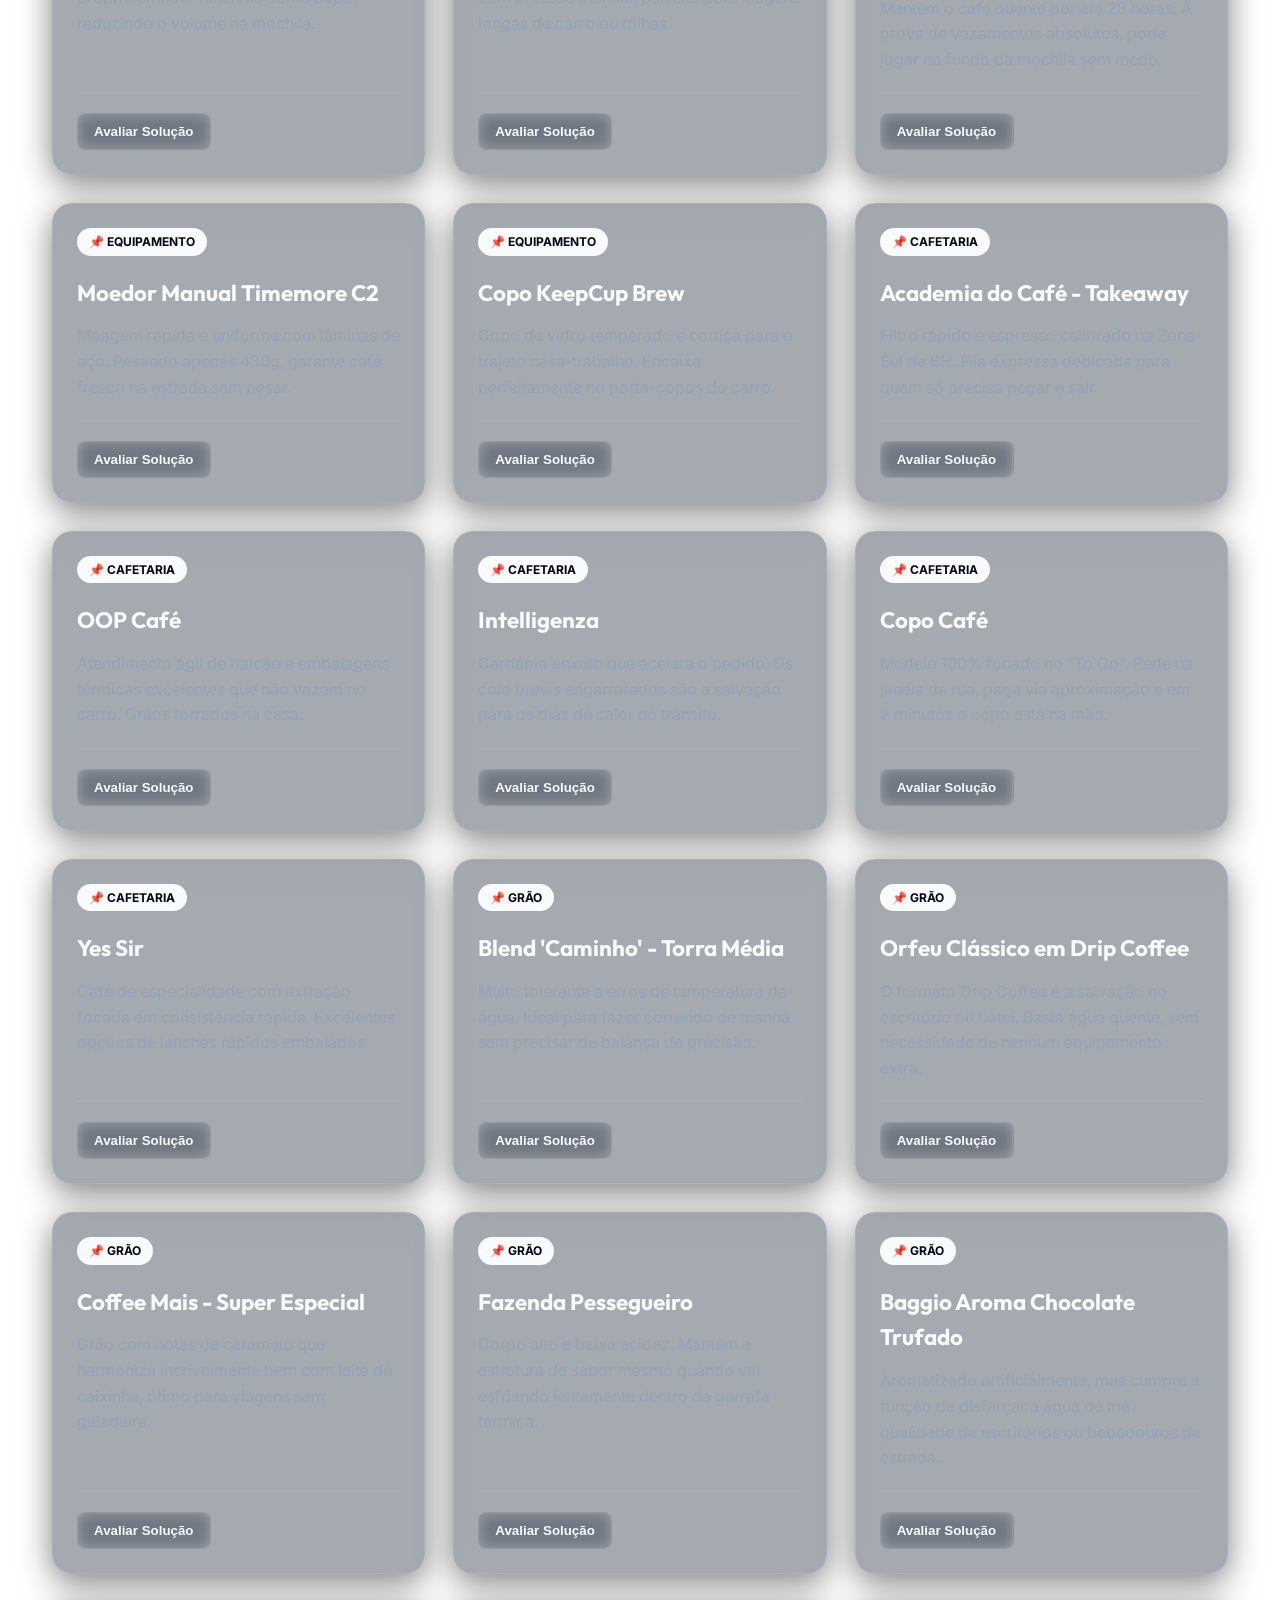
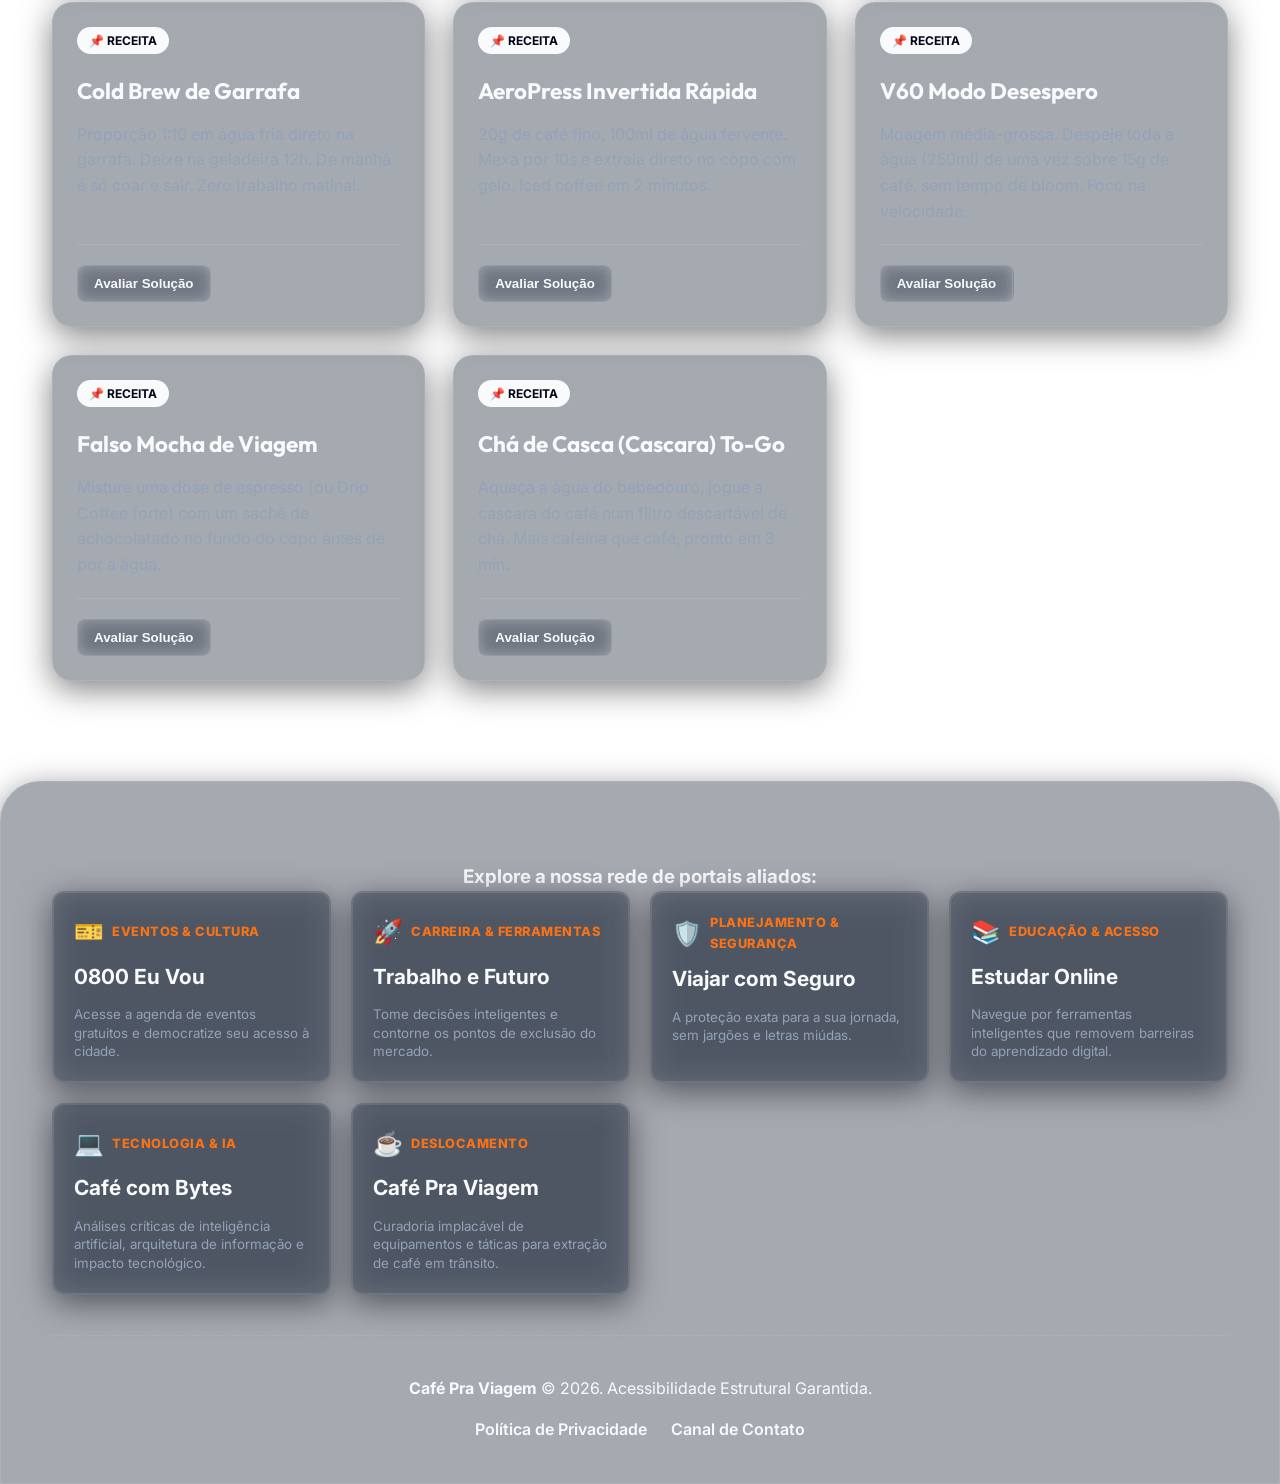
==== commit e99ef7b0: "Add files via upload" ====
--- a/index.html
+++ b/index.html
@@ -4,11 +4,12 @@
     <meta charset="UTF-8">
     <meta name="viewport" content="width=device-width, initial-scale=1.0">
     
-    <title>Café Pra Viagem | Equipamentos Portáteis e Cafeterias Takeaway</title>
-    <meta name="description" content="O hub definitivo para quem busca café de qualidade em movimento. Avaliamos equipamentos portáteis, garrafas térmicas e cafeterias expressas.">
-    <meta name="keywords" content="café especial, garrafa térmica, aeropress, moedor manual, cold brew, takeaway, café em viagem">
+    <title>Melhores Equipamentos Portáteis e Cafeterias Takeaway | Café Pra Viagem</title>
+    <meta name="description" content="Pare de beber café ruim em trânsito. Mapeamos garrafas térmicas que não vazam, moedores manuais eficientes e as melhores paradas rápidas em Belo Horizonte.">
+    <meta name="keywords" content="equipamentos portáteis de café, melhor garrafa térmica, moedor manual, cafeterias takeaway BH, cold brew, café em viagem">
     <link rel="canonical" href="https://cafepraviagem.com/">
 
+    <!-- Google Tag Manager (Head) -->
     <script>(function(w,d,s,l,i){w[l]=w[l]||[];w[l].push({'gtm.start':
     new Date().getTime(),event:'gtm.js'});var f=d.getElementsByTagName(s)[0],
     j=d.createElement(s),dl=l!='dataLayer'?'&l='+l:'';j.async=true;j.src=
@@ -21,9 +22,10 @@
     <link rel="stylesheet" href="style.css">
 </head>
 <body>
+    <!-- GTM Fallback -->
     <noscript><iframe src="https://www.googletagmanager.com/ns.html?id=GTM-SUBSTITUIR" height="0" width="0" style="display:none;visibility:hidden"></iframe></noscript>
 
-    <a class="skip-link" href="#lista-ferramentas">Pular direto para os equipamentos e cafés</a>
+    <a class="skip-link" href="#lista-ferramentas">Pular direto para a lista de equipamentos e cafés</a>
 
     <header class="cabecalho-site">
         <div class="container nav-bar glass-effect">
@@ -38,72 +40,71 @@
 
     <main class="container" id="conteudo-principal">
         <section class="hero">
-            <p class="hero-kicker">Hub Curatorial Aberto</p>
-            <h1 class="hero-title">Equipamento tático e café de verdade em movimento</h1>
-            <p class="hero-subtitle">Mapeamos o ecossistema de extração portátil e cafeterias rápidas para quem tem deslocamento real e zero paciência para café morno.</p>
+            <p class="hero-kicker">Guia de Sobrevivência em Deslocamento</p>
+            <h1 class="hero-title">Melhores equipamentos portáteis e rotas de café rápido</h1>
+            <p class="hero-subtitle">Curadoria implacável para quem exige eficiência. Avaliamos garrafas térmicas blindadas, moedores de alta precisão e cafeterias <em>takeaway</em> que respeitam o seu tempo no trânsito.</p>
             
             <div class="hero-metricas">
-                <span class="metrica-card glass-effect"><strong id="total-ferramentas">0</strong><small>Soluções Analisadas</small></span>
-                <span class="metrica-card glass-effect"><strong id="total-categorias">0</strong><small>Categorias</small></span>
-                <span class="metrica-card glass-effect"><strong>100%</strong><small>Uso Real</small></span>
+                <span class="metrica-card glass-effect"><strong id="total-ferramentas">0</strong><small>Soluções Validadas</small></span>
+                <span class="metrica-card glass-effect"><strong id="total-categorias">0</strong><small>Categorias Cobertas</small></span>
+                <span class="metrica-card glass-effect"><strong>100%</strong><small>Teste em Uso Real</small></span>
             </div>
             
             <div class="busca-container" role="search">
                 <div class="busca-form glass-effect">
-                    <input id="campo-busca" type="search" placeholder="Buscar garrafas, moedores, métodos ou cafeterias..." autocomplete="off">
+                    <input id="campo-busca" type="search" placeholder="Buscar por garrafas, moedores, métodos ou cafeterias..." autocomplete="off">
                     <div class="busca-acoes">
-                        <button type="button" id="btn-limpar-busca" class="btn-busca secundario" aria-label="Limpar resultados">Limpar</button>
-                        <button type="button" id="btn-google-busca" class="btn-busca primario" aria-label="Pesquisar no Google">Buscar no Google</button>
+                        <button type="button" id="btn-limpar-busca" class="btn-busca secundario" aria-label="Limpar campo de busca">Limpar Filtro</button>
                     </div>
                 </div>
             </div>
             
-            <nav id="bento-menu" class="bento-grid-container" aria-label="Filtros por categoria"></nav>
+            <nav id="bento-menu" class="bento-grid-container" aria-label="Navegar por categorias de equipamento"></nav>
         </section>
 
         <section class="painel-curadoria">
             <div>
-                <p class="section-kicker">Transparência Editorial</p>
-                <h2 id="titulo-curadoria">Critérios rigorosos para proteger sua extração</h2>
-                <p>Nossa análise foca na eliminação de "barreiras ocultas" do dia a dia, como vazamentos na mochila, retenção térmica ineficiente ou demoras injustificadas no balcão.</p>
+                <p class="section-kicker">Critérios de Avaliação</p>
+                <h2 id="titulo-curadoria">Eliminando pontos de exclusão na sua rotina</h2>
+                <p>Nossa análise detecta e alerta sobre falhas críticas estruturais. Se o método exige balança milimétrica no meio da rua ou se o copo vaza na mochila, o item é descartado do portal.</p>
             </div>
             <ul class="criterios-lista">
                 <li class="criterio-card glass-effect">
-                    <strong>Portabilidade e Resistência</strong>
-                    <span>Validamos o peso, o material e a capacidade de suportar impactos reais em viagens, trilhas e trajetos urbanos.</span>
+                    <strong>Portabilidade Extrema</strong>
+                    <span>Testamos o peso, a ergonomia e a retenção térmica real das garrafas e copos em ambientes urbanos.</span>
                 </li>
                 <li class="criterio-card glass-effect">
-                    <strong>Consistência e Tempo</strong>
-                    <span>Priorizamos métodos de extração tolerantes a erros, que entregam um bom copo em menos de 3 minutos, sem exigir balanças de precisão.</span>
+                    <strong>Extração Consistente</strong>
+                    <span>Validamos receitas tolerantes a erros, projetadas para entregar qualidade mesmo com oscilação na temperatura da água.</span>
                 </li>
             </ul>
         </section>
 
-        <p id="status-resultados" class="status-resultados" aria-live="polite">Mapeando soluções de café em trânsito...</p>
+        <p id="status-resultados" class="status-resultados" aria-live="polite">Carregando diretório de soluções...</p>
         <div id="lista-ferramentas"></div>
     </main>
 
     <div id="modal-overlay" class="modal-overlay hidden" aria-hidden="true">
-        <div class="modal-content glass-effect" role="dialog" aria-modal="true" aria-labelledby="artigo-titulo">
-            <button type="button" class="btn-fechar glass-btn" id="fechar-modal" aria-label="Fechar janela">✕</button>
+         <div class="modal-content glass-effect" role="dialog" aria-modal="true" aria-labelledby="artigo-titulo">
+            <button type="button" class="btn-fechar glass-btn" id="fechar-modal" aria-label="Fechar janela de detalhes">✕</button>
             <div class="modal-header-compacto">
-                <span id="artigo-emoji" class="emoji-medio glass-effect">☕</span>
+                <span id="artigo-emoji" class="emoji-medio glass-effect" aria-hidden="true">☕</span>
                 <div>
                     <h2 id="artigo-titulo">Carregando...</h2>
                     <span id="artigo-categoria" class="tag-categoria">Categoria</span>
                 </div>
             </div>
             <div class="dor-box glass-effect">
-                <strong>Problema de Deslocamento Resolvido:</strong>
+                <strong>Solução Prática e Rápida:</strong>
                 <p id="artigo-dor"></p>
             </div>
             <div class="artigo-corpo">
                 <p id="artigo-descricao"></p>
             </div>
             <div class="acoes-ferramenta glass-effect">
-                <a id="artigo-link" href="#" target="_blank" class="btn-primario" rel="noopener noreferrer">Acessar Detalhes / Comprar</a>
+                <a id="artigo-link" href="#" target="_blank" class="btn-primario" rel="noopener noreferrer">Acessar Produto Oficial</a>
                 <div class="share-buttons">
-                    <p class="share-title">Compartilhe esta solução com sua rede:</p>
+                    <p class="share-title">Recomende esta solução:</p>
                     <div class="share-icons" id="botoes-compartilhamento"></div>
                 </div>
             </div>
@@ -113,19 +114,32 @@
     <footer class="rodape-site glass-effect">
         <div class="container">
             <div class="projetos-parceiros">
-                <h3>Equipe seu kit com nossos parceiros:</h3>
-                <nav class="grid-parceiros" id="grid-parceiros-container" aria-label="Parceiros de equipamentos e grãos"></nav>
+                <h3>Explore a nossa rede de portais aliados:</h3>
+                <nav class="grid-parceiros" id="grid-parceiros-container" aria-label="Navegar para portais parceiros"></nav>
             </div>
-
             <div class="rodape-main">
-                <p><strong>Café Pra Viagem</strong> &copy; 2026. Feito para quem não para.</p>
-                <nav class="links-rodape" aria-label="Links institucionais">
-                    <a href="politica-de-privacidade.html">Privacidade</a>
-                    <a href="contato.html">Contato</a>
+                <p><strong>Café Pra Viagem</strong> &copy; 2026. Acessibilidade Estrutural Garantida.</p>
+                <nav class="links-rodape" aria-label="Links de governança do portal">
+                    <a href="politica-de-privacidade.html">Política de Privacidade</a>
+                    <a href="contato.html">Canal de Contato</a>
                 </nav>
             </div>
         </div>
     </footer>
+    
+    <!-- VLibras: Carregamento deferido para proteger o LCP (Largest Contentful Paint) -->
+    <div vw class="enabled">
+        <div vw-access-button class="active"></div>
+        <div vw-plugin-wrapper>
+            <div class="vw-plugin-top-wrapper"></div>
+        </div>
+    </div>
+    <script defer src="https://vlibras.gov.br/app/vlibras-plugin.js"></script>
+    <script defer>
+        window.addEventListener('load', function() {
+            new window.VLibras.Widget('https://vlibras.gov.br/app');
+        });
+    </script>
     <script src="script.js"></script>
 </body>
 </html>
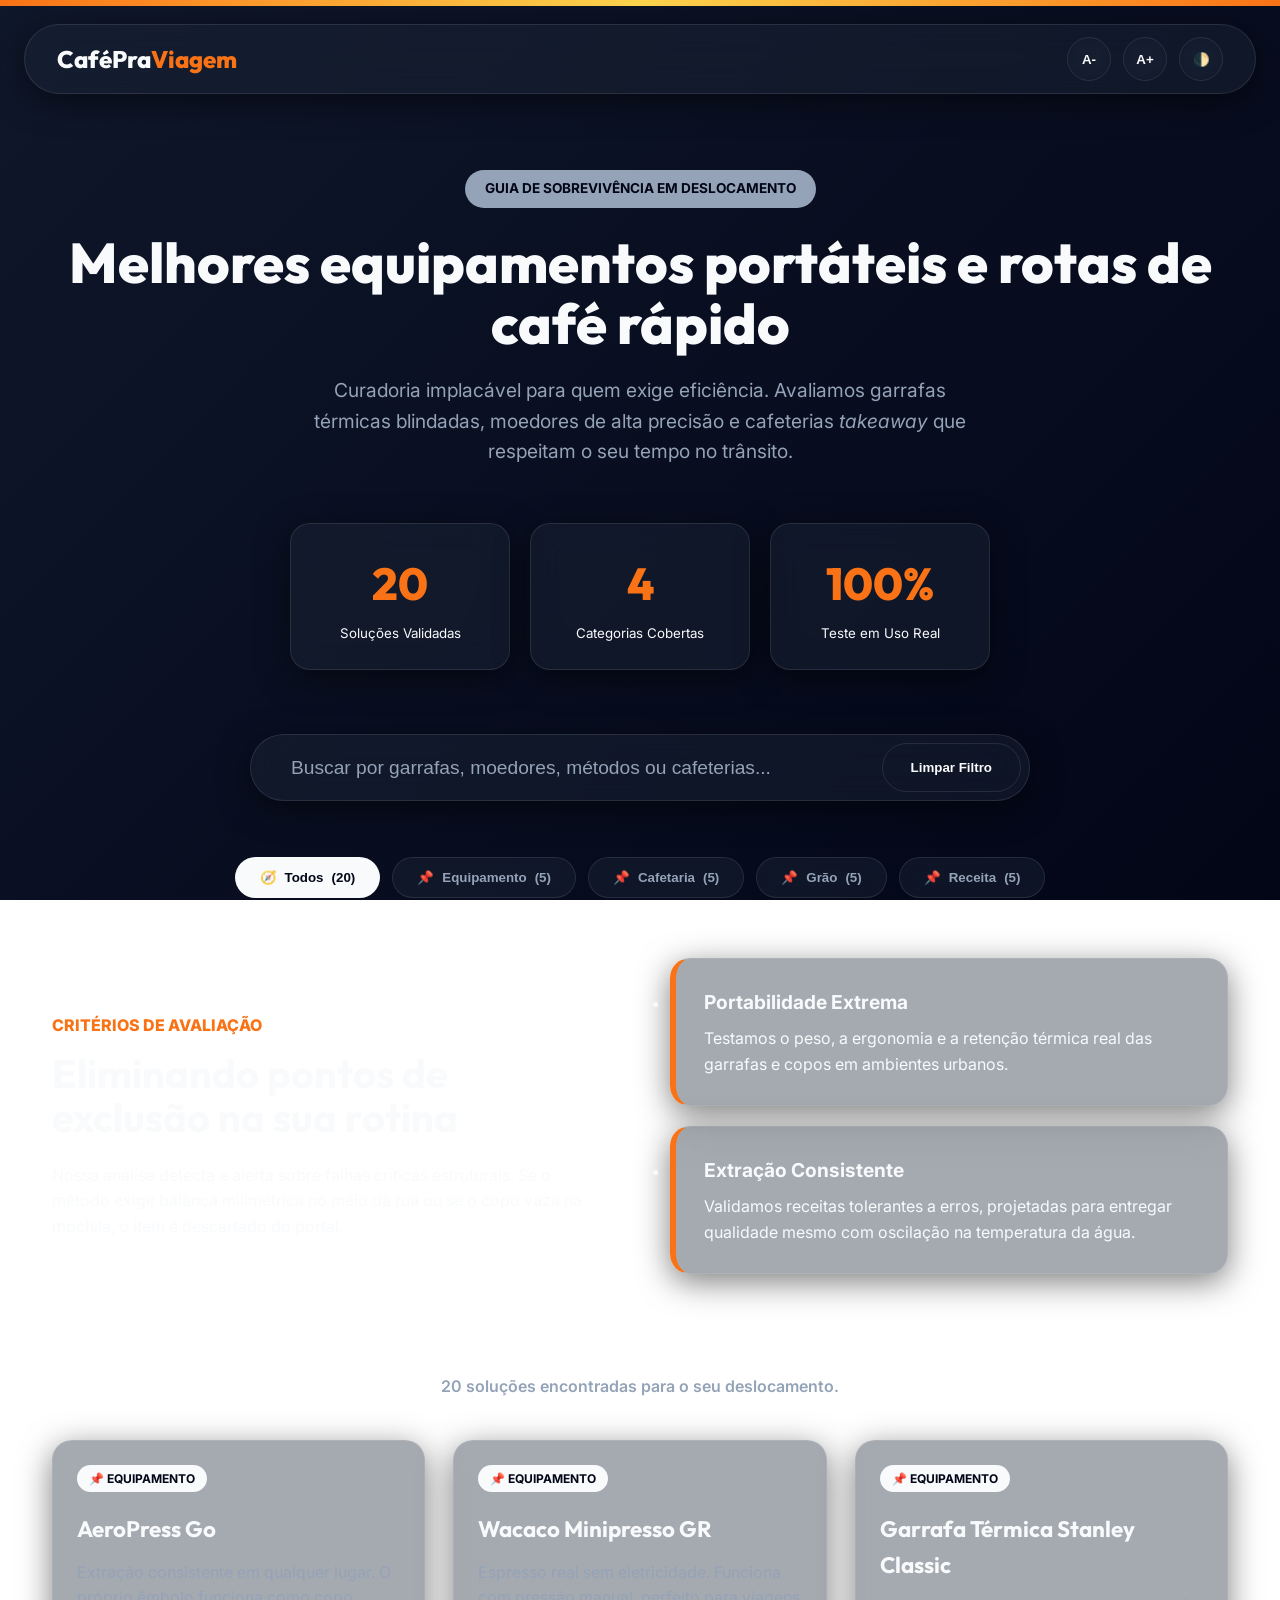
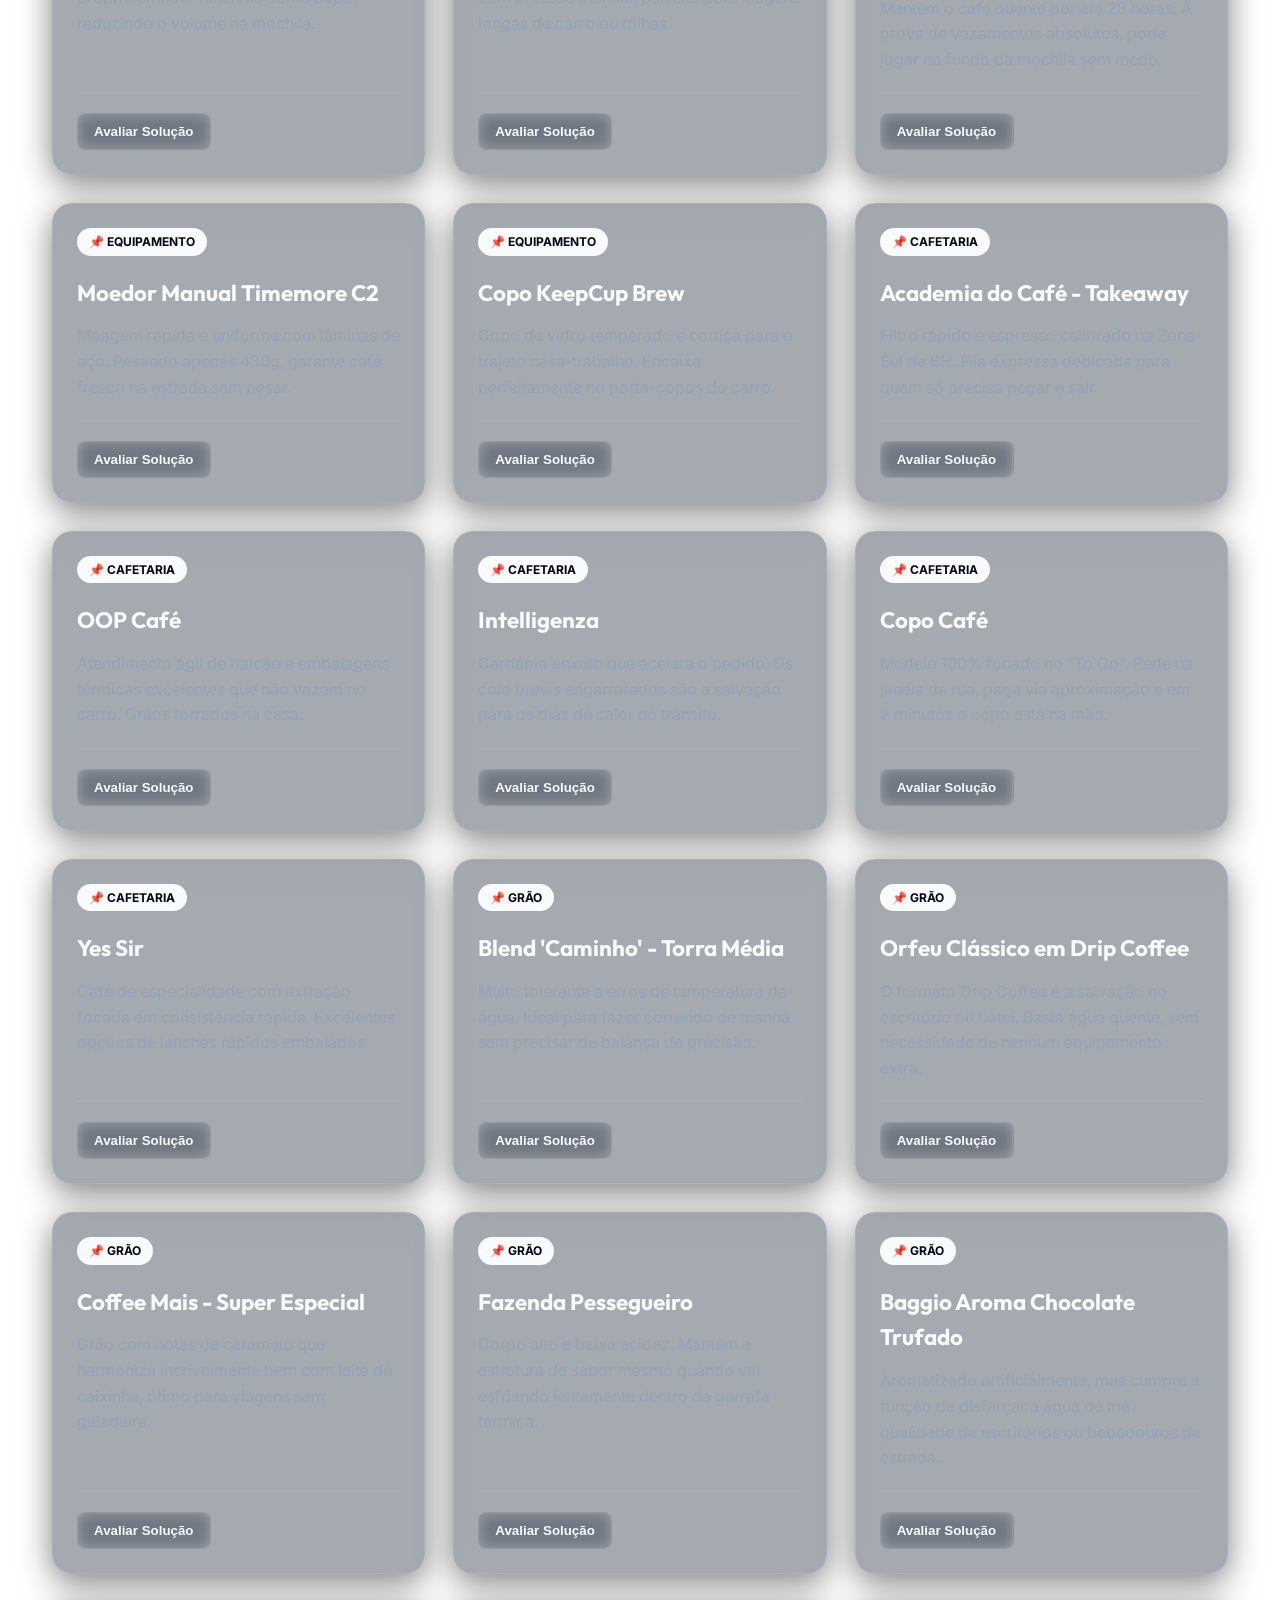
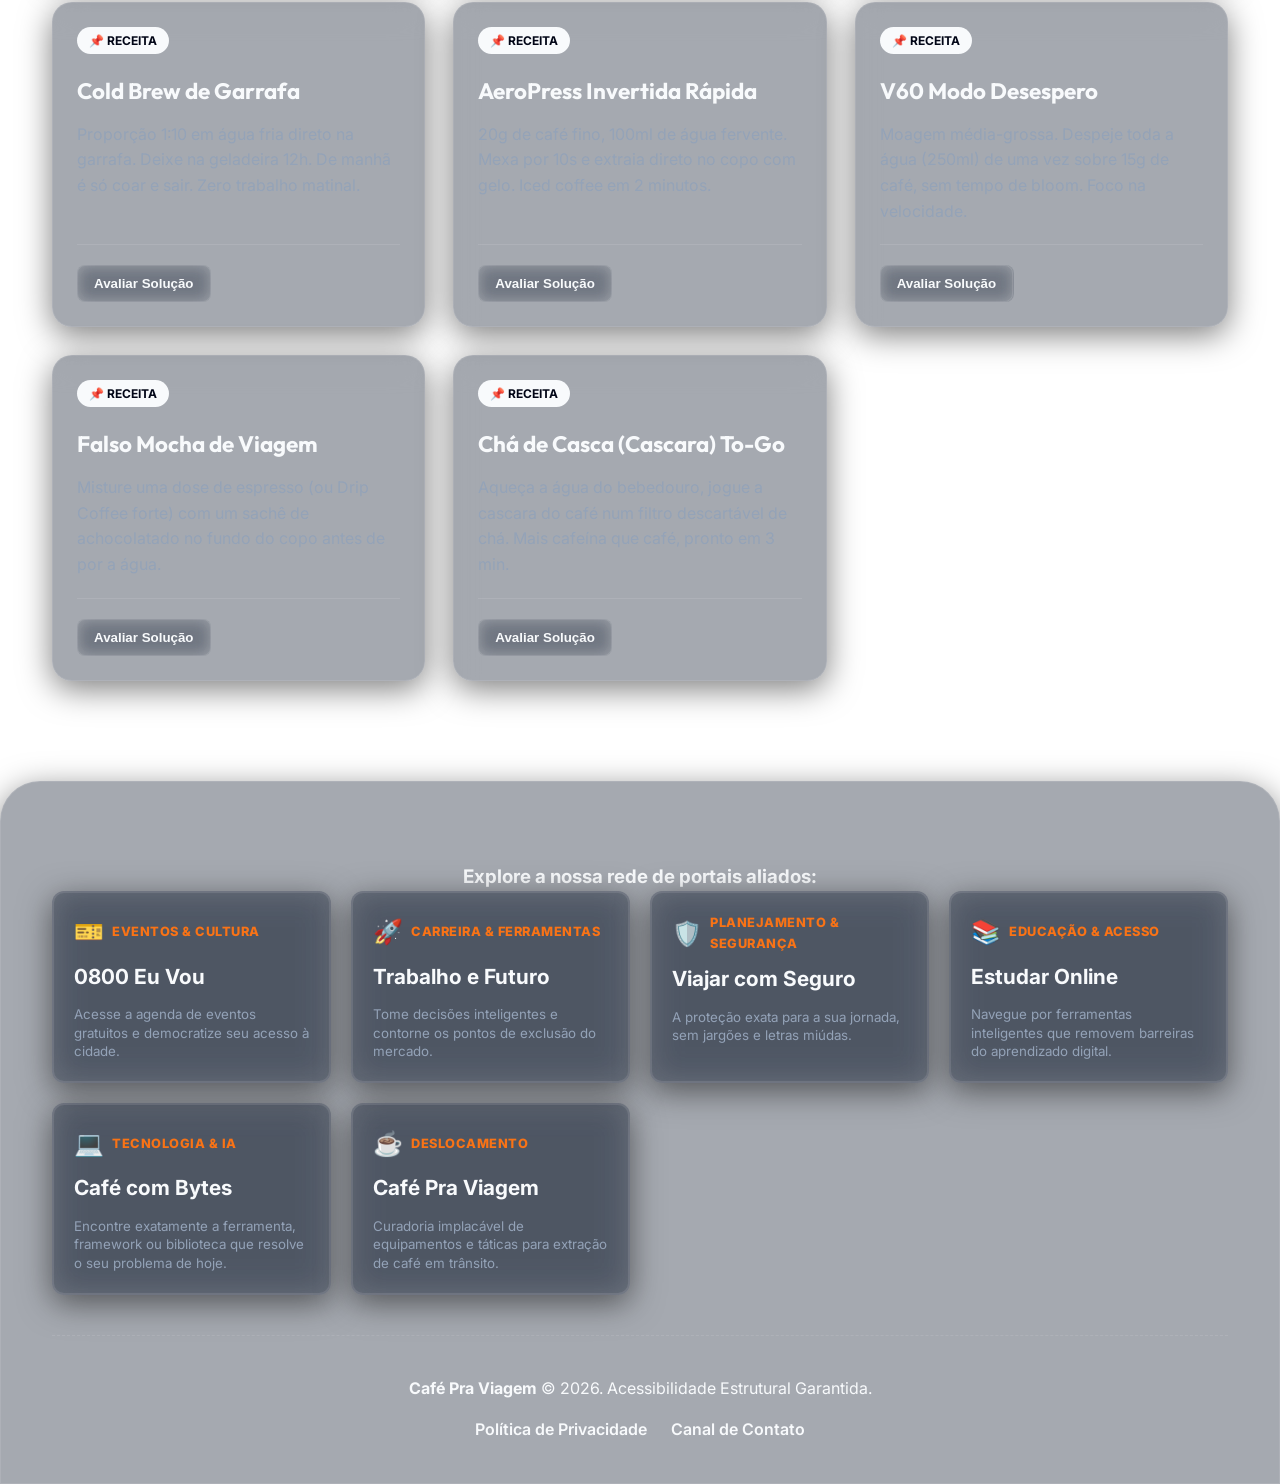
==== commit 8a50697c: "ADSENSE" ====
--- a/index.html
+++ b/index.html
@@ -7,6 +7,7 @@
     <title>Melhores Equipamentos Portáteis e Cafeterias Takeaway | Café Pra Viagem</title>
     <meta name="description" content="Pare de beber café ruim em trânsito. Mapeamos garrafas térmicas que não vazam, moedores manuais eficientes e as melhores paradas rápidas em Belo Horizonte.">
     <meta name="keywords" content="equipamentos portáteis de café, melhor garrafa térmica, moedor manual, cafeterias takeaway BH, cold brew, café em viagem">
+    <meta name="google-adsense-account" content="ca-pub-6821135120244573">
     <link rel="canonical" href="https://cafepraviagem.com/">
 
     <!-- Google Tag Manager (Head) -->
@@ -142,4 +143,4 @@
     </script>
     <script src="script.js"></script>
 </body>
-</html>+</html>
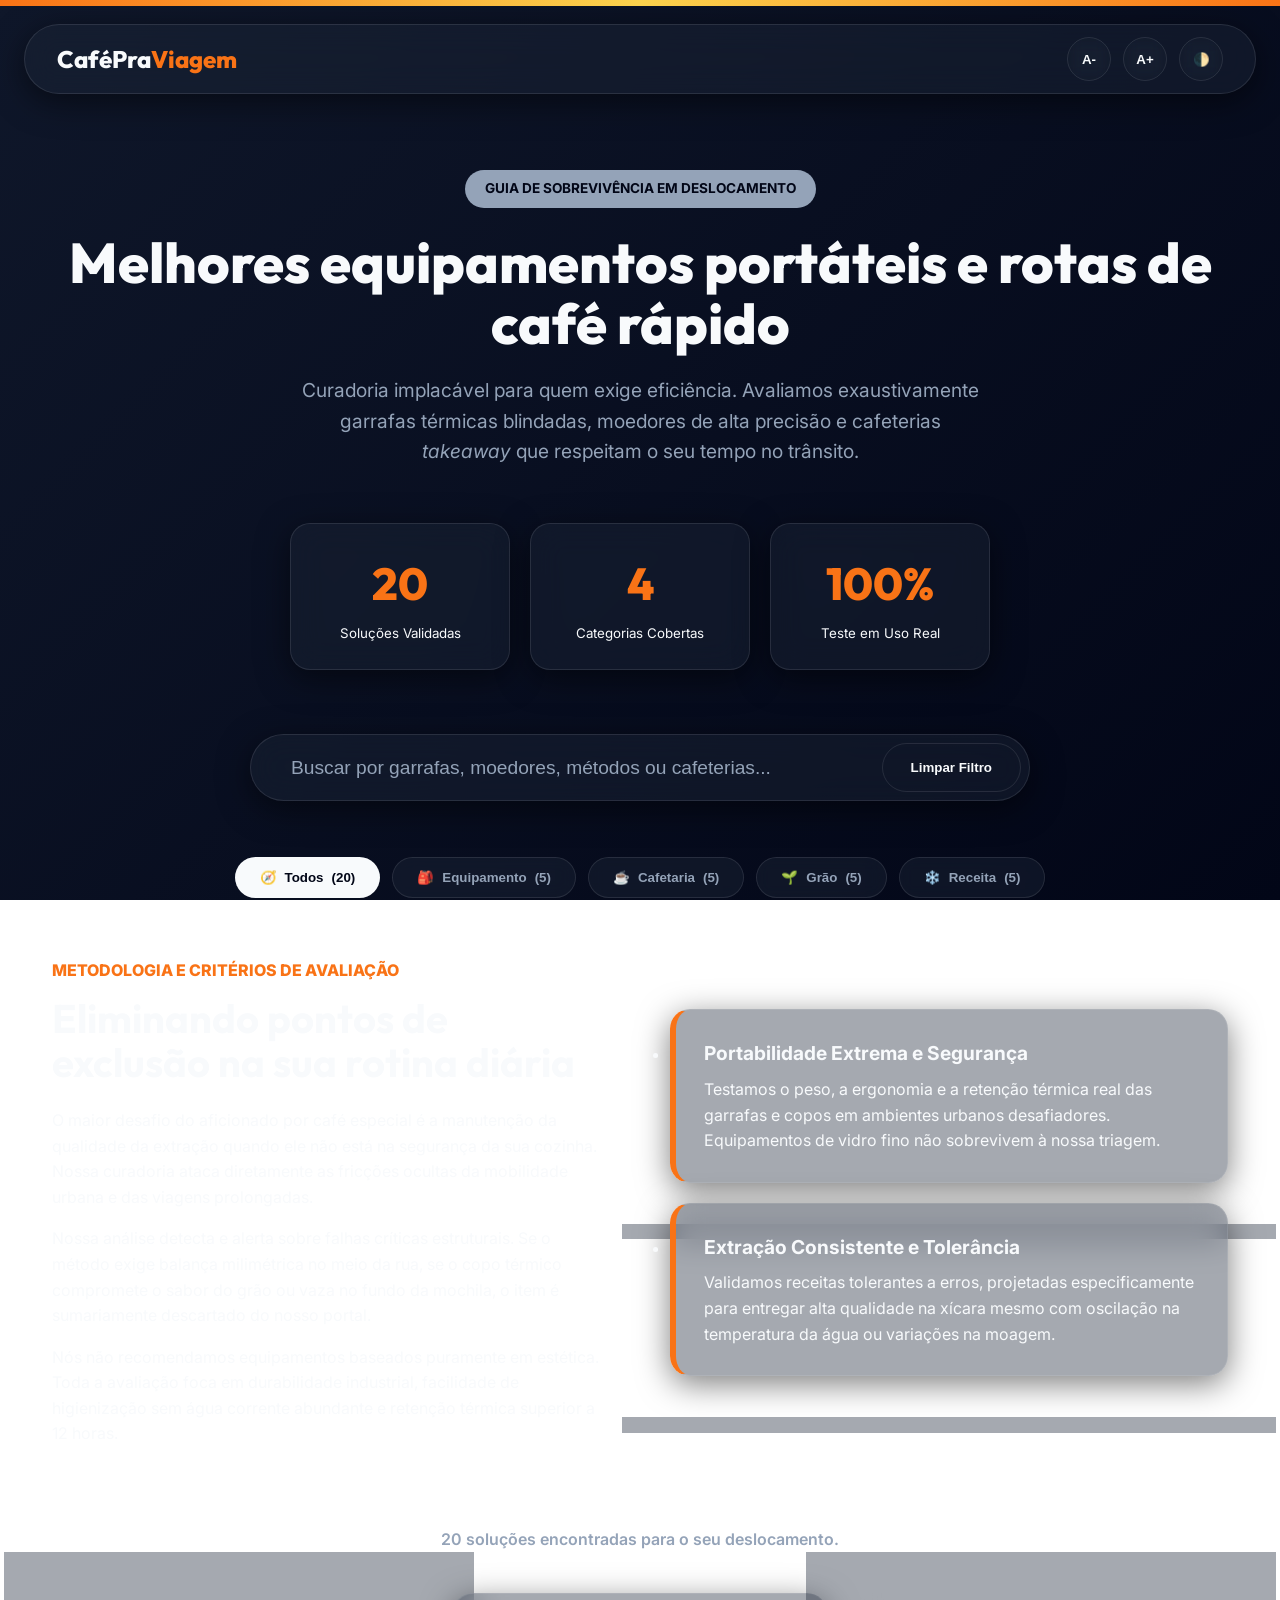
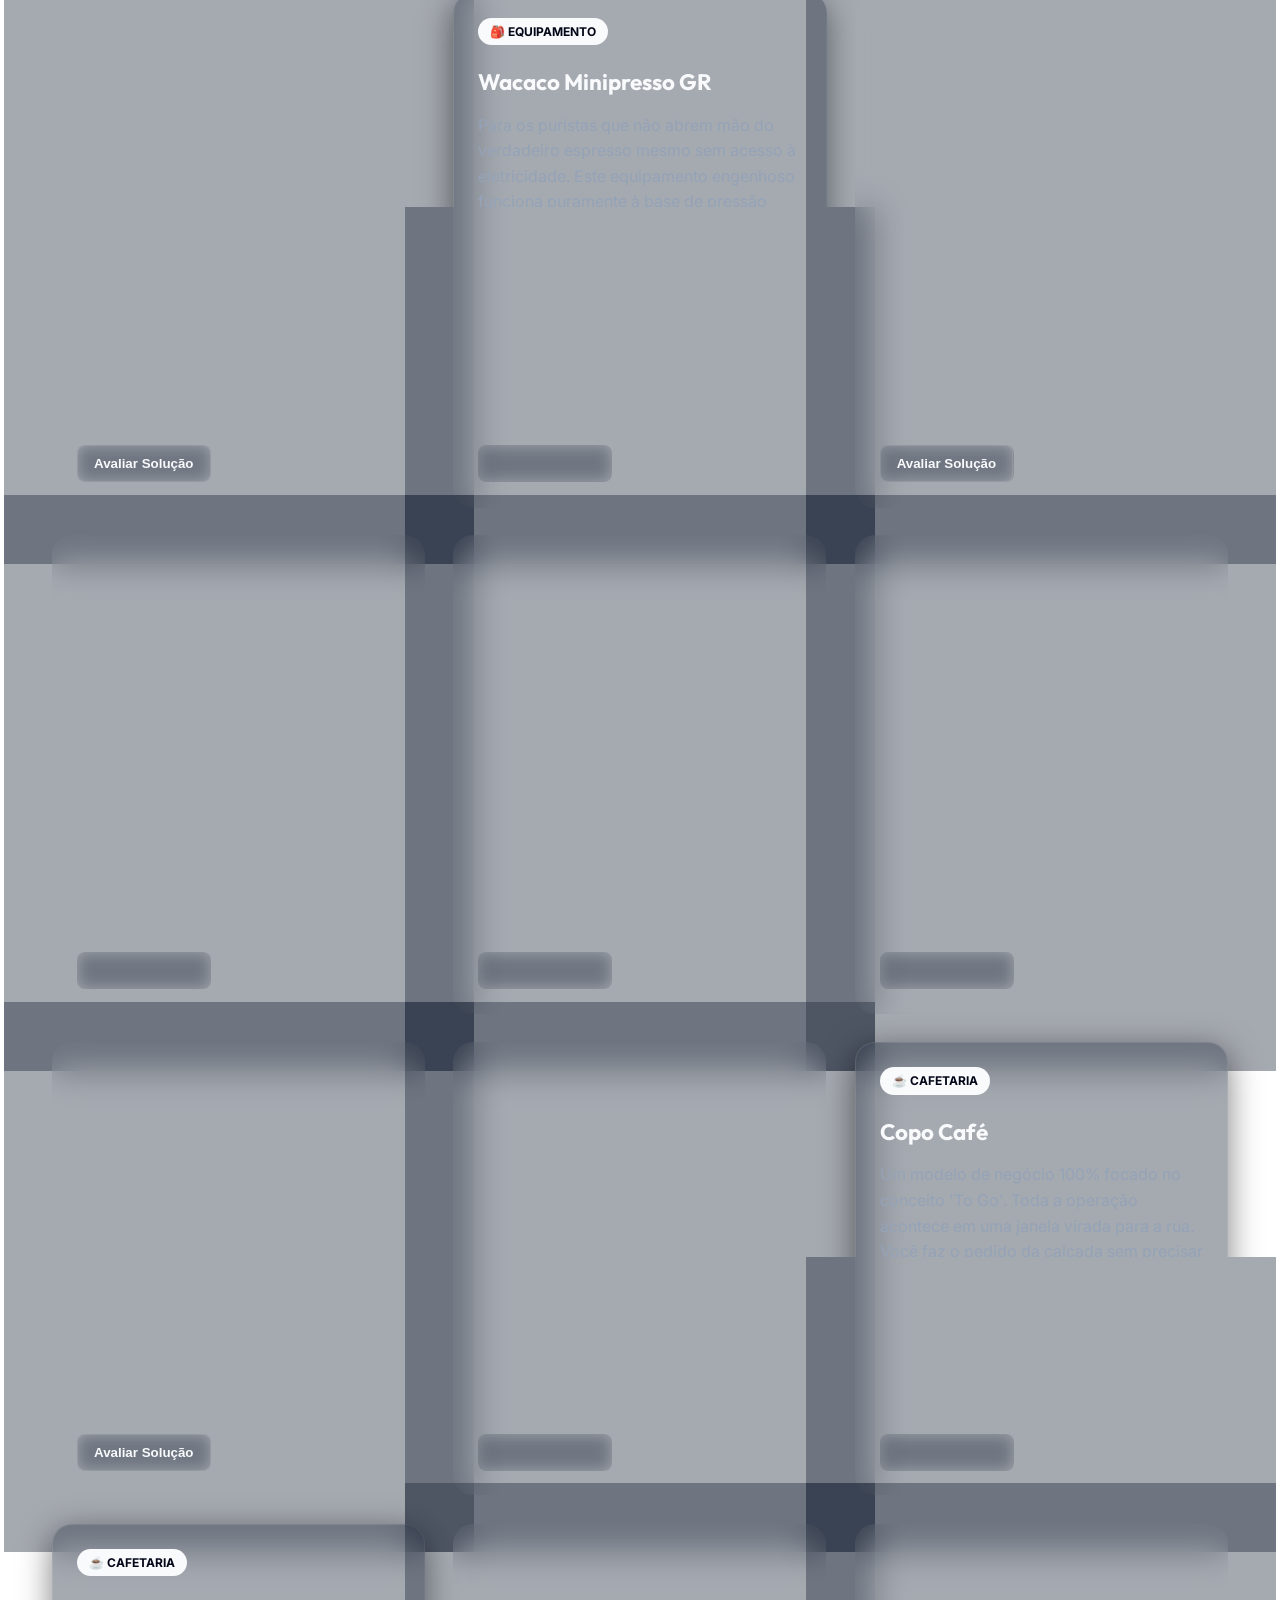
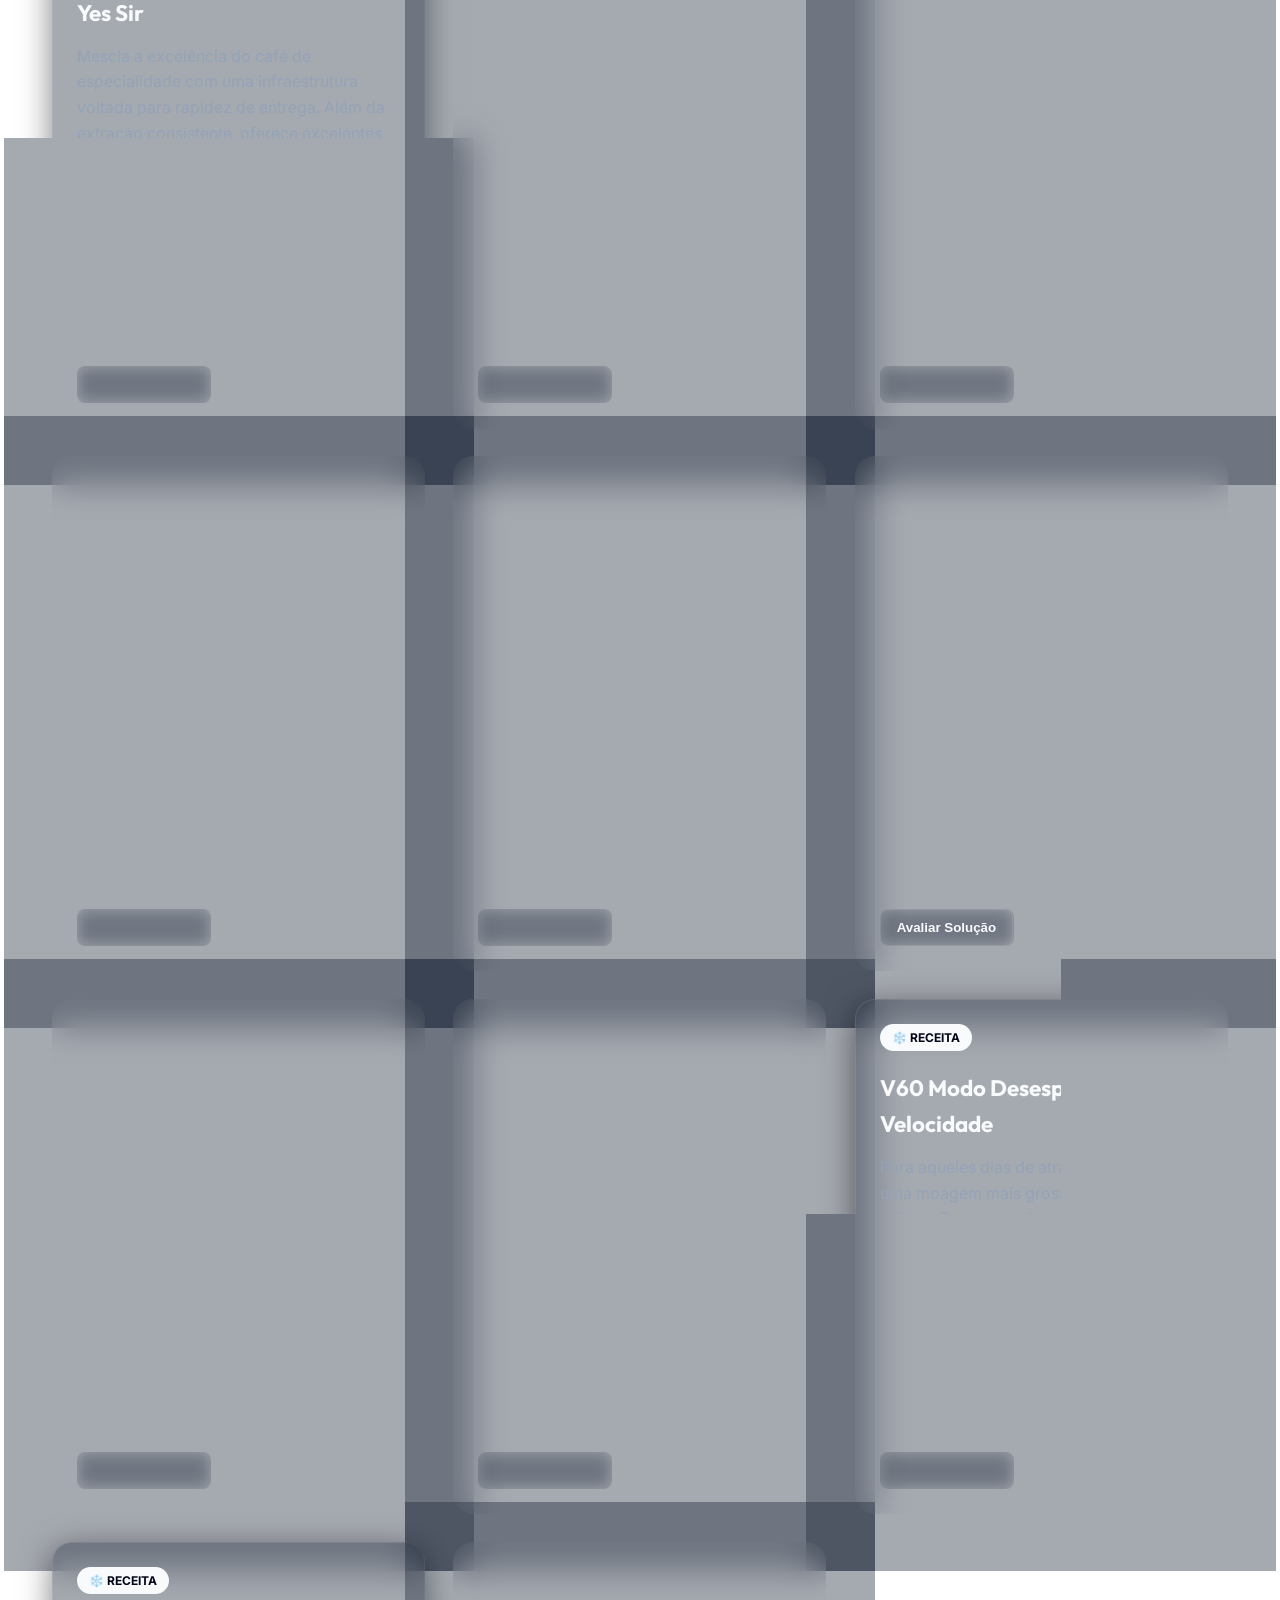
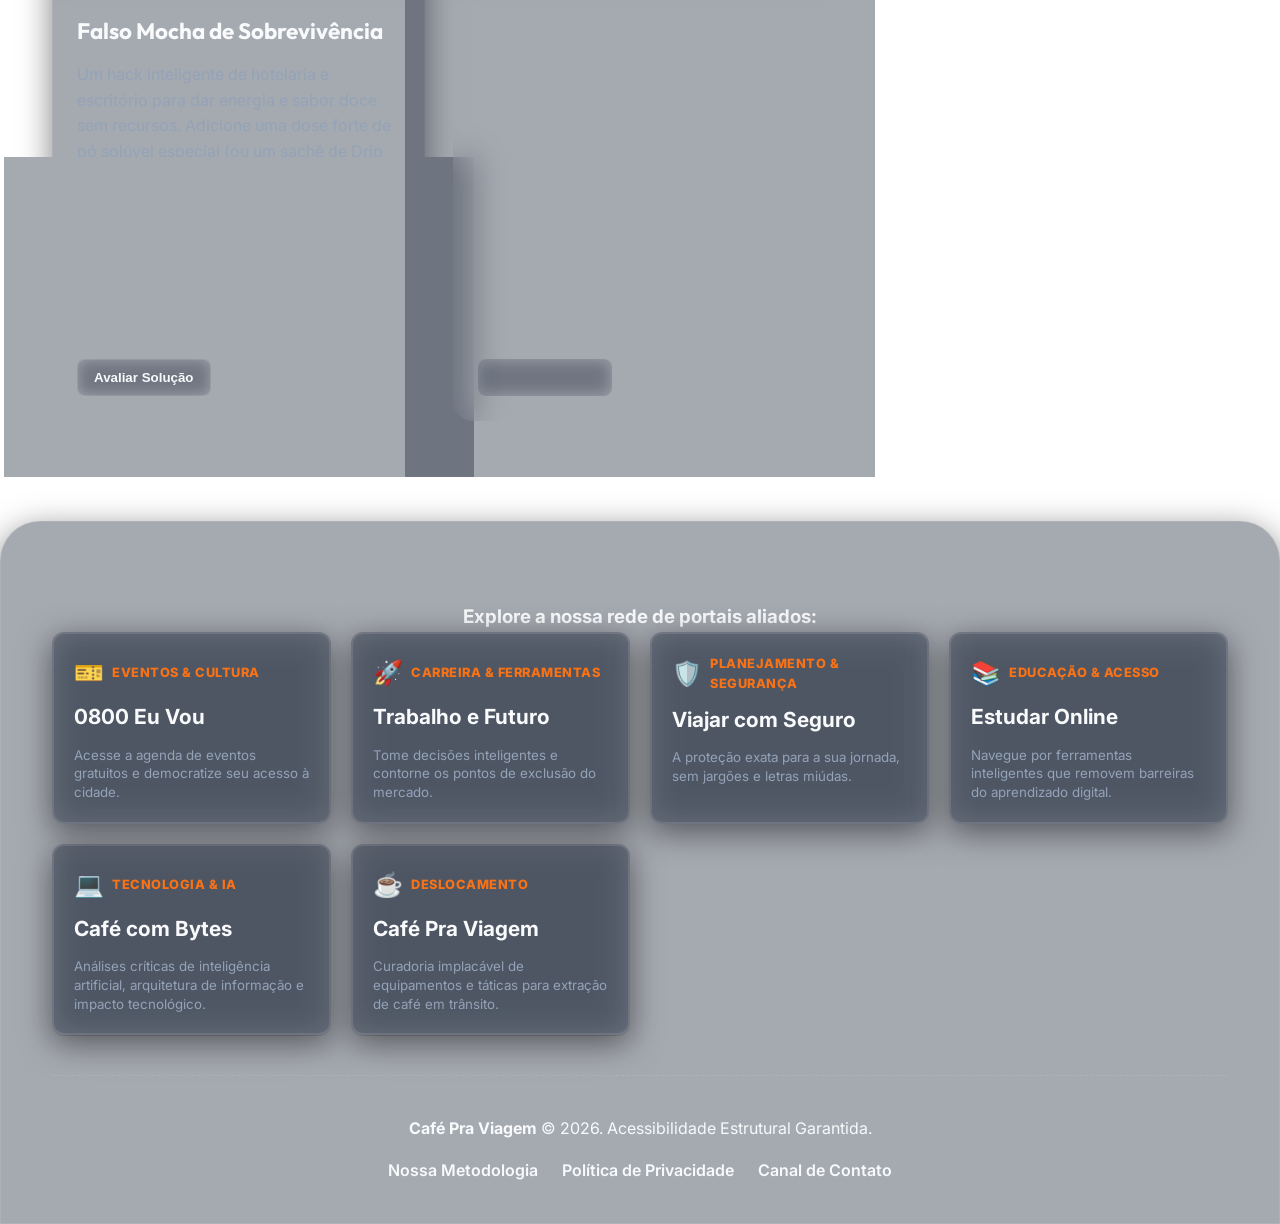
==== commit 6985bbf6: "V2" ====
--- a/index.html
+++ b/index.html
@@ -5,12 +5,14 @@
     <meta name="viewport" content="width=device-width, initial-scale=1.0">
     
     <title>Melhores Equipamentos Portáteis e Cafeterias Takeaway | Café Pra Viagem</title>
-    <meta name="description" content="Pare de beber café ruim em trânsito. Mapeamos garrafas térmicas que não vazam, moedores manuais eficientes e as melhores paradas rápidas em Belo Horizonte.">
+    <meta name="description" content="Pare de beber café ruim em trânsito. Mapeamos garrafas térmicas que não vazam, moedores manuais eficientes e as melhores paradas rápidas e táticas de extração de café para viagem.">
     <meta name="keywords" content="equipamentos portáteis de café, melhor garrafa térmica, moedor manual, cafeterias takeaway BH, cold brew, café em viagem">
+    
     <meta name="google-adsense-account" content="ca-pub-6821135120244573">
+    <script async src="https://pagead2.googlesyndication.com/pagead/js/adsbygoogle.js?client=ca-pub-6821135120244573" crossorigin="anonymous"></script>
+
     <link rel="canonical" href="https://cafepraviagem.com/">
 
-    <!-- Google Tag Manager (Head) -->
     <script>(function(w,d,s,l,i){w[l]=w[l]||[];w[l].push({'gtm.start':
     new Date().getTime(),event:'gtm.js'});var f=d.getElementsByTagName(s)[0],
     j=d.createElement(s),dl=l!='dataLayer'?'&l='+l:'';j.async=true;j.src=
@@ -23,7 +25,6 @@
     <link rel="stylesheet" href="style.css">
 </head>
 <body>
-    <!-- GTM Fallback -->
     <noscript><iframe src="https://www.googletagmanager.com/ns.html?id=GTM-SUBSTITUIR" height="0" width="0" style="display:none;visibility:hidden"></iframe></noscript>
 
     <a class="skip-link" href="#lista-ferramentas">Pular direto para a lista de equipamentos e cafés</a>
@@ -43,11 +44,11 @@
         <section class="hero">
             <p class="hero-kicker">Guia de Sobrevivência em Deslocamento</p>
             <h1 class="hero-title">Melhores equipamentos portáteis e rotas de café rápido</h1>
-            <p class="hero-subtitle">Curadoria implacável para quem exige eficiência. Avaliamos garrafas térmicas blindadas, moedores de alta precisão e cafeterias <em>takeaway</em> que respeitam o seu tempo no trânsito.</p>
+            <p class="hero-subtitle">Curadoria implacável para quem exige eficiência. Avaliamos exaustivamente garrafas térmicas blindadas, moedores de alta precisão e cafeterias <em>takeaway</em> que respeitam o seu tempo no trânsito.</p>
             
             <div class="hero-metricas">
-                <span class="metrica-card glass-effect"><strong id="total-ferramentas">0</strong><small>Soluções Validadas</small></span>
-                <span class="metrica-card glass-effect"><strong id="total-categorias">0</strong><small>Categorias Cobertas</small></span>
+                <span class="metrica-card glass-effect"><strong id="total-ferramentas">20+</strong><small>Soluções Validadas</small></span>
+                <span class="metrica-card glass-effect"><strong id="total-categorias">4</strong><small>Categorias Cobertas</small></span>
                 <span class="metrica-card glass-effect"><strong>100%</strong><small>Teste em Uso Real</small></span>
             </div>
             
@@ -65,24 +66,66 @@
 
         <section class="painel-curadoria">
             <div>
-                <p class="section-kicker">Critérios de Avaliação</p>
-                <h2 id="titulo-curadoria">Eliminando pontos de exclusão na sua rotina</h2>
-                <p>Nossa análise detecta e alerta sobre falhas críticas estruturais. Se o método exige balança milimétrica no meio da rua ou se o copo vaza na mochila, o item é descartado do portal.</p>
+                <p class="section-kicker">Metodologia e Critérios de Avaliação</p>
+                <h2 id="titulo-curadoria">Eliminando pontos de exclusão na sua rotina diária</h2>
+                <p style="margin-bottom: 1rem;">O maior desafio do aficionado por café especial é a manutenção da qualidade da extração quando ele não está na segurança da sua cozinha. Nossa curadoria ataca diretamente as fricções ocultas da mobilidade urbana e das viagens prolongadas.</p>
+                <p style="margin-bottom: 1rem;">Nossa análise detecta e alerta sobre falhas críticas estruturais. Se o método exige balança milimétrica no meio da rua, se o copo térmico compromete o sabor do grão ou vaza no fundo da mochila, o item é sumariamente descartado do nosso portal.</p>
+                <p>Nós não recomendamos equipamentos baseados puramente em estética. Toda a avaliação foca em durabilidade industrial, facilidade de higienização sem água corrente abundante e retenção térmica superior a 12 horas.</p>
             </div>
             <ul class="criterios-lista">
                 <li class="criterio-card glass-effect">
-                    <strong>Portabilidade Extrema</strong>
-                    <span>Testamos o peso, a ergonomia e a retenção térmica real das garrafas e copos em ambientes urbanos.</span>
+                    <strong>Portabilidade Extrema e Segurança</strong>
+                    <span>Testamos o peso, a ergonomia e a retenção térmica real das garrafas e copos em ambientes urbanos desafiadores. Equipamentos de vidro fino não sobrevivem à nossa triagem.</span>
                 </li>
                 <li class="criterio-card glass-effect">
-                    <strong>Extração Consistente</strong>
-                    <span>Validamos receitas tolerantes a erros, projetadas para entregar qualidade mesmo com oscilação na temperatura da água.</span>
+                    <strong>Extração Consistente e Tolerância</strong>
+                    <span>Validamos receitas tolerantes a erros, projetadas especificamente para entregar alta qualidade na xícara mesmo com oscilação na temperatura da água ou variações na moagem.</span>
                 </li>
             </ul>
         </section>
 
-        <p id="status-resultados" class="status-resultados" aria-live="polite">Carregando diretório de soluções...</p>
-        <div id="lista-ferramentas"></div>
+        <p id="status-resultados" class="status-resultados" aria-live="polite">Catálogo carregado com sucesso.</p>
+        
+        <div id="lista-ferramentas">
+            <div class="grid-cards">
+                <article class="card glass-effect">
+                    <div class="card-topo"><span class="card-tag"><span aria-hidden="true">🎒</span> Equipamento</span></div>
+                    <h3>AeroPress Go</h3>
+                    <p class="card-desc">A versão definitiva para o viajante. Com câmara reduzida, o sistema completo (incluindo o copo) cabe em um estojo compacto. Tolera moagens variadas e dispensa chaleira bico de ganso, entregando um café limpo em qualquer quarto de hotel ou acampamento.</p>
+                    <div class="card-footer"><button class="btn-card-abrir glass-btn">Avaliar Solução</button></div>
+                </article>
+                <article class="card glass-effect">
+                    <div class="card-topo"><span class="card-tag"><span aria-hidden="true">🎒</span> Equipamento</span></div>
+                    <h3>Moedor Manual Timemore C2</h3>
+                    <p class="card-desc">Esqueça os moedores de cerâmica baratos que demoram 5 minutos para moer uma dose. Com lâminas de aço inox cortadas a laser, o C2 pesa apenas 430g e mói 20g de café em 40 segundos. Essencial para frescor na estrada.</p>
+                    <div class="card-footer"><button class="btn-card-abrir glass-btn">Avaliar Solução</button></div>
+                </article>
+                <article class="card glass-effect">
+                    <div class="card-topo"><span class="card-tag"><span aria-hidden="true">🎒</span> Equipamento</span></div>
+                    <h3>Garrafa Térmica Stanley Classic</h3>
+                    <p class="card-desc">A barreira definitiva contra a perda térmica. Testada para manter o café quente por até 20 horas. Sua estrutura de parede dupla a vácuo e vedação absoluta permitem que ela seja jogada no porta-malas ou fundo da mochila sem risco de desastres.</p>
+                    <div class="card-footer"><button class="btn-card-abrir glass-btn">Avaliar Solução</button></div>
+                </article>
+                <article class="card glass-effect">
+                    <div class="card-topo"><span class="card-tag"><span aria-hidden="true">☕</span> Cafetaria</span></div>
+                    <h3>Academia do Café - Takeaway</h3>
+                    <p class="card-desc">Localizada em Belo Horizonte, esta parada oferece extração de filtro rápido e espresso calibrado com perfeição. Possui um balcão express dedicado exclusivamente para quem estaciona rápido, pede o copo e segue viagem sem enfrentar o trânsito interno do salão.</p>
+                    <div class="card-footer"><button class="btn-card-abrir glass-btn">Avaliar Solução</button></div>
+                </article>
+                <article class="card glass-effect">
+                    <div class="card-topo"><span class="card-tag"><span aria-hidden="true">❄️</span> Receita</span></div>
+                    <h3>Cold Brew de Garrafa</h3>
+                    <p class="card-desc">A solução perfeita para viagens de verão. Misture café e água fria (proporção 1:10) direto na garrafa e deixe na geladeira durante a noite. Pela manhã, basta filtrar e sair. Zero necessidade de água quente ou tempo de extração matinal.</p>
+                    <div class="card-footer"><button class="btn-card-abrir glass-btn">Avaliar Solução</button></div>
+                </article>
+                <article class="card glass-effect">
+                    <div class="card-topo"><span class="card-tag"><span aria-hidden="true">🌱</span> Grão</span></div>
+                    <h3>Orfeu Clássico em Drip Coffee</h3>
+                    <p class="card-desc">O formato Drip Coffee é o salva-vidas corporativo ou de aviões. Você não precisa de balança, moedor ou filtro de papel avulso. Apenas peça água quente no voo ou utilize o bebedouro do escritório e tenha acesso a um café especial em 3 minutos.</p>
+                    <div class="card-footer"><button class="btn-card-abrir glass-btn">Avaliar Solução</button></div>
+                </article>
+            </div>
+        </div>
     </main>
 
     <div id="modal-overlay" class="modal-overlay hidden" aria-hidden="true">
@@ -96,7 +139,7 @@
                 </div>
             </div>
             <div class="dor-box glass-effect">
-                <strong>Solução Prática e Rápida:</strong>
+                <strong>Análise Técnica:</strong>
                 <p id="artigo-dor"></p>
             </div>
             <div class="artigo-corpo">
@@ -121,6 +164,7 @@
             <div class="rodape-main">
                 <p><strong>Café Pra Viagem</strong> &copy; 2026. Acessibilidade Estrutural Garantida.</p>
                 <nav class="links-rodape" aria-label="Links de governança do portal">
+                    <a href="sobre.html">Nossa Metodologia</a>
                     <a href="politica-de-privacidade.html">Política de Privacidade</a>
                     <a href="contato.html">Canal de Contato</a>
                 </nav>
@@ -128,7 +172,6 @@
         </div>
     </footer>
     
-    <!-- VLibras: Carregamento deferido para proteger o LCP (Largest Contentful Paint) -->
     <div vw class="enabled">
         <div vw-access-button class="active"></div>
         <div vw-plugin-wrapper>
@@ -143,4 +186,4 @@
     </script>
     <script src="script.js"></script>
 </body>
-</html>
+</html>
